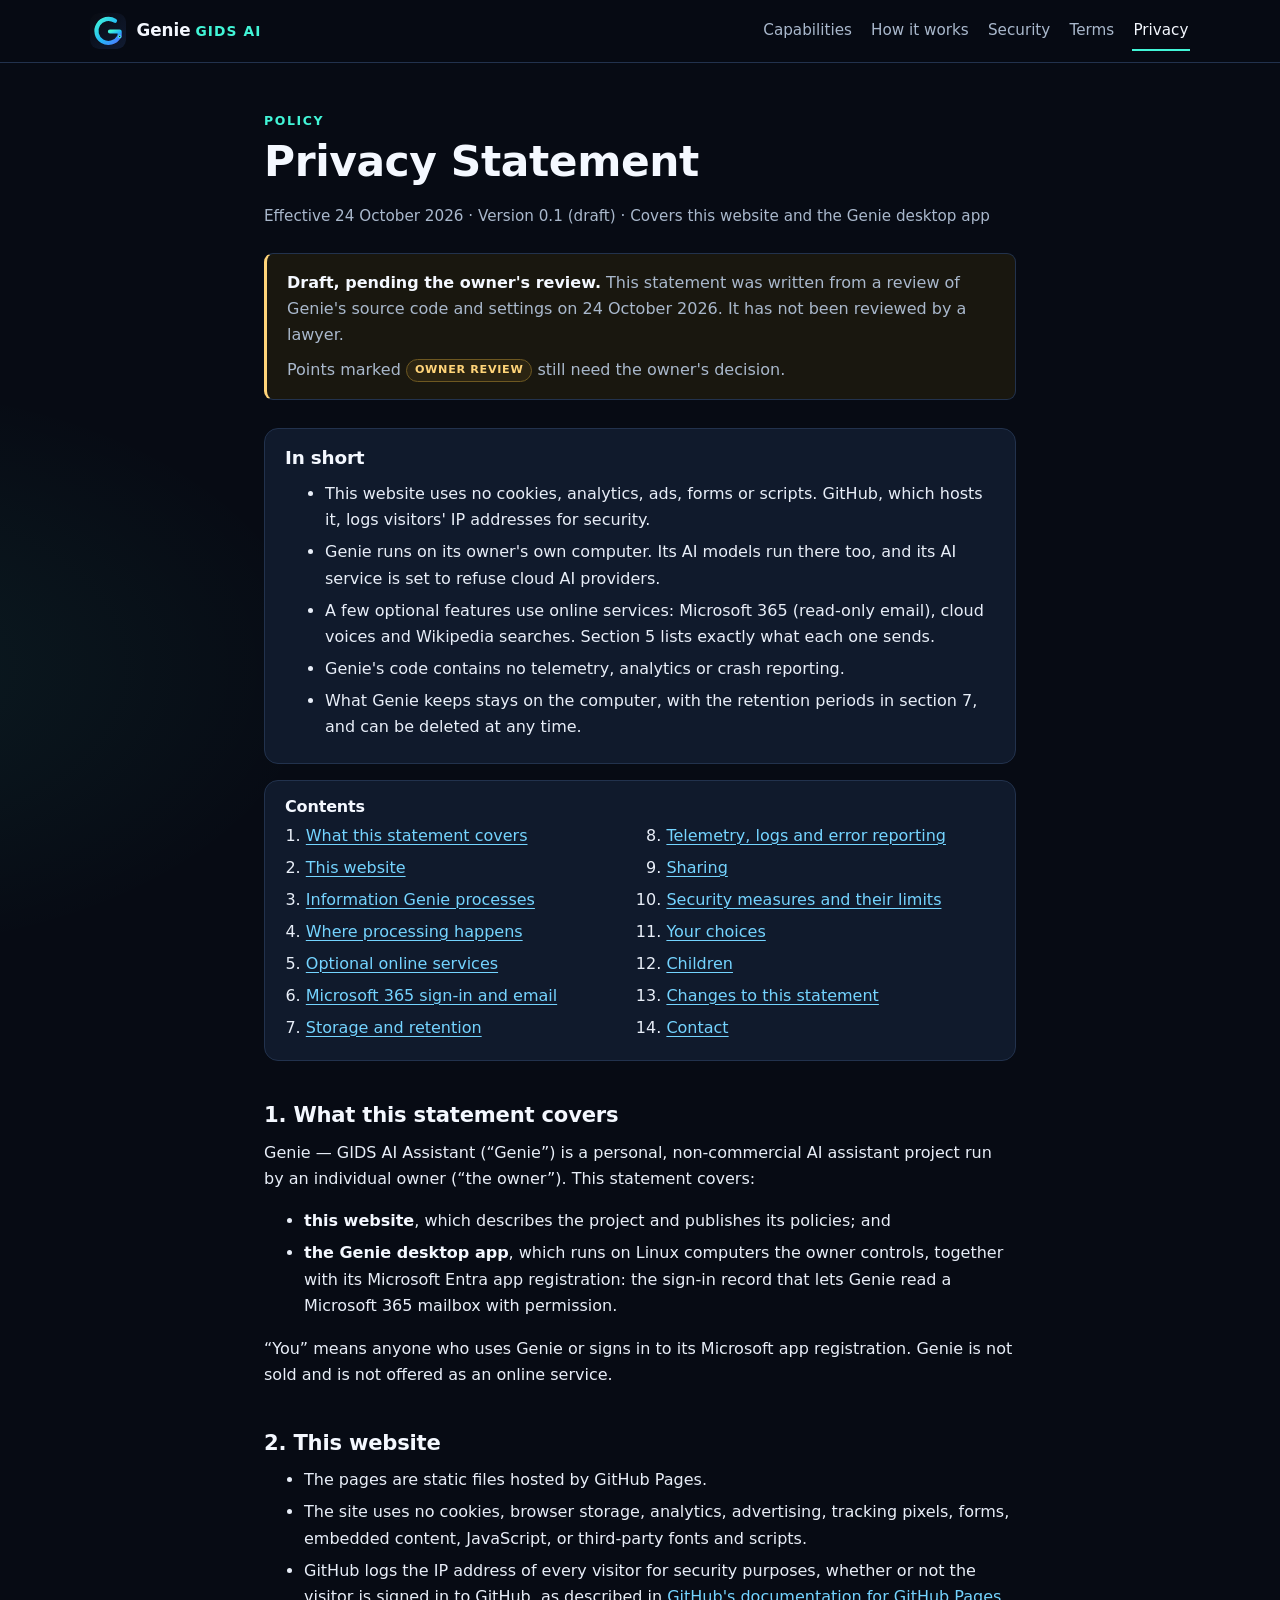
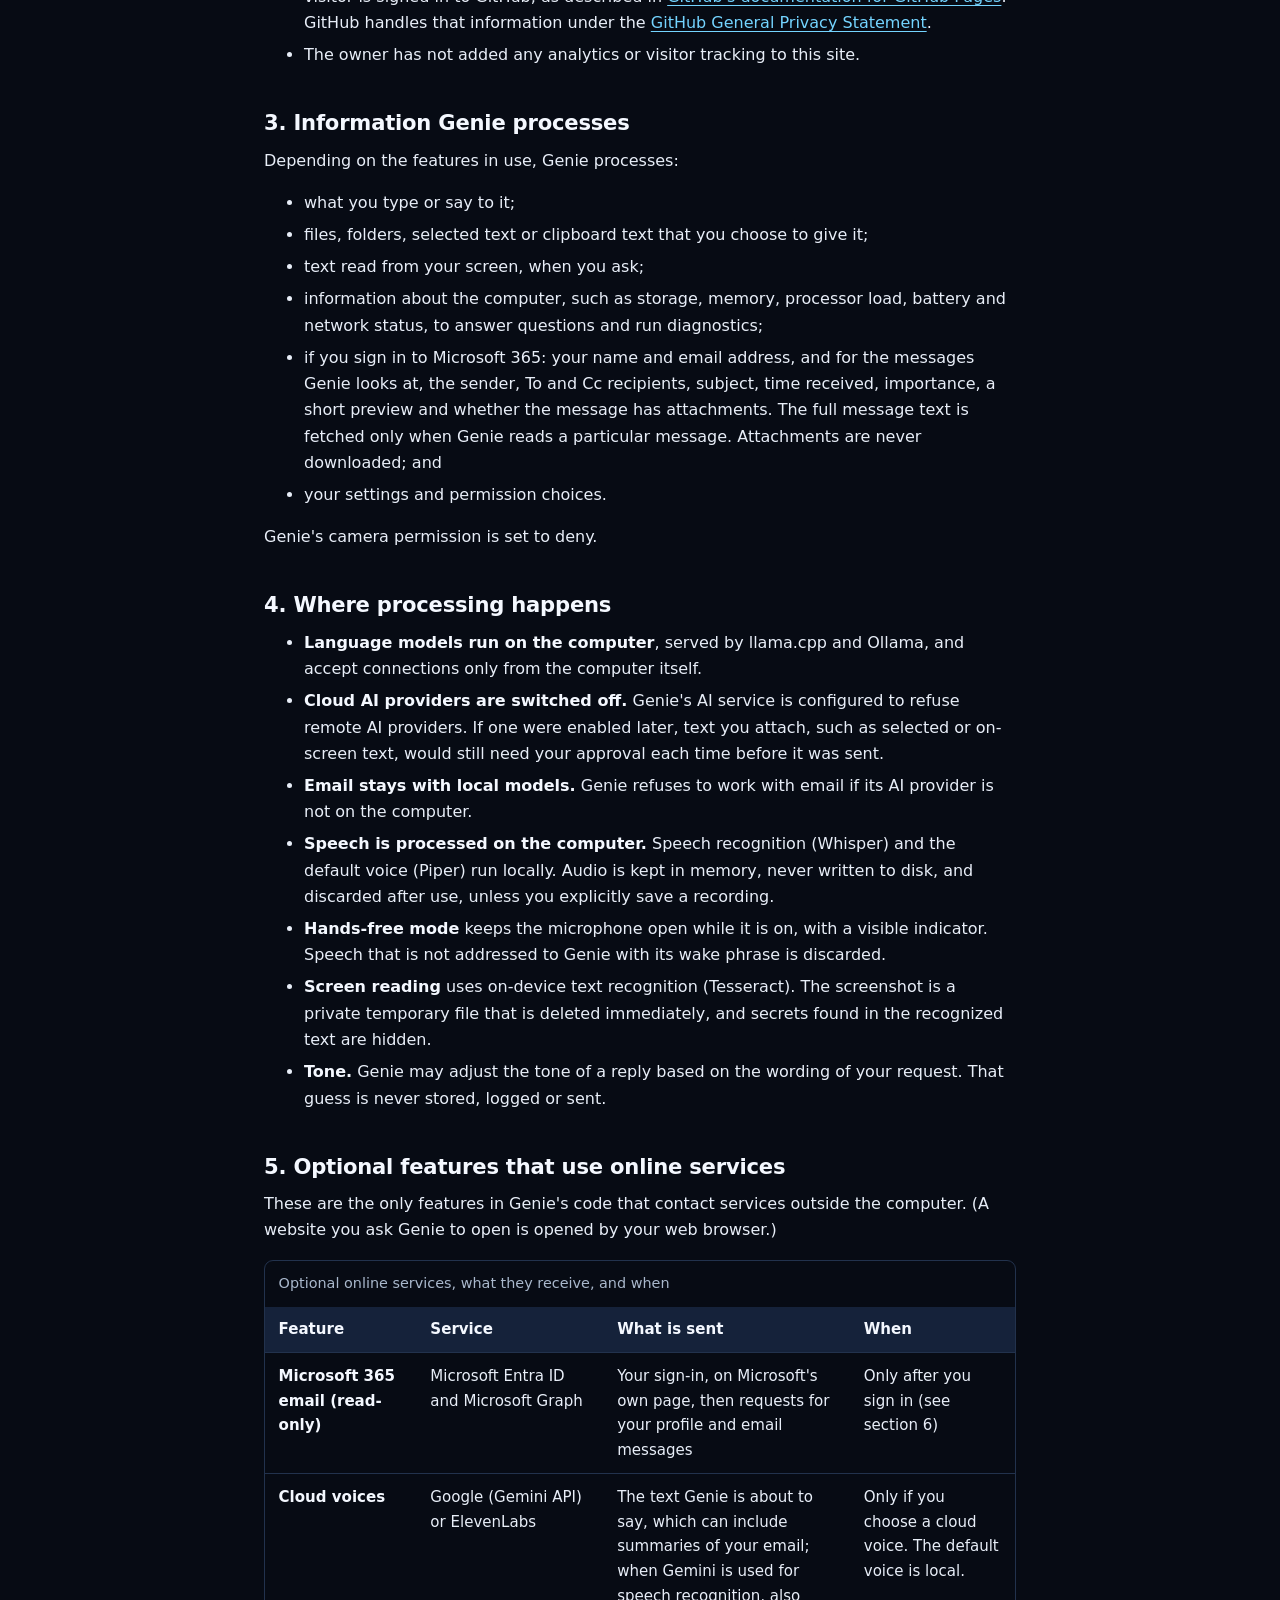
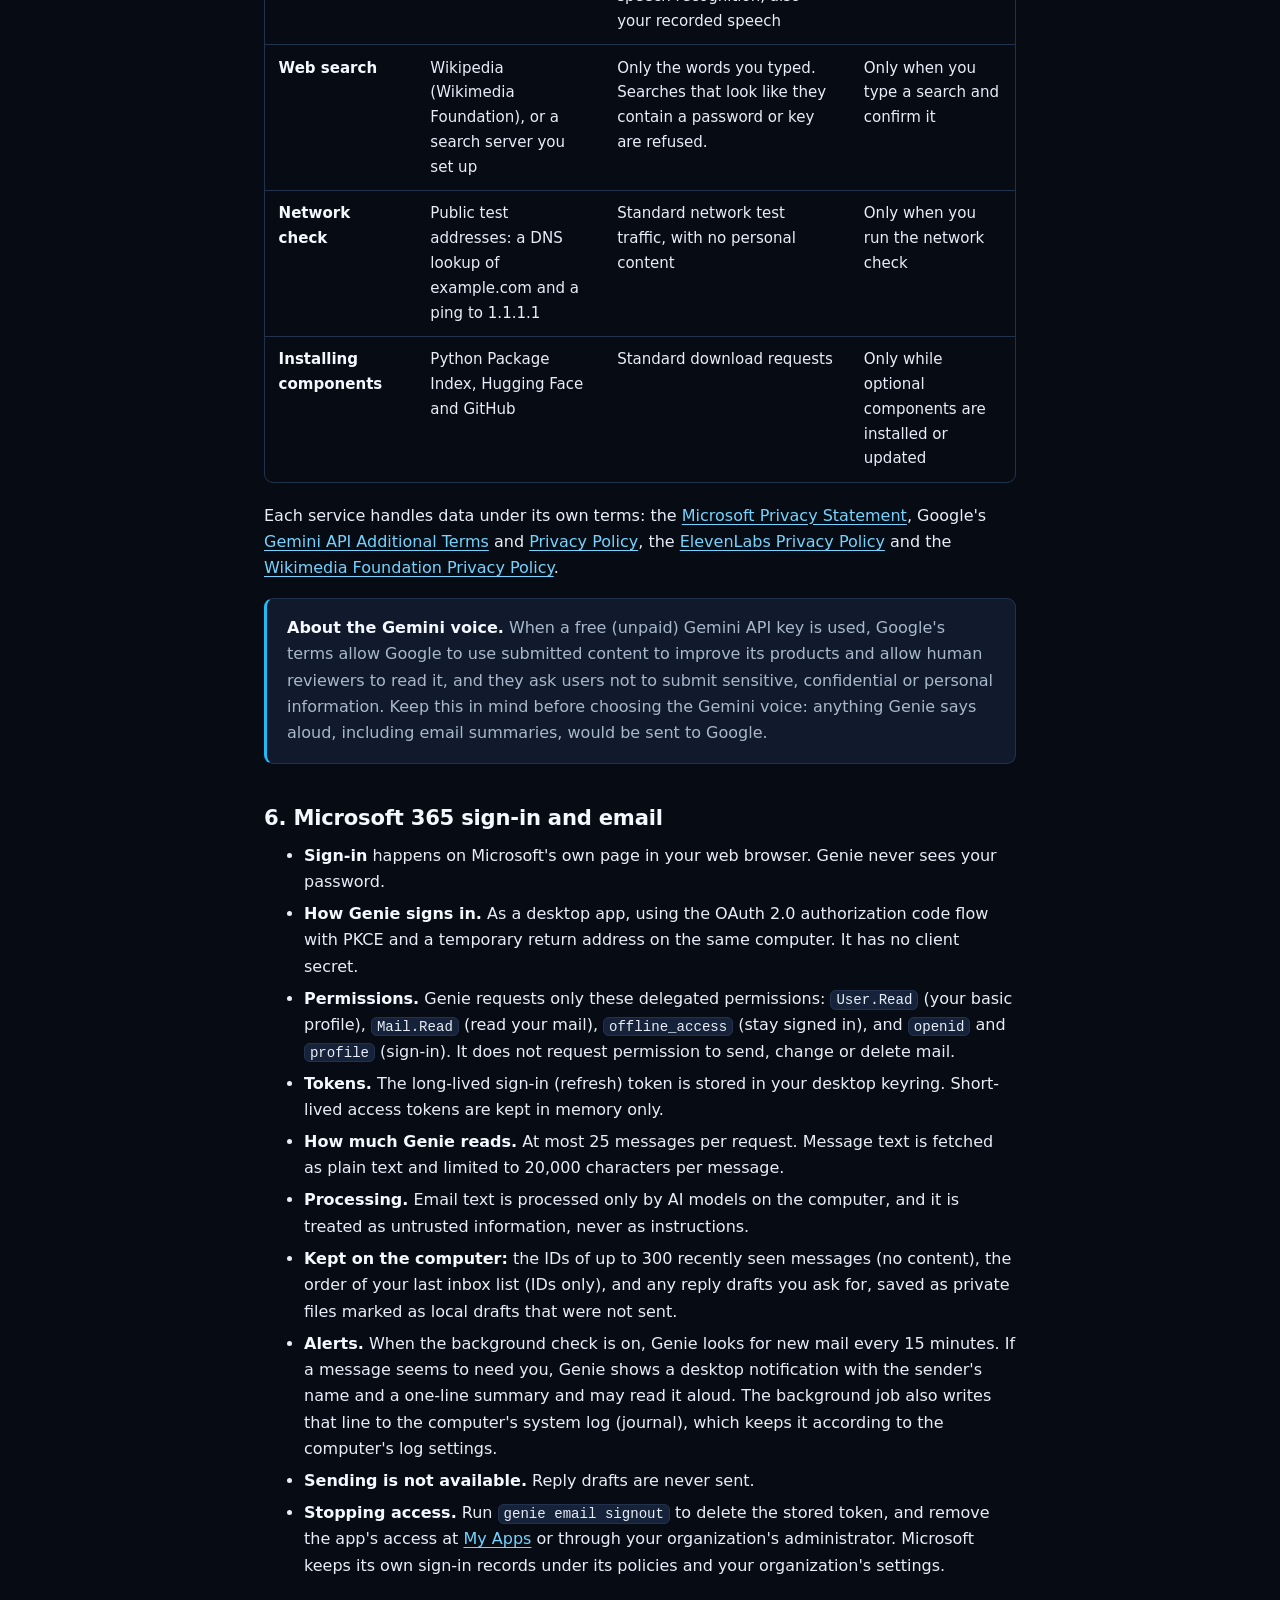
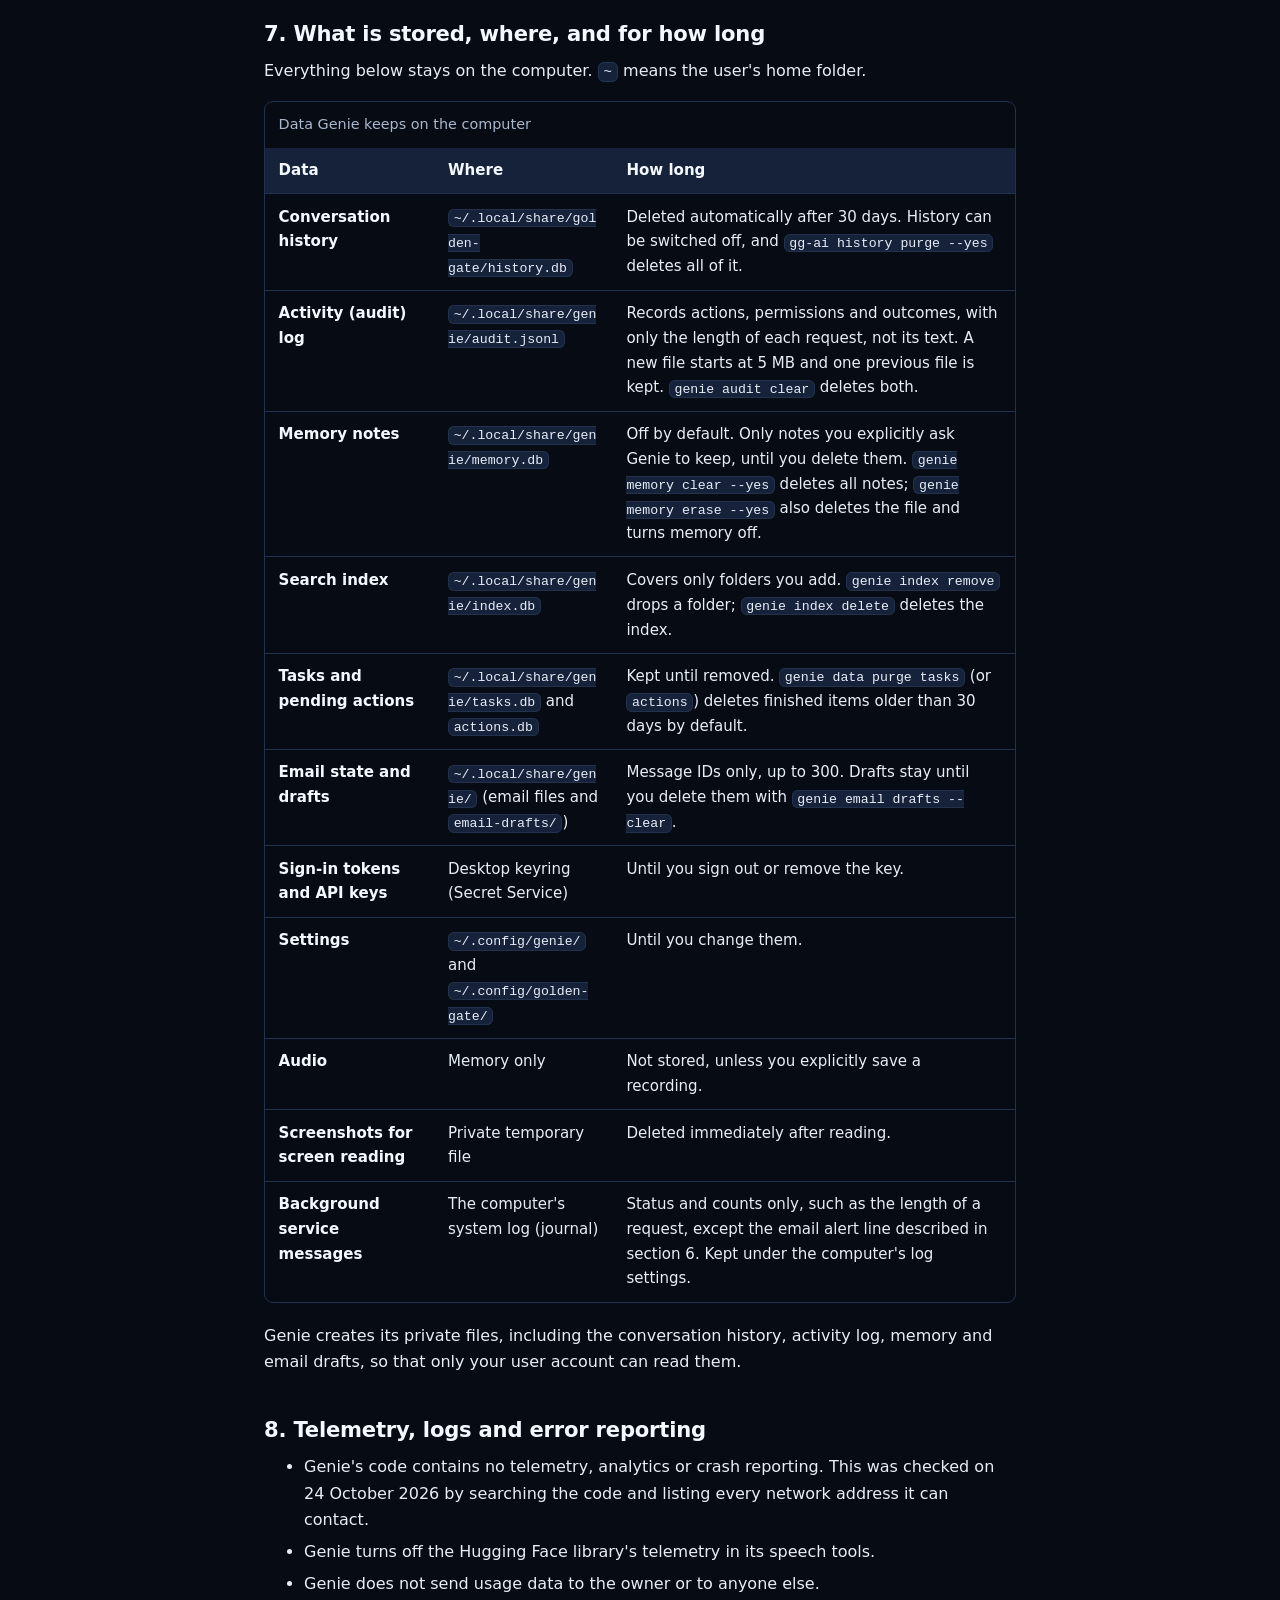
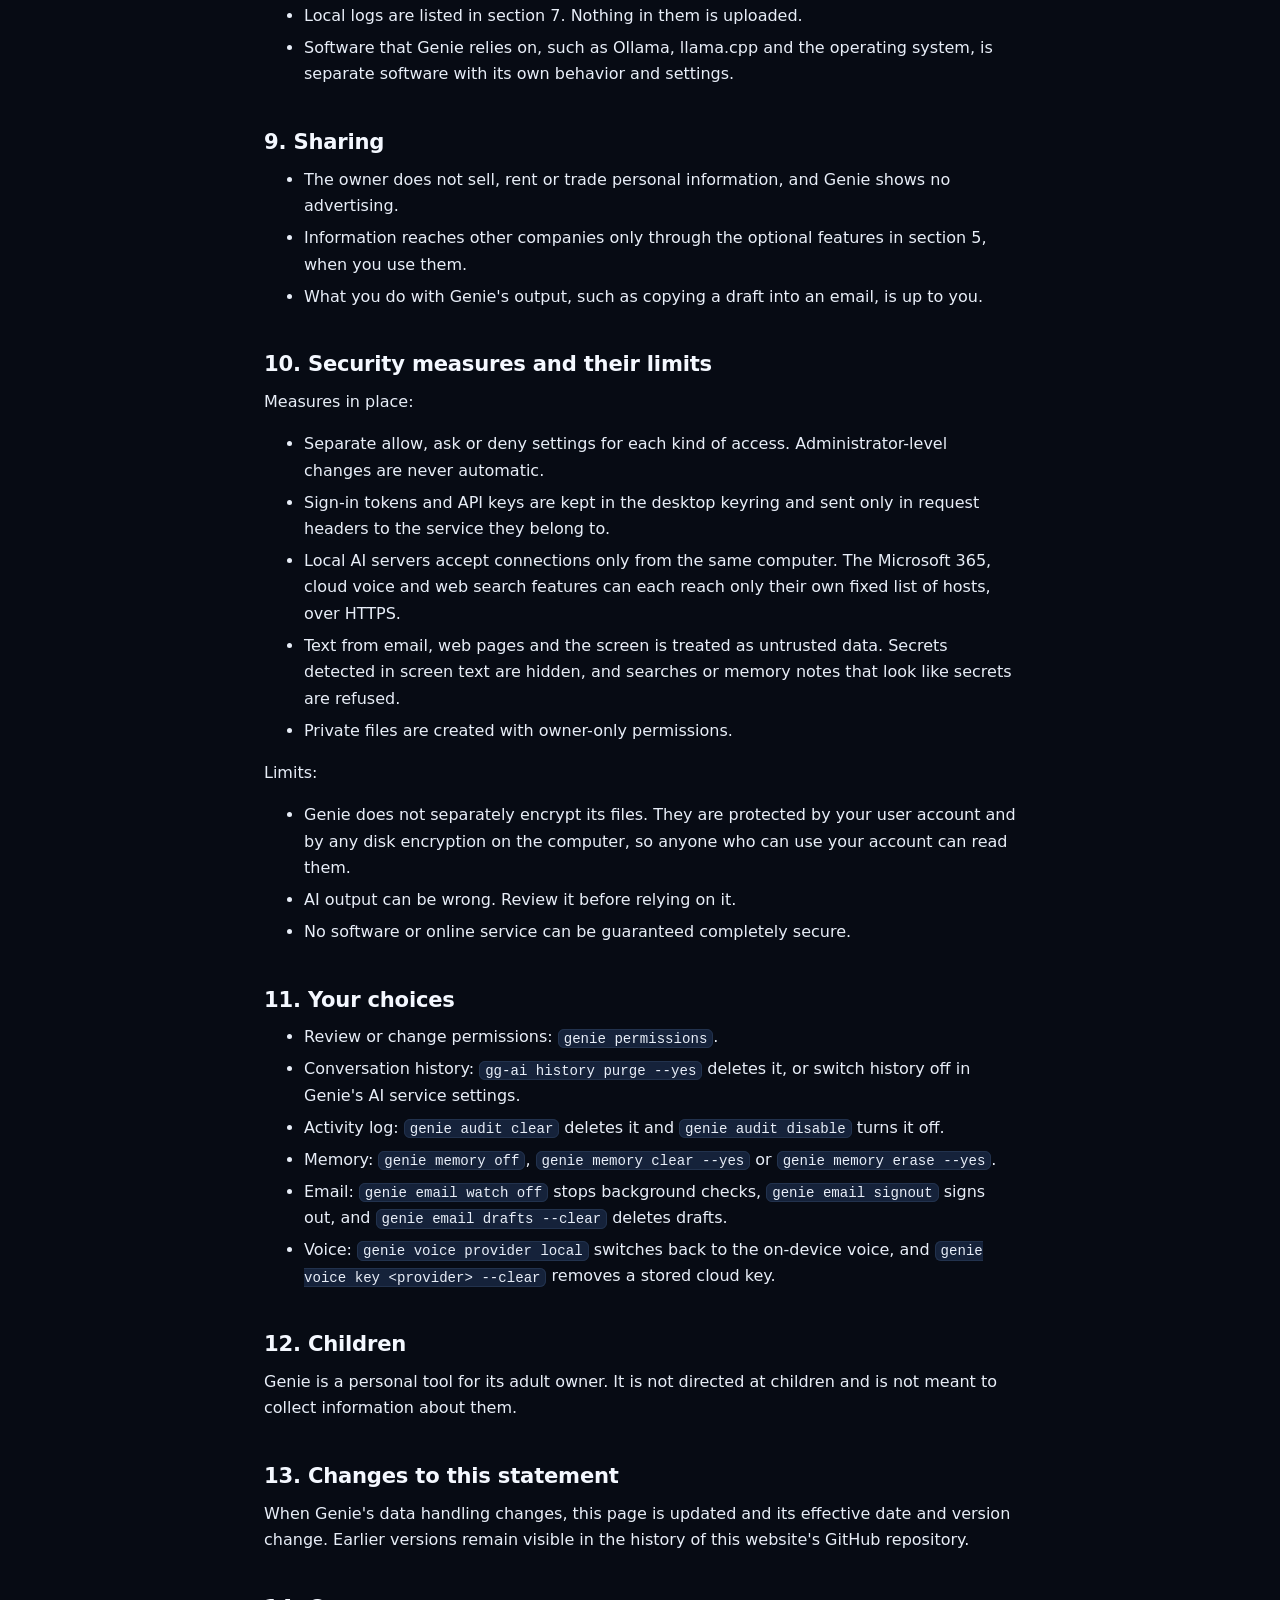
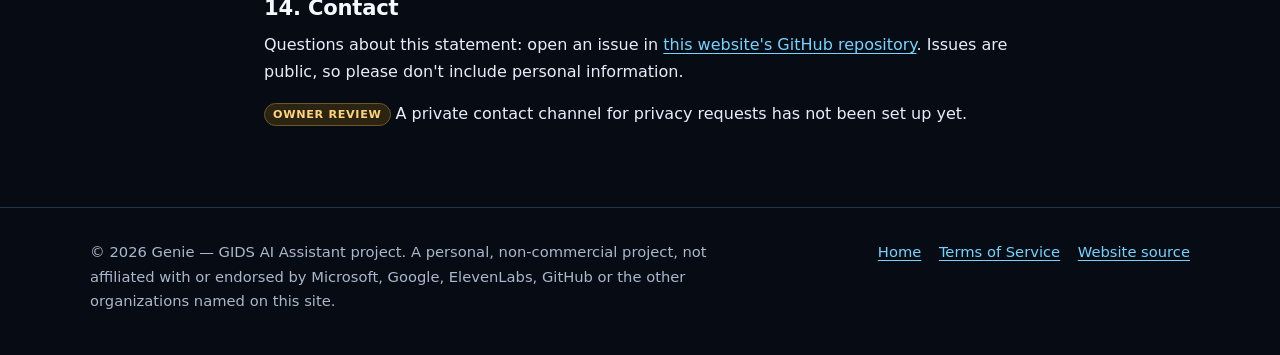
==== privacy-statement.html @ 643828d6 "Add the Genie — GIDS AI Assistant website Homepage, Terms of Service and Privacy Statement for the B" ====
<!doctype html>
<html lang="en">
<head>
<meta charset="utf-8">
<meta name="viewport" content="width=device-width, initial-scale=1">
<meta http-equiv="Content-Security-Policy" content="default-src 'none'; style-src 'self'; img-src 'self'; base-uri 'none'; form-action 'none'; upgrade-insecure-requests">
<meta name="referrer" content="no-referrer">
<title>Privacy Statement · Genie — GIDS AI Assistant</title>
<meta name="description" content="How Genie — GIDS AI Assistant and this website handle information: what is processed, what is stored and for how long, which online services are used, and how to delete data.">
<meta name="color-scheme" content="dark">
<meta name="theme-color" content="#070b14">
<link rel="icon" href="assets/favicon.svg" type="image/svg+xml">
<link rel="icon" href="assets/favicon-32.png" type="image/png" sizes="32x32">
<link rel="apple-touch-icon" href="assets/apple-touch-icon.png">
<link rel="stylesheet" href="assets/site.css">
</head>
<body>
<a class="skip-link" href="#main">Skip to content</a>

<header class="site-header">
  <div class="wrap">
    <a class="brand" href="./" aria-label="Genie — GIDS AI Assistant, home">
      <img src="assets/favicon.svg" width="36" height="36" alt="">
      <span>Genie<span class="brand-sub">GIDS AI</span></span>
    </a>
    <nav class="site-nav" aria-label="Main">
      <ul>
        <li><a href="./#capabilities">Capabilities</a></li>
        <li><a href="./#how-it-works">How it works</a></li>
        <li><a href="./#security">Security</a></li>
        <li><a href="terms-of-service.html">Terms</a></li>
        <li><a href="privacy-statement.html" aria-current="page">Privacy</a></li>
      </ul>
    </nav>
  </div>
</header>

<main id="main" class="wrap">
  <article class="doc">
    <p class="eyebrow">Policy</p>
    <h1>Privacy Statement</h1>
    <p class="doc-meta">Effective <time datetime="2026-10-24">24 October 2026</time> · Version 0.1 (draft) · Covers this website and the Genie desktop app</p>

    <div class="notice notice-draft" role="note">
      <p><strong>Draft, pending the owner's review.</strong> This statement was written from a review of Genie's source code and settings on 24 October 2026. It has not been reviewed by a lawyer.</p>
      <p>Points marked <span class="review-flag">Owner review</span> still need the owner's decision.</p>
    </div>

    <section class="summary" aria-labelledby="summary">
      <h2 id="summary">In short</h2>
      <ul>
        <li>This website uses no cookies, analytics, ads, forms or scripts. GitHub, which hosts it, logs visitors' IP addresses for security.</li>
        <li>Genie runs on its owner's own computer. Its AI models run there too, and its AI service is set to refuse cloud AI providers.</li>
        <li>A few optional features use online services: Microsoft 365 (read-only email), cloud voices and Wikipedia searches. Section 5 lists exactly what each one sends.</li>
        <li>Genie's code contains no telemetry, analytics or crash reporting.</li>
        <li>What Genie keeps stays on the computer, with the retention periods in section 7, and can be deleted at any time.</li>
      </ul>
    </section>

    <nav class="toc" aria-labelledby="toc-title">
      <h2 id="toc-title">Contents</h2>
      <ol>
        <li><a href="#scope">What this statement covers</a></li>
        <li><a href="#website">This website</a></li>
        <li><a href="#information">Information Genie processes</a></li>
        <li><a href="#local-processing">Where processing happens</a></li>
        <li><a href="#online-services">Optional online services</a></li>
        <li><a href="#microsoft">Microsoft 365 sign-in and email</a></li>
        <li><a href="#storage">Storage and retention</a></li>
        <li><a href="#telemetry">Telemetry, logs and error reporting</a></li>
        <li><a href="#sharing">Sharing</a></li>
        <li><a href="#security">Security measures and their limits</a></li>
        <li><a href="#choices">Your choices</a></li>
        <li><a href="#children">Children</a></li>
        <li><a href="#changes">Changes to this statement</a></li>
        <li><a href="#contact">Contact</a></li>
      </ol>
    </nav>

    <section aria-labelledby="scope">
      <h2 id="scope">1. What this statement covers</h2>
      <p>Genie — GIDS AI Assistant (“Genie”) is a personal, non-commercial AI assistant project run by an individual owner (“the owner”). This statement covers:</p>
      <ul>
        <li><strong>this website</strong>, which describes the project and publishes its policies; and</li>
        <li><strong>the Genie desktop app</strong>, which runs on Linux computers the owner controls, together with its Microsoft Entra app registration: the sign-in record that lets Genie read a Microsoft 365 mailbox with permission.</li>
      </ul>
      <p>“You” means anyone who uses Genie or signs in to its Microsoft app registration. Genie is not sold and is not offered as an online service.</p>
    </section>

    <section aria-labelledby="website">
      <h2 id="website">2. This website</h2>
      <ul>
        <li>The pages are static files hosted by GitHub Pages.</li>
        <li>The site uses no cookies, browser storage, analytics, advertising, tracking pixels, forms, embedded content, JavaScript, or third-party fonts and scripts.</li>
        <li>GitHub logs the IP address of every visitor for security purposes, whether or not the visitor is signed in to GitHub, as described in <a href="https://docs.github.com/en/pages/getting-started-with-github-pages/what-is-github-pages">GitHub's documentation for GitHub Pages</a>. GitHub handles that information under the <a href="https://docs.github.com/en/site-policy/privacy-policies/github-general-privacy-statement">GitHub General Privacy Statement</a>.</li>
        <li>The owner has not added any analytics or visitor tracking to this site.</li>
      </ul>
    </section>

    <section aria-labelledby="information">
      <h2 id="information">3. Information Genie processes</h2>
      <p>Depending on the features in use, Genie processes:</p>
      <ul>
        <li>what you type or say to it;</li>
        <li>files, folders, selected text or clipboard text that you choose to give it;</li>
        <li>text read from your screen, when you ask;</li>
        <li>information about the computer, such as storage, memory, processor load, battery and network status, to answer questions and run diagnostics;</li>
        <li>if you sign in to Microsoft 365: your name and email address, and for the messages Genie looks at, the sender, To and Cc recipients, subject, time received, importance, a short preview and whether the message has attachments. The full message text is fetched only when Genie reads a particular message. Attachments are never downloaded; and</li>
        <li>your settings and permission choices.</li>
      </ul>
      <p>Genie's camera permission is set to deny.</p>
    </section>

    <section aria-labelledby="local-processing">
      <h2 id="local-processing">4. Where processing happens</h2>
      <ul>
        <li><strong>Language models run on the computer</strong>, served by llama.cpp and Ollama, and accept connections only from the computer itself.</li>
        <li><strong>Cloud AI providers are switched off.</strong> Genie's AI service is configured to refuse remote AI providers. If one were enabled later, text you attach, such as selected or on-screen text, would still need your approval each time before it was sent.</li>
        <li><strong>Email stays with local models.</strong> Genie refuses to work with email if its AI provider is not on the computer.</li>
        <li><strong>Speech is processed on the computer.</strong> Speech recognition (Whisper) and the default voice (Piper) run locally. Audio is kept in memory, never written to disk, and discarded after use, unless you explicitly save a recording.</li>
        <li><strong>Hands-free mode</strong> keeps the microphone open while it is on, with a visible indicator. Speech that is not addressed to Genie with its wake phrase is discarded.</li>
        <li><strong>Screen reading</strong> uses on-device text recognition (Tesseract). The screenshot is a private temporary file that is deleted immediately, and secrets found in the recognized text are hidden.</li>
        <li><strong>Tone.</strong> Genie may adjust the tone of a reply based on the wording of your request. That guess is never stored, logged or sent.</li>
      </ul>
    </section>

    <section aria-labelledby="online-services">
      <h2 id="online-services">5. Optional features that use online services</h2>
      <p>These are the only features in Genie's code that contact services outside the computer. (A website you ask Genie to open is opened by your web browser.)</p>
      <div class="table-wrap">
        <table class="stack-table" role="table">
          <caption>Optional online services, what they receive, and when</caption>
          <thead role="rowgroup">
            <tr role="row"><th scope="col" role="columnheader">Feature</th><th scope="col" role="columnheader">Service</th><th scope="col" role="columnheader">What is sent</th><th scope="col" role="columnheader">When</th></tr>
          </thead>
          <tbody role="rowgroup">
            <tr role="row">
              <th scope="row" role="rowheader">Microsoft 365 email (read-only)</th>
              <td role="cell" data-label="Service">Microsoft Entra ID and Microsoft Graph</td>
              <td role="cell" data-label="What is sent">Your sign-in, on Microsoft's own page, then requests for your profile and email messages</td>
              <td role="cell" data-label="When">Only after you sign in (see section 6)</td>
            </tr>
            <tr role="row">
              <th scope="row" role="rowheader">Cloud voices</th>
              <td role="cell" data-label="Service">Google (Gemini API) or ElevenLabs</td>
              <td role="cell" data-label="What is sent">The text Genie is about to say, which can include summaries of your email; when Gemini is used for speech recognition, also your recorded speech</td>
              <td role="cell" data-label="When">Only if you choose a cloud voice. The default voice is local.</td>
            </tr>
            <tr role="row">
              <th scope="row" role="rowheader">Web search</th>
              <td role="cell" data-label="Service">Wikipedia (Wikimedia Foundation), or a search server you set up</td>
              <td role="cell" data-label="What is sent">Only the words you typed. Searches that look like they contain a password or key are refused.</td>
              <td role="cell" data-label="When">Only when you type a search and confirm it</td>
            </tr>
            <tr role="row">
              <th scope="row" role="rowheader">Network check</th>
              <td role="cell" data-label="Service">Public test addresses: a DNS lookup of example.com and a ping to 1.1.1.1</td>
              <td role="cell" data-label="What is sent">Standard network test traffic, with no personal content</td>
              <td role="cell" data-label="When">Only when you run the network check</td>
            </tr>
            <tr role="row">
              <th scope="row" role="rowheader">Installing components</th>
              <td role="cell" data-label="Service">Python Package Index, Hugging Face and GitHub</td>
              <td role="cell" data-label="What is sent">Standard download requests</td>
              <td role="cell" data-label="When">Only while optional components are installed or updated</td>
            </tr>
          </tbody>
        </table>
      </div>
      <p>Each service handles data under its own terms: the <a href="https://www.microsoft.com/en-us/privacy/privacystatement">Microsoft Privacy Statement</a>, Google's <a href="https://ai.google.dev/gemini-api/terms">Gemini API Additional Terms</a> and <a href="https://policies.google.com/privacy">Privacy Policy</a>, the <a href="https://elevenlabs.io/privacy-policy">ElevenLabs Privacy Policy</a> and the <a href="https://foundation.wikimedia.org/wiki/Policy:Privacy_policy">Wikimedia Foundation Privacy Policy</a>.</p>
      <p class="notice" role="note"><strong>About the Gemini voice.</strong> When a free (unpaid) Gemini API key is used, Google's terms allow Google to use submitted content to improve its products and allow human reviewers to read it, and they ask users not to submit sensitive, confidential or personal information. Keep this in mind before choosing the Gemini voice: anything Genie says aloud, including email summaries, would be sent to Google.</p>
    </section>

    <section aria-labelledby="microsoft">
      <h2 id="microsoft">6. Microsoft 365 sign-in and email</h2>
      <ul>
        <li><strong>Sign-in</strong> happens on Microsoft's own page in your web browser. Genie never sees your password.</li>
        <li><strong>How Genie signs in.</strong> As a desktop app, using the OAuth 2.0 authorization code flow with PKCE and a temporary return address on the same computer. It has no client secret.</li>
        <li><strong>Permissions.</strong> Genie requests only these delegated permissions: <code>User.Read</code> (your basic profile), <code>Mail.Read</code> (read your mail), <code>offline_access</code> (stay signed in), and <code>openid</code> and <code>profile</code> (sign-in). It does not request permission to send, change or delete mail.</li>
        <li><strong>Tokens.</strong> The long-lived sign-in (refresh) token is stored in your desktop keyring. Short-lived access tokens are kept in memory only.</li>
        <li><strong>How much Genie reads.</strong> At most 25 messages per request. Message text is fetched as plain text and limited to 20,000 characters per message.</li>
        <li><strong>Processing.</strong> Email text is processed only by AI models on the computer, and it is treated as untrusted information, never as instructions.</li>
        <li><strong>Kept on the computer:</strong> the IDs of up to 300 recently seen messages (no content), the order of your last inbox list (IDs only), and any reply drafts you ask for, saved as private files marked as local drafts that were not sent.</li>
        <li><strong>Alerts.</strong> When the background check is on, Genie looks for new mail every 15 minutes. If a message seems to need you, Genie shows a desktop notification with the sender's name and a one-line summary and may read it aloud. The background job also writes that line to the computer's system log (journal), which keeps it according to the computer's log settings.</li>
        <li><strong>Sending is not available.</strong> Reply drafts are never sent.</li>
        <li><strong>Stopping access.</strong> Run <code>genie email signout</code> to delete the stored token, and remove the app's access at <a href="https://myapps.microsoft.com">My Apps</a> or through your organization's administrator. Microsoft keeps its own sign-in records under its policies and your organization's settings.</li>
      </ul>
    </section>

    <section aria-labelledby="storage">
      <h2 id="storage">7. What is stored, where, and for how long</h2>
      <p>Everything below stays on the computer. <code>~</code> means the user's home folder.</p>
      <div class="table-wrap">
        <table class="stack-table" role="table">
          <caption>Data Genie keeps on the computer</caption>
          <thead role="rowgroup">
            <tr role="row"><th scope="col" role="columnheader">Data</th><th scope="col" role="columnheader">Where</th><th scope="col" role="columnheader">How long</th></tr>
          </thead>
          <tbody role="rowgroup">
            <tr role="row">
              <th scope="row" role="rowheader">Conversation history</th>
              <td role="cell" data-label="Where"><code>~/.local/share/golden-gate/history.db</code></td>
              <td role="cell" data-label="How long">Deleted automatically after 30 days. History can be switched off, and <code>gg-ai history purge --yes</code> deletes all of it.</td>
            </tr>
            <tr role="row">
              <th scope="row" role="rowheader">Activity (audit) log</th>
              <td role="cell" data-label="Where"><code>~/.local/share/genie/audit.jsonl</code></td>
              <td role="cell" data-label="How long">Records actions, permissions and outcomes, with only the length of each request, not its text. A new file starts at 5 MB and one previous file is kept. <code>genie audit clear</code> deletes both.</td>
            </tr>
            <tr role="row">
              <th scope="row" role="rowheader">Memory notes</th>
              <td role="cell" data-label="Where"><code>~/.local/share/genie/memory.db</code></td>
              <td role="cell" data-label="How long">Off by default. Only notes you explicitly ask Genie to keep, until you delete them. <code>genie memory clear --yes</code> deletes all notes; <code>genie memory erase --yes</code> also deletes the file and turns memory off.</td>
            </tr>
            <tr role="row">
              <th scope="row" role="rowheader">Search index</th>
              <td role="cell" data-label="Where"><code>~/.local/share/genie/index.db</code></td>
              <td role="cell" data-label="How long">Covers only folders you add. <code>genie index remove</code> drops a folder; <code>genie index delete</code> deletes the index.</td>
            </tr>
            <tr role="row">
              <th scope="row" role="rowheader">Tasks and pending actions</th>
              <td role="cell" data-label="Where"><code>~/.local/share/genie/tasks.db</code> and <code>actions.db</code></td>
              <td role="cell" data-label="How long">Kept until removed. <code>genie data purge tasks</code> (or <code>actions</code>) deletes finished items older than 30 days by default.</td>
            </tr>
            <tr role="row">
              <th scope="row" role="rowheader">Email state and drafts</th>
              <td role="cell" data-label="Where"><code>~/.local/share/genie/</code> (email files and <code>email-drafts/</code>)</td>
              <td role="cell" data-label="How long">Message IDs only, up to 300. Drafts stay until you delete them with <code>genie email drafts --clear</code>.</td>
            </tr>
            <tr role="row">
              <th scope="row" role="rowheader">Sign-in tokens and API keys</th>
              <td role="cell" data-label="Where">Desktop keyring (Secret Service)</td>
              <td role="cell" data-label="How long">Until you sign out or remove the key.</td>
            </tr>
            <tr role="row">
              <th scope="row" role="rowheader">Settings</th>
              <td role="cell" data-label="Where"><code>~/.config/genie/</code> and <code>~/.config/golden-gate/</code></td>
              <td role="cell" data-label="How long">Until you change them.</td>
            </tr>
            <tr role="row">
              <th scope="row" role="rowheader">Audio</th>
              <td role="cell" data-label="Where">Memory only</td>
              <td role="cell" data-label="How long">Not stored, unless you explicitly save a recording.</td>
            </tr>
            <tr role="row">
              <th scope="row" role="rowheader">Screenshots for screen reading</th>
              <td role="cell" data-label="Where">Private temporary file</td>
              <td role="cell" data-label="How long">Deleted immediately after reading.</td>
            </tr>
            <tr role="row">
              <th scope="row" role="rowheader">Background service messages</th>
              <td role="cell" data-label="Where">The computer's system log (journal)</td>
              <td role="cell" data-label="How long">Status and counts only, such as the length of a request, except the email alert line described in section 6. Kept under the computer's log settings.</td>
            </tr>
          </tbody>
        </table>
      </div>
      <p>Genie creates its private files, including the conversation history, activity log, memory and email drafts, so that only your user account can read them.</p>
    </section>

    <section aria-labelledby="telemetry">
      <h2 id="telemetry">8. Telemetry, logs and error reporting</h2>
      <ul>
        <li>Genie's code contains no telemetry, analytics or crash reporting. This was checked on 24 October 2026 by searching the code and listing every network address it can contact.</li>
        <li>Genie turns off the Hugging Face library's telemetry in its speech tools.</li>
        <li>Genie does not send usage data to the owner or to anyone else.</li>
        <li>Local logs are listed in section 7. Nothing in them is uploaded.</li>
        <li>Software that Genie relies on, such as Ollama, llama.cpp and the operating system, is separate software with its own behavior and settings.</li>
      </ul>
    </section>

    <section aria-labelledby="sharing">
      <h2 id="sharing">9. Sharing</h2>
      <ul>
        <li>The owner does not sell, rent or trade personal information, and Genie shows no advertising.</li>
        <li>Information reaches other companies only through the optional features in section 5, when you use them.</li>
        <li>What you do with Genie's output, such as copying a draft into an email, is up to you.</li>
      </ul>
    </section>

    <section aria-labelledby="security">
      <h2 id="security">10. Security measures and their limits</h2>
      <p>Measures in place:</p>
      <ul>
        <li>Separate allow, ask or deny settings for each kind of access. Administrator-level changes are never automatic.</li>
        <li>Sign-in tokens and API keys are kept in the desktop keyring and sent only in request headers to the service they belong to.</li>
        <li>Local AI servers accept connections only from the same computer. The Microsoft 365, cloud voice and web search features can each reach only their own fixed list of hosts, over HTTPS.</li>
        <li>Text from email, web pages and the screen is treated as untrusted data. Secrets detected in screen text are hidden, and searches or memory notes that look like secrets are refused.</li>
        <li>Private files are created with owner-only permissions.</li>
      </ul>
      <p>Limits:</p>
      <ul>
        <li>Genie does not separately encrypt its files. They are protected by your user account and by any disk encryption on the computer, so anyone who can use your account can read them.</li>
        <li>AI output can be wrong. Review it before relying on it.</li>
        <li>No software or online service can be guaranteed completely secure.</li>
      </ul>
    </section>

    <section aria-labelledby="choices">
      <h2 id="choices">11. Your choices</h2>
      <ul>
        <li>Review or change permissions: <code>genie permissions</code>.</li>
        <li>Conversation history: <code>gg-ai history purge --yes</code> deletes it, or switch history off in Genie's AI service settings.</li>
        <li>Activity log: <code>genie audit clear</code> deletes it and <code>genie audit disable</code> turns it off.</li>
        <li>Memory: <code>genie memory off</code>, <code>genie memory clear --yes</code> or <code>genie memory erase --yes</code>.</li>
        <li>Email: <code>genie email watch off</code> stops background checks, <code>genie email signout</code> signs out, and <code>genie email drafts --clear</code> deletes drafts.</li>
        <li>Voice: <code>genie voice provider local</code> switches back to the on-device voice, and <code>genie voice key &lt;provider&gt; --clear</code> removes a stored cloud key.</li>
      </ul>
    </section>

    <section aria-labelledby="children">
      <h2 id="children">12. Children</h2>
      <p>Genie is a personal tool for its adult owner. It is not directed at children and is not meant to collect information about them.</p>
    </section>

    <section aria-labelledby="changes">
      <h2 id="changes">13. Changes to this statement</h2>
      <p>When Genie's data handling changes, this page is updated and its effective date and version change. Earlier versions remain visible in the history of this website's GitHub repository.</p>
    </section>

    <section aria-labelledby="contact">
      <h2 id="contact">14. Contact</h2>
      <p>Questions about this statement: open an issue in <a href="https://github.com/gidabytes/genie-gids-ai-site/issues">this website's GitHub repository</a>. Issues are public, so please don't include personal information.</p>
      <p><span class="review-flag">Owner review</span> A private contact channel for privacy requests has not been set up yet.</p>
    </section>
  </article>
</main>

<footer class="site-footer">
  <div class="wrap">
    <p>© 2026 Genie — GIDS AI Assistant project. A personal, non-commercial project, not affiliated with or endorsed by Microsoft, Google, ElevenLabs, GitHub or the other organizations named on this site.</p>
    <nav aria-label="Footer">
      <ul>
        <li><a href="./">Home</a></li>
        <li><a href="terms-of-service.html">Terms of Service</a></li>
        <li><a href="https://github.com/gidabytes/genie-gids-ai-site">Website source</a></li>
      </ul>
    </nav>
  </div>
</footer>
</body>
</html>
---- assets/site.css ----
/* Genie — GIDS AI Assistant website.
   Plain CSS: no web fonts, no external files, no scripts. Colors come from the GIDS AI logo. */

:root {
  color-scheme: dark;
  --bg: #070b14;
  --bg-raised: #0b1322;
  --surface: #101a2c;
  --surface-2: #15223a;
  --border: #22324d;
  --border-strong: #2f4568;
  --text: #e8eef8;
  --text-muted: #a9b8cc;
  --heading: #f4f8ff;
  --accent: #42f5d7;
  --accent-2: #22b9f7;
  --accent-3: #4e7bff;
  --link: #74d4ff;
  --link-hover: #b2e9ff;
  --ok-bg: #0c2a29;
  --ok-text: #74f7e1;
  --ok-border: #1f5d58;
  --setup-bg: #2b2412;
  --setup-text: #ffd479;
  --setup-border: #6e5821;
  --plan-bg: #19203f;
  --plan-text: #bcc8ff;
  --plan-border: #3b4b88;
  --radius: 14px;
  --radius-sm: 9px;
  --max: 1100px;
  --prose: 47rem;
  --font: Inter, "Segoe UI", system-ui, -apple-system, "Noto Sans", Roboto, "Helvetica Neue", Arial, sans-serif;
  --mono: ui-monospace, "JetBrains Mono", "SFMono-Regular", Menlo, Consolas, "Liberation Mono", monospace;
}

*, *::before, *::after { box-sizing: border-box; }

html { -webkit-text-size-adjust: 100%; text-size-adjust: 100%; }

body {
  margin: 0;
  min-height: 100vh;
  background-color: var(--bg);
  background-image:
    radial-gradient(1100px 560px at 85% -12%, rgba(34, 185, 247, 0.13), transparent 62%),
    radial-gradient(800px 480px at -12% 8%, rgba(66, 245, 215, 0.07), transparent 60%);
  background-repeat: no-repeat;
  color: var(--text);
  font: 400 1rem/1.65 var(--font);
  overflow-wrap: break-word;
}

img { max-width: 100%; height: auto; }

h1, h2, h3 { color: var(--heading); line-height: 1.2; letter-spacing: -0.01em; }
h1 { font-size: clamp(2.1rem, 1.35rem + 2.9vw, 3.35rem); margin: 0.4rem 0 1rem; font-weight: 800; }
h2 { font-size: clamp(1.45rem, 1.2rem + 1vw, 1.95rem); margin: 0.35rem 0 0.75rem; font-weight: 750; }
h3 { font-size: 1.08rem; margin: 0.6rem 0 0.4rem; font-weight: 700; }

p, ul, ol { margin: 0 0 1rem; }

a { color: var(--link); text-decoration-thickness: 1px; text-underline-offset: 0.18em; }
a:hover { color: var(--link-hover); }

:focus-visible { outline: 3px solid var(--accent); outline-offset: 3px; border-radius: 6px; }

code {
  font-family: var(--mono);
  font-size: 0.88em;
  background: var(--surface-2);
  border: 1px solid var(--border);
  border-radius: 6px;
  padding: 0.05em 0.35em;
  overflow-wrap: anywhere;
}

strong { color: var(--heading); }

.wrap { width: min(100% - 2rem, var(--max)); margin-inline: auto; }

.visually-hidden {
  position: absolute !important; width: 1px; height: 1px; margin: -1px; padding: 0;
  overflow: hidden; clip: rect(0 0 0 0); white-space: nowrap; border: 0;
}

.skip-link {
  position: absolute; left: 1rem; top: -4rem; z-index: 100;
  background: var(--accent); color: #04121a; font-weight: 700;
  padding: 0.55rem 0.95rem; border-radius: 8px; text-decoration: none;
}
.skip-link:focus { top: 1rem; color: #04121a; }

/* Header */
.site-header {
  position: sticky; top: 0; z-index: 10;
  background: rgba(7, 11, 20, 0.92);
  border-bottom: 1px solid var(--border);
}
@supports (backdrop-filter: blur(8px)) {
  .site-header { background: rgba(7, 11, 20, 0.78); backdrop-filter: blur(10px); }
}
.site-header .wrap {
  display: flex; flex-wrap: wrap; align-items: center; justify-content: space-between;
  gap: 0.5rem 1.5rem; padding-block: 0.7rem;
}
.brand {
  display: inline-flex; align-items: center; gap: 0.65rem;
  color: var(--heading); text-decoration: none; font-weight: 750; font-size: 1.05rem;
}
.brand img { width: 36px; height: 36px; border-radius: 9px; }
.brand-sub { color: var(--accent); font-weight: 650; font-size: 0.82em; letter-spacing: 0.08em; margin-left: 0.3rem; }
.brand:hover { color: var(--heading); }

.site-nav ul { list-style: none; margin: 0; padding: 0; display: flex; flex-wrap: wrap; gap: 0.15rem 1rem; }
.site-nav a {
  display: inline-block; padding: 0.4rem 0.1rem;
  color: var(--text-muted); text-decoration: none; font-size: 0.95rem;
  border-bottom: 2px solid transparent;
}
.site-nav a:hover { color: var(--heading); }
.site-nav a[aria-current="page"] { color: var(--heading); border-bottom-color: var(--accent); }

@media (max-width: 640px) {
  .site-header { position: static; }
}

/* Hero */
.hero { padding-block: clamp(3rem, 2rem + 5vw, 6rem) clamp(2rem, 1.5rem + 3vw, 4rem); }
.hero .wrap { display: grid; grid-template-columns: minmax(0, 1.35fr) minmax(0, 1fr); gap: 3rem; align-items: center; }
.eyebrow {
  margin: 0; font-size: 0.78rem; font-weight: 700; letter-spacing: 0.13em; text-transform: uppercase;
  color: var(--accent);
}
.lead { font-size: clamp(1.06rem, 1rem + 0.35vw, 1.2rem); color: var(--text); max-width: 42rem; }
.hero-copy > p:not(.eyebrow):not(.lead):not(.hero-actions) { color: var(--text-muted); max-width: 42rem; }
.hero-actions { display: flex; flex-wrap: wrap; gap: 0.75rem; margin-top: 1.6rem; }
.hero-art img {
  display: block; width: 100%; max-width: 340px; margin-inline: auto;
  border-radius: 22%;
  box-shadow: 0 28px 80px -24px rgba(34, 185, 247, 0.42), 0 0 0 1px rgba(66, 245, 215, 0.08);
}
@media (max-width: 860px) {
  .hero .wrap { grid-template-columns: minmax(0, 1fr); gap: 2rem; }
  .hero-art { order: -1; }
  .hero-art img { max-width: 200px; margin-inline: 0; }
}

/* Buttons */
.btn {
  display: inline-flex; align-items: center; justify-content: center;
  min-height: 44px; padding: 0.65rem 1.2rem; border-radius: 999px;
  font-weight: 650; text-decoration: none; border: 1px solid transparent;
}
.btn-primary {
  color: #04121a;
  background: linear-gradient(135deg, var(--accent) 0%, var(--accent-2) 62%, #5a8bff 100%);
}
.btn-primary:hover { color: #04121a; filter: brightness(1.08); }
.btn-secondary { color: var(--heading); border-color: var(--border-strong); background: rgba(16, 26, 44, 0.6); }
.btn-secondary:hover { color: var(--heading); border-color: var(--accent-2); }

@media (prefers-reduced-motion: no-preference) {
  .btn, .site-nav a, .card { transition: border-color 0.15s ease, color 0.15s ease, filter 0.15s ease; }
}

/* Notices */
.notice {
  margin: 0; padding: 1rem 1.25rem;
  background: var(--surface); border: 1px solid var(--border); border-left: 3px solid var(--accent-2);
  border-radius: var(--radius-sm); color: var(--text-muted);
}
.notice strong { color: var(--heading); }
.notice-draft { border-left-color: var(--setup-text); background: #19170f; }
.notice-draft p { margin: 0 0 0.5rem; }
.notice-draft p:last-child { margin: 0; }

/* Sections */
.section { padding-block: clamp(2.75rem, 2rem + 3.5vw, 4.75rem); }
.section + .section { border-top: 1px solid rgba(34, 50, 77, 0.65); }
.section-head { max-width: 47rem; margin-bottom: 2rem; }
.section-head p:not(.eyebrow) { color: var(--text-muted); }
.more { margin-top: 1.6rem; color: var(--text-muted); }

/* Cards */
.cards {
  list-style: none; margin: 0; padding: 0;
  display: grid; gap: 1rem;
  grid-template-columns: repeat(auto-fill, minmax(min(100%, 290px), 1fr));
}
.card {
  position: relative;
  background: linear-gradient(180deg, var(--surface) 0%, var(--bg-raised) 100%);
  border: 1px solid var(--border); border-radius: var(--radius);
  padding: 1.2rem 1.25rem 1.15rem;
}
.card:hover { border-color: var(--border-strong); }
.card p { margin: 0; color: var(--text-muted); font-size: 0.97rem; }
.cards-plain .card::before {
  content: ""; position: absolute; left: 1.25rem; right: 1.25rem; top: -1px; height: 2px;
  background: linear-gradient(90deg, var(--accent), var(--accent-3)); border-radius: 2px; opacity: 0.75;
}
.cards-plain .card h3 { margin-top: 0.2rem; }

.status {
  display: inline-block; font-size: 0.72rem; font-weight: 750; letter-spacing: 0.08em; text-transform: uppercase;
  padding: 0.16rem 0.55rem; border-radius: 999px; border: 1px solid;
}
.status-available { color: var(--ok-text); background: var(--ok-bg); border-color: var(--ok-border); }
.status-setup { color: var(--setup-text); background: var(--setup-bg); border-color: var(--setup-border); }
.status-planned { color: var(--plan-text); background: var(--plan-bg); border-color: var(--plan-border); }

/* How it works */
.flow {
  list-style: none; margin: 0; padding: 0;
  display: grid; gap: 2.25rem; grid-template-columns: repeat(3, minmax(0, 1fr));
}
.flow-step {
  position: relative; display: flex; flex-direction: column; gap: 0.3rem;
  background: var(--surface); border: 1px solid var(--border); border-radius: var(--radius);
  padding: 1.15rem 1.2rem;
}
.flow-step strong { font-size: 1.05rem; }
.flow-step .flow-text { color: var(--text-muted); font-size: 0.95rem; }
.flow-kicker { font-size: 0.74rem; font-weight: 750; letter-spacing: 0.1em; text-transform: uppercase; color: var(--accent); }
.flow-step + .flow-step::before {
  content: ""; position: absolute; top: 50%; left: -1.6rem; width: 0.8rem; height: 0.8rem;
  border-top: 2px solid var(--accent-2); border-right: 2px solid var(--accent-2);
  transform: translateY(-50%) rotate(45deg);
}
@media (max-width: 760px) {
  .flow { grid-template-columns: minmax(0, 1fr); gap: 1.9rem; }
  .flow-step + .flow-step::before { top: -1.4rem; left: 50%; transform: translateX(-50%) rotate(135deg); }
}
.optional-services {
  margin-top: 1.5rem; padding: 1.1rem 1.25rem;
  border: 1px dashed var(--border-strong); border-radius: var(--radius);
  background: rgba(16, 26, 44, 0.5);
}
.optional-services h3 { margin-top: 0; }
.optional-services ul { margin: 0; padding-left: 1.2rem; color: var(--text-muted); }
.optional-services li + li { margin-top: 0.3rem; }
.fine { margin-top: 1.25rem; color: var(--text-muted); font-size: 0.93rem; }

.link-list { margin: 0; padding-left: 1.2rem; color: var(--text-muted); }
.link-list li + li { margin-top: 0.55rem; }

/* Policy documents */
.doc { max-width: var(--prose); margin-inline: auto; padding-block: clamp(2rem, 1.5rem + 2vw, 3rem) 4rem; }
.doc h1 { font-size: clamp(1.9rem, 1.45rem + 1.7vw, 2.65rem); margin-top: 0.3rem; }
.doc h2 { margin-top: 2.6rem; font-size: 1.32rem; scroll-margin-top: 5rem; }
.doc h3 { margin-top: 1.6rem; }
.doc li + li { margin-top: 0.35rem; }
.doc-meta { color: var(--text-muted); font-size: 0.95rem; margin-bottom: 1.5rem; }
.doc .notice { margin-bottom: 1.75rem; }
.toc {
  background: var(--surface); border: 1px solid var(--border); border-radius: var(--radius);
  padding: 1rem 1.25rem 0.6rem; margin-bottom: 1rem;
}
.toc h2 { margin: 0 0 0.4rem; font-size: 1rem; }
.toc ol { margin: 0 0 0.4rem; padding-left: 1.3rem; columns: 2 15rem; column-gap: 2rem; }
.toc li { break-inside: avoid; }
.summary { background: var(--surface); border: 1px solid var(--border); border-radius: var(--radius); padding: 1.1rem 1.25rem 0.4rem; margin-bottom: 1rem; }
.summary h2 { margin-top: 0; font-size: 1.15rem; }
.review-flag {
  display: inline-block; font-size: 0.7rem; font-weight: 750; letter-spacing: 0.06em; text-transform: uppercase;
  color: var(--setup-text); background: var(--setup-bg); border: 1px solid var(--setup-border);
  border-radius: 999px; padding: 0.08rem 0.5rem; vertical-align: 0.12em;
}

.table-wrap { overflow-x: auto; margin: 1rem 0 1.25rem; border: 1px solid var(--border); border-radius: var(--radius-sm); }
table { width: 100%; border-collapse: collapse; font-size: 0.94rem; }
caption { text-align: left; padding: 0.7rem 0.85rem; color: var(--text-muted); font-size: 0.9rem; caption-side: top; }
th, td { text-align: left; vertical-align: top; padding: 0.65rem 0.85rem; border-top: 1px solid var(--border); }
thead th { background: var(--surface-2); color: var(--heading); font-weight: 650; border-top: 0; }
tbody th { color: var(--heading); font-weight: 650; }
@media (max-width: 640px) {
  table { font-size: 0.9rem; }
  th, td { padding: 0.55rem 0.6rem; min-width: 8.5rem; }
  /* Narrow screens: each row becomes a labeled card (roles in the HTML keep the table semantics). */
  .stack-table thead { position: absolute; width: 1px; height: 1px; overflow: hidden; clip: rect(0 0 0 0); white-space: nowrap; }
  .stack-table, .stack-table caption, .stack-table tbody, .stack-table tr, .stack-table th, .stack-table td { display: block; width: 100%; min-width: 0; }
  .stack-table caption { border-bottom: 1px solid var(--border); }
  .stack-table tr { padding: 0.75rem 0.85rem; border-top: 1px solid var(--border); }
  .stack-table tbody tr:first-child { border-top: 0; }
  .stack-table th, .stack-table td { padding: 0.12rem 0; border-top: 0; }
  .stack-table tbody th { font-size: 0.98rem; margin-bottom: 0.2rem; }
  .stack-table td::before { content: attr(data-label) ": "; color: var(--heading); font-weight: 650; }
}

/* Footer */
.site-footer { border-top: 1px solid var(--border); padding-block: 2rem 2.6rem; color: var(--text-muted); font-size: 0.92rem; }
.site-footer .wrap { display: flex; flex-wrap: wrap; justify-content: space-between; gap: 1rem 2rem; }
.site-footer p { margin: 0; max-width: 40rem; }
.site-footer ul { list-style: none; margin: 0; padding: 0; display: flex; flex-wrap: wrap; gap: 0.4rem 1.1rem; }

/* Print: policies print cleanly in black on white */
@media print {
  :root { --text: #000; --text-muted: #222; --heading: #000; --link: #000; --border: #999; --surface: #fff; --surface-2: #eee; }
  body { background: #fff; color: #000; }
  .site-header, .skip-link, .hero-actions, .site-footer nav { display: none; }
  .doc { max-width: none; padding: 0; }
  .notice, .notice-draft, .summary, .toc { background: #fff; border-color: #999; color: #000; }
  a { color: #000; }
}
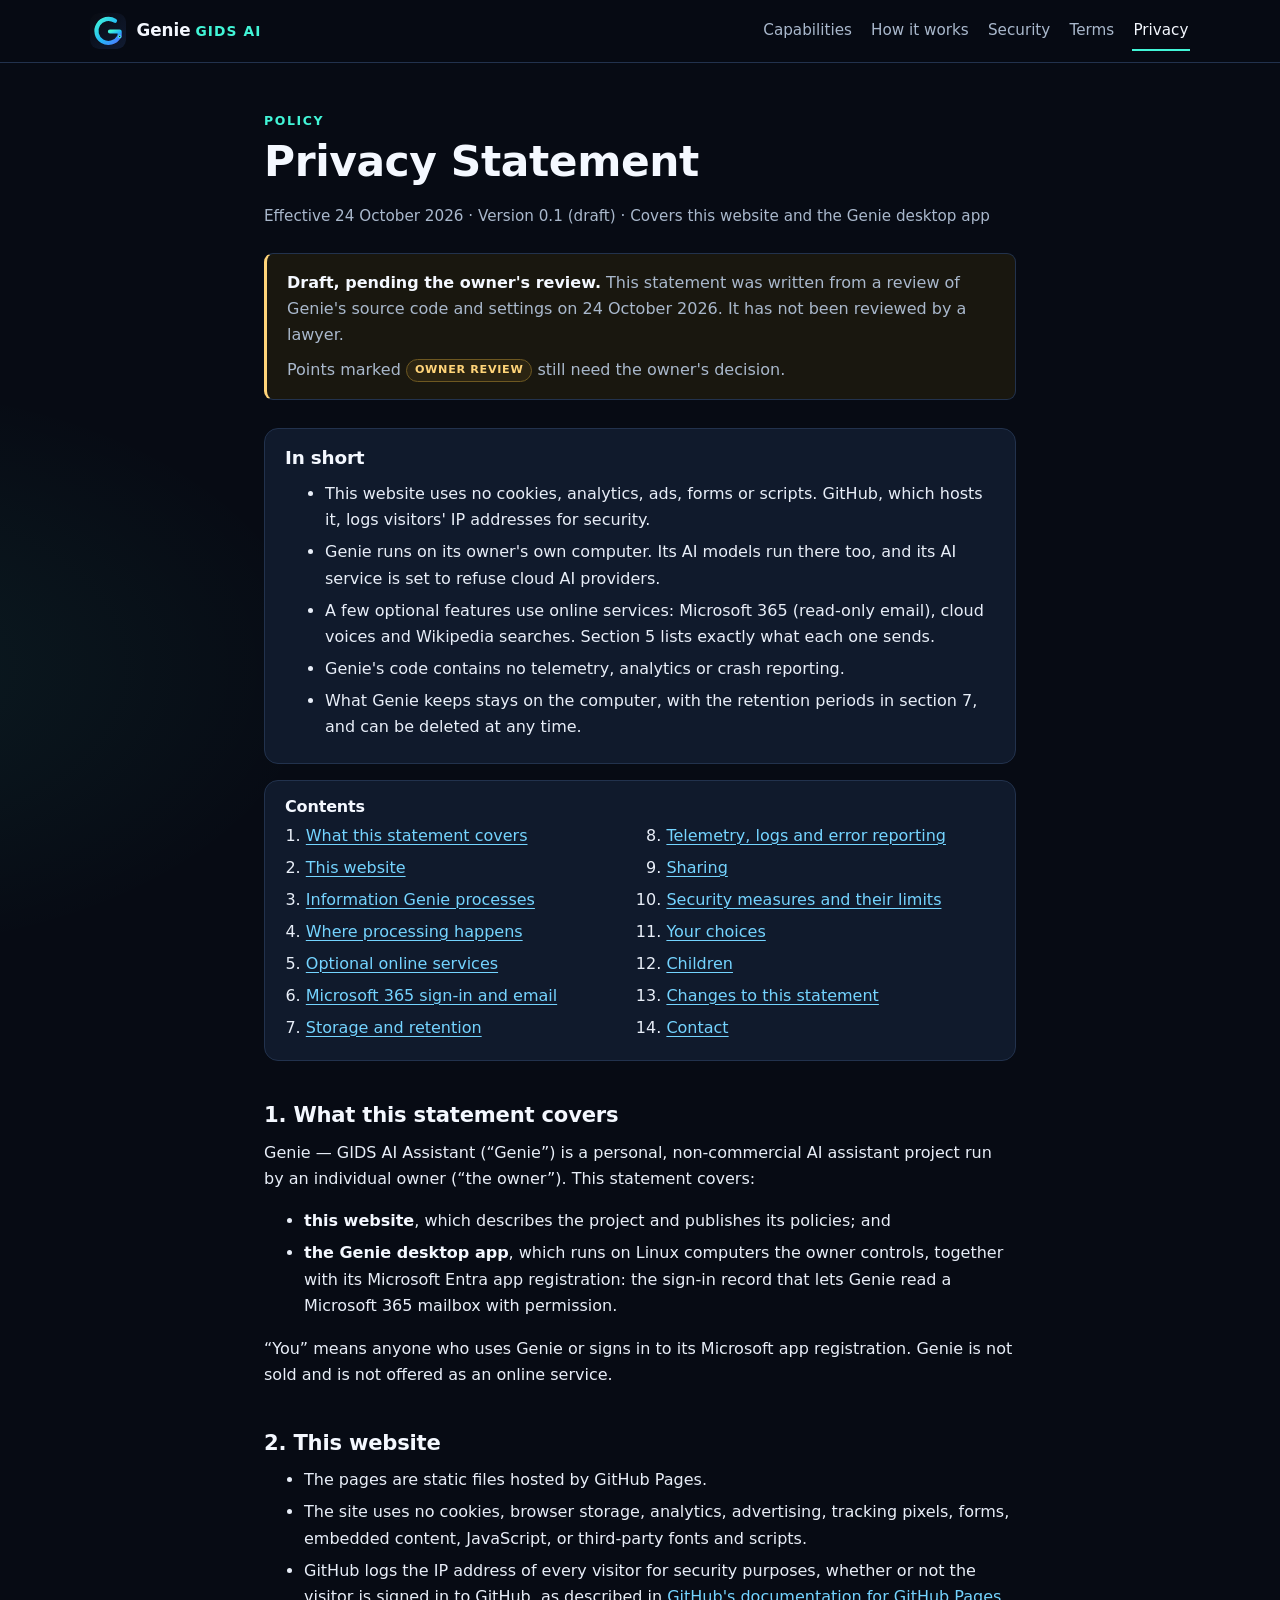
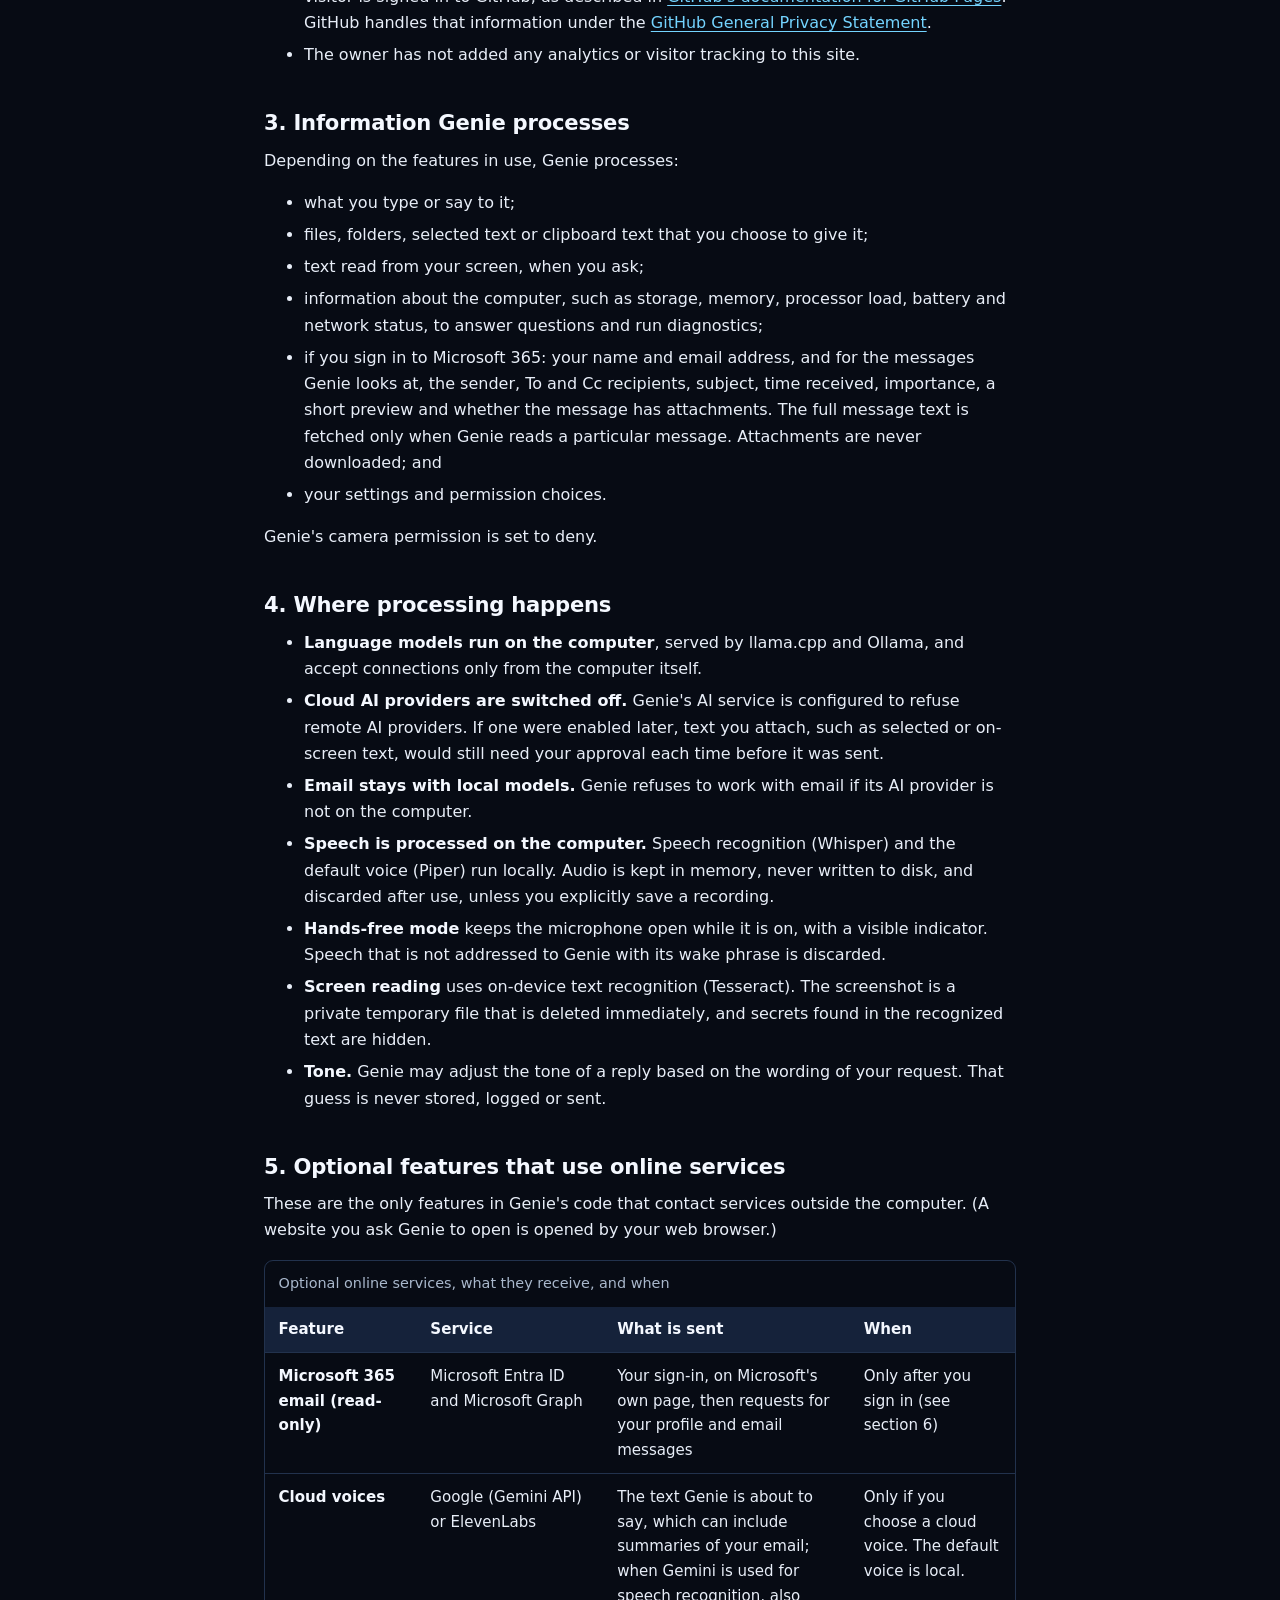
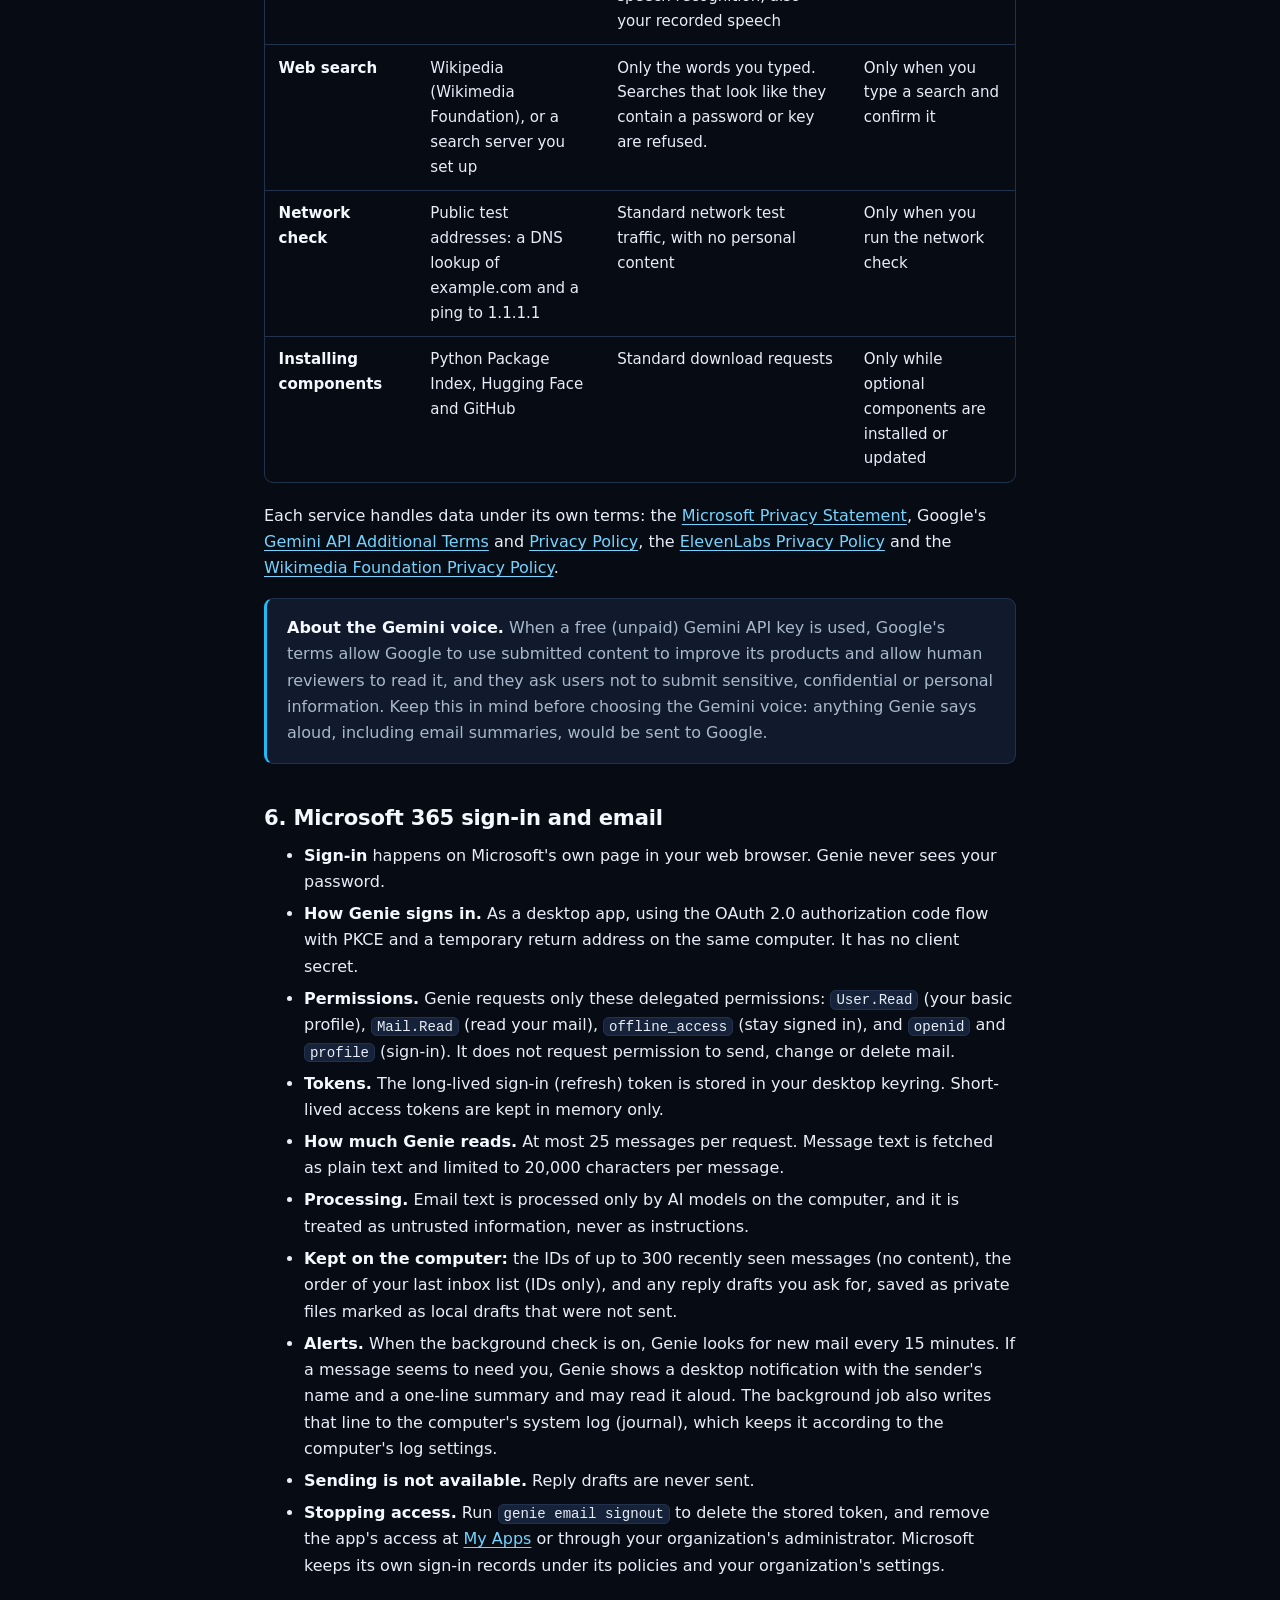
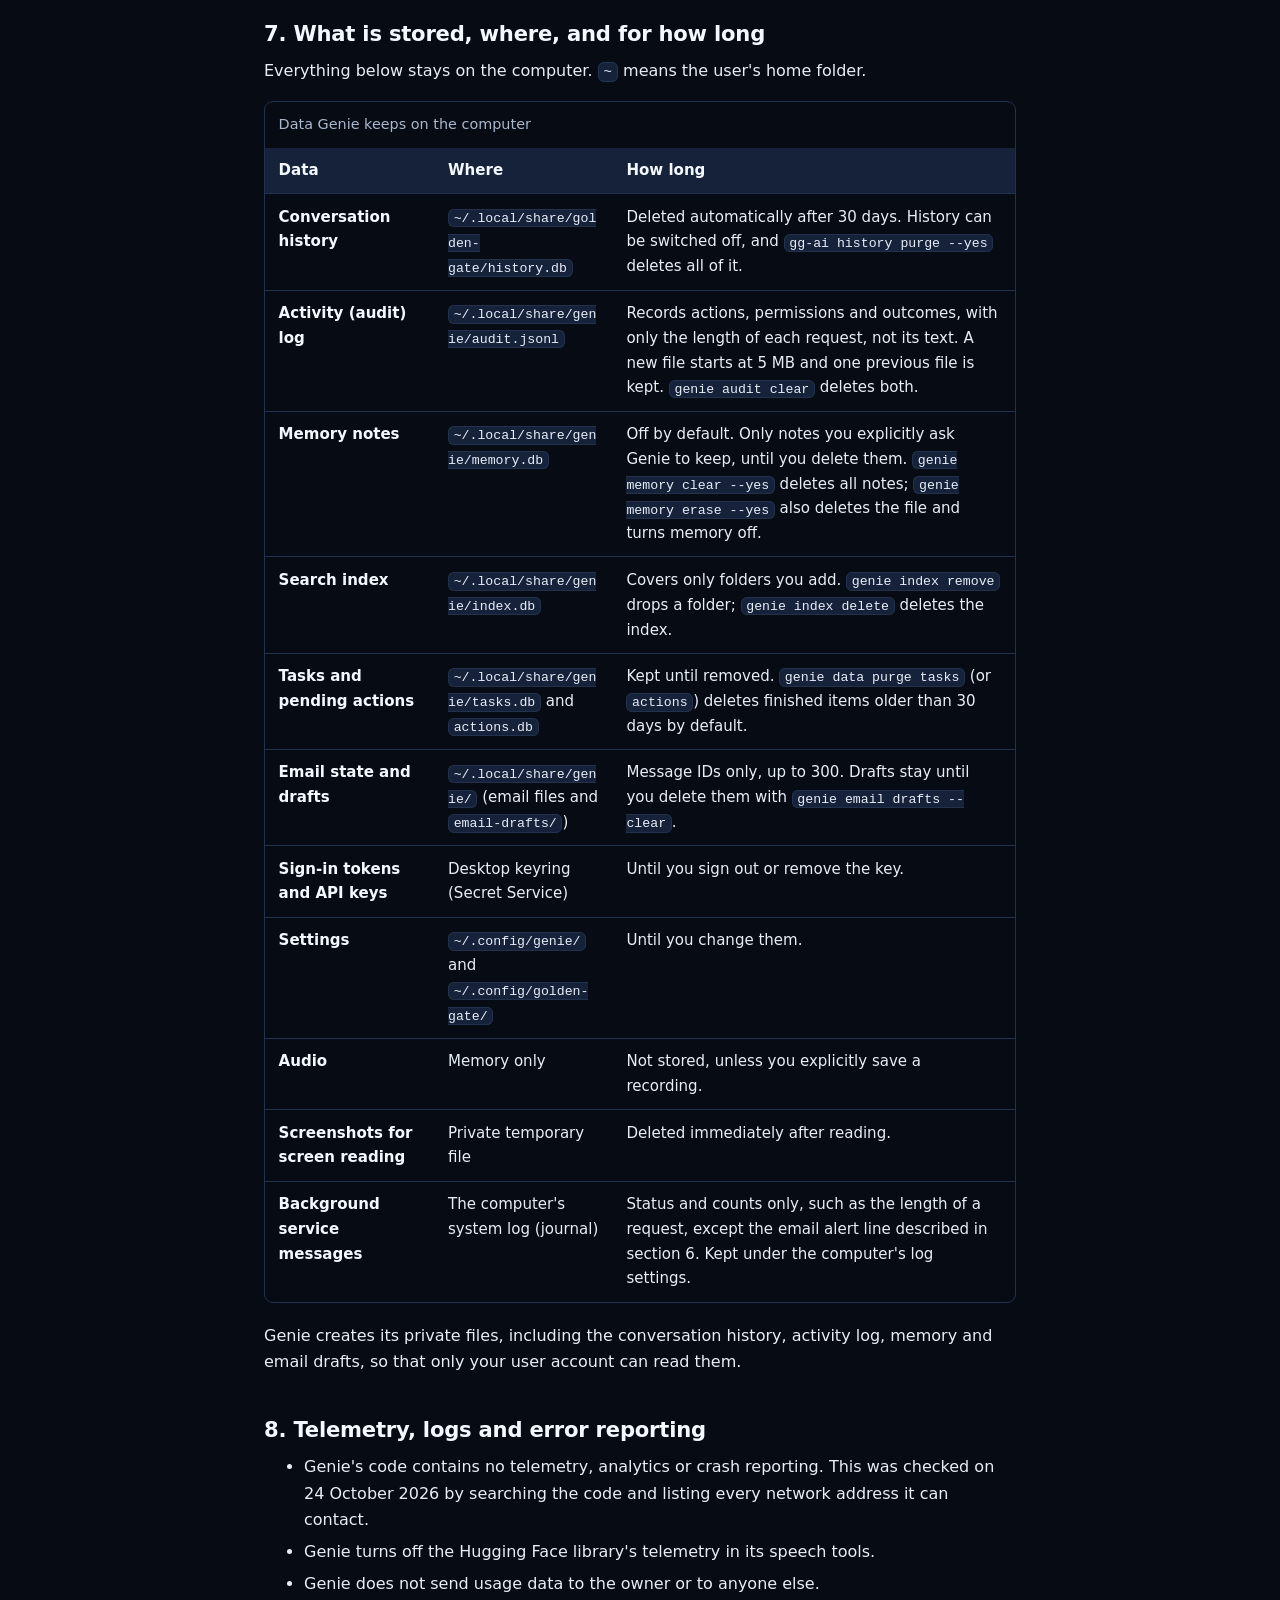
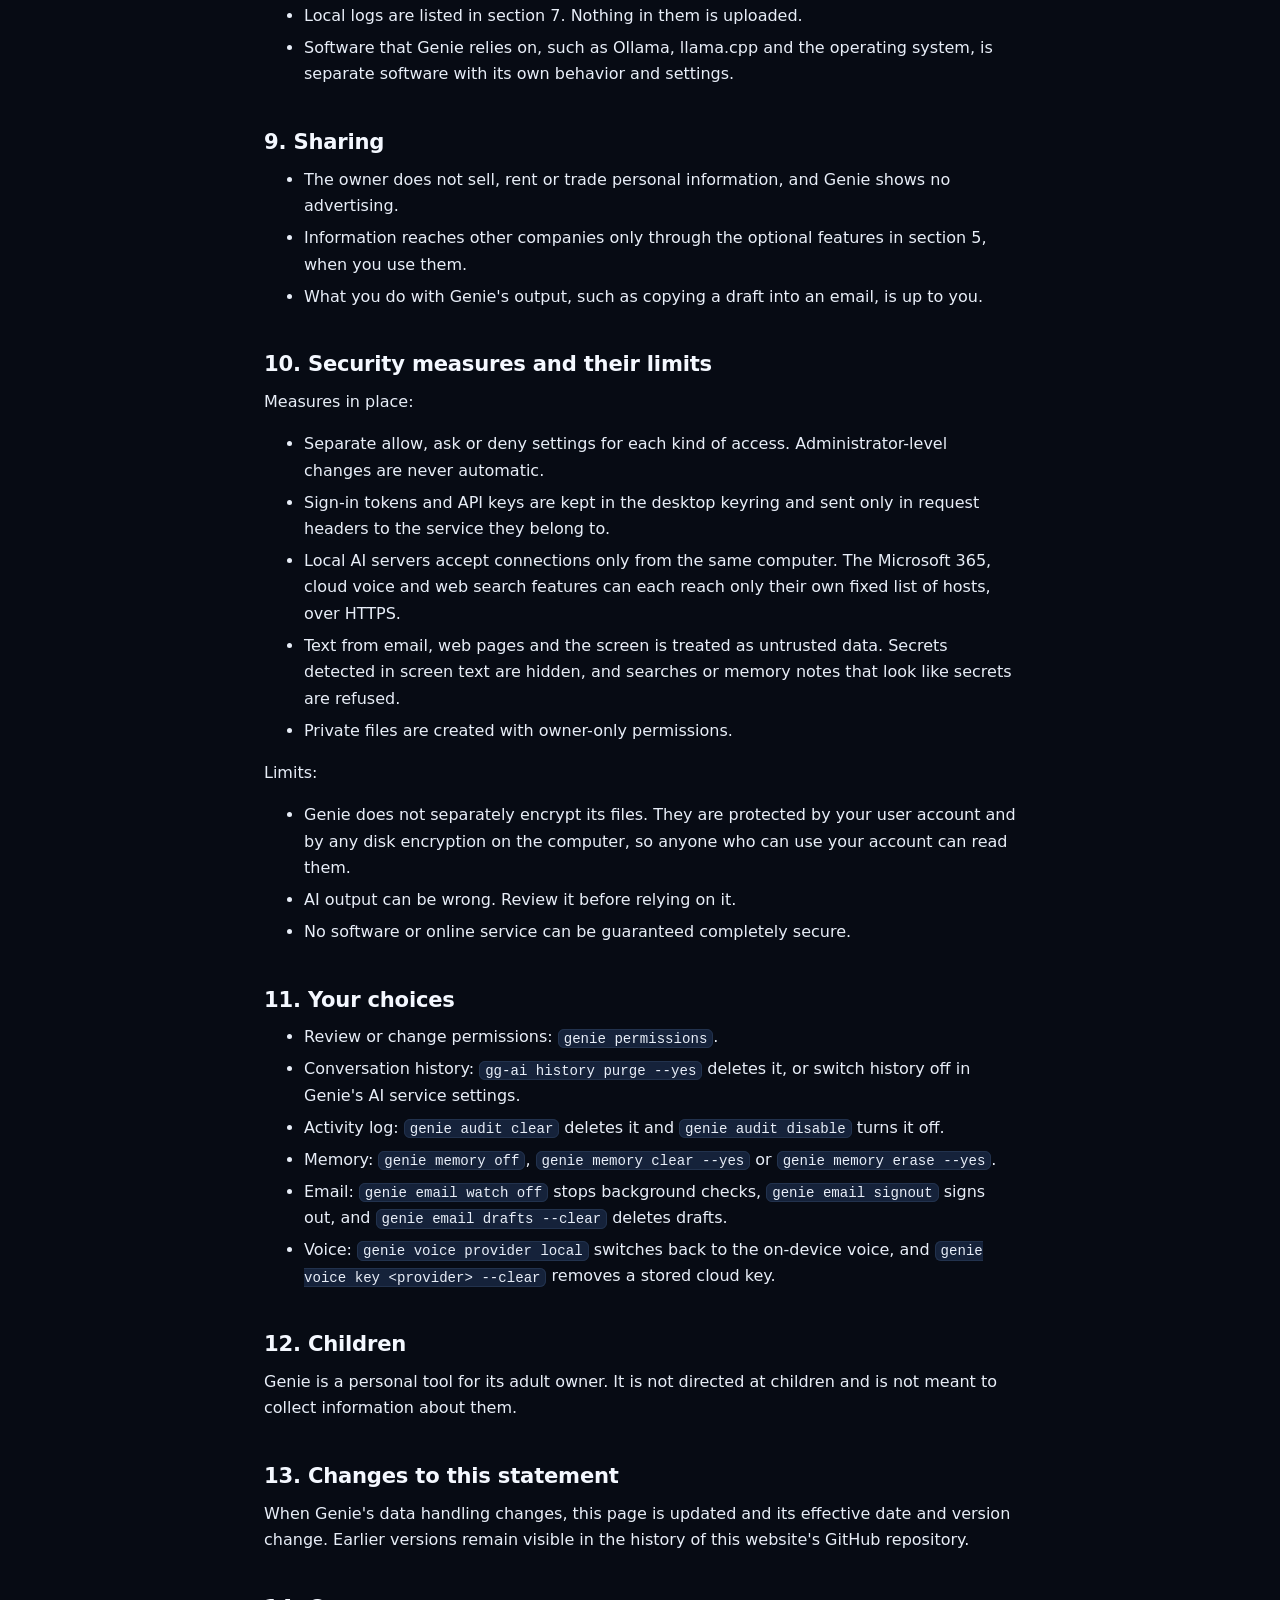
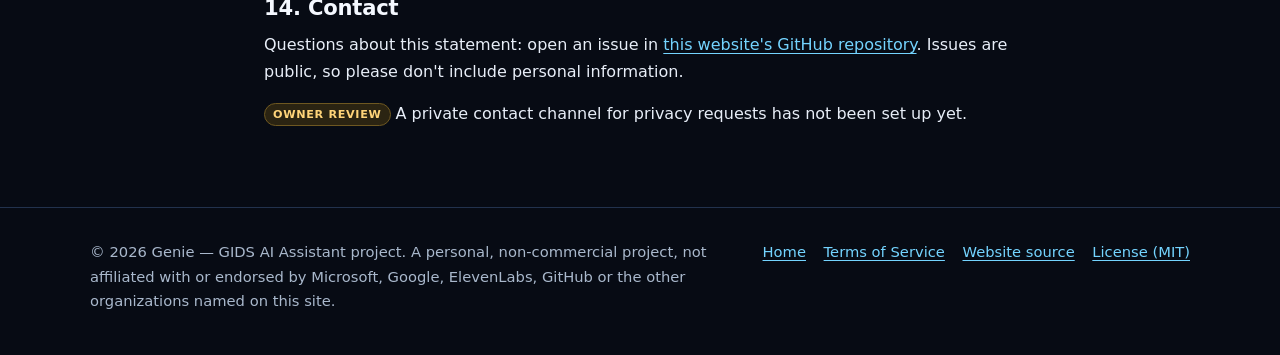
==== commit bac2778d: "Add the MIT License; keep the names and logo out of it The site's code and text are now under the MI" ====
--- a/privacy-statement.html
+++ b/privacy-statement.html
@@ -320,7 +320,7 @@
 
     <section aria-labelledby="contact">
       <h2 id="contact">14. Contact</h2>
-      <p>Questions about this statement: open an issue in <a href="https://github.com/gidabytes/genie-gids-ai-site/issues">this website's GitHub repository</a>. Issues are public, so please don't include personal information.</p>
+      <p>Questions about this statement: open an issue in <a href="https://github.com/gidabytes/genie-gids-ai/issues">this website's GitHub repository</a>. Issues are public, so please don't include personal information.</p>
       <p><span class="review-flag">Owner review</span> A private contact channel for privacy requests has not been set up yet.</p>
     </section>
   </article>
@@ -333,7 +333,8 @@
       <ul>
         <li><a href="./">Home</a></li>
         <li><a href="terms-of-service.html">Terms of Service</a></li>
-        <li><a href="https://github.com/gidabytes/genie-gids-ai-site">Website source</a></li>
+        <li><a href="https://github.com/gidabytes/genie-gids-ai">Website source</a></li>
+        <li><a href="https://github.com/gidabytes/genie-gids-ai/blob/main/LICENSE">License (MIT)</a></li>
       </ul>
     </nav>
   </div>
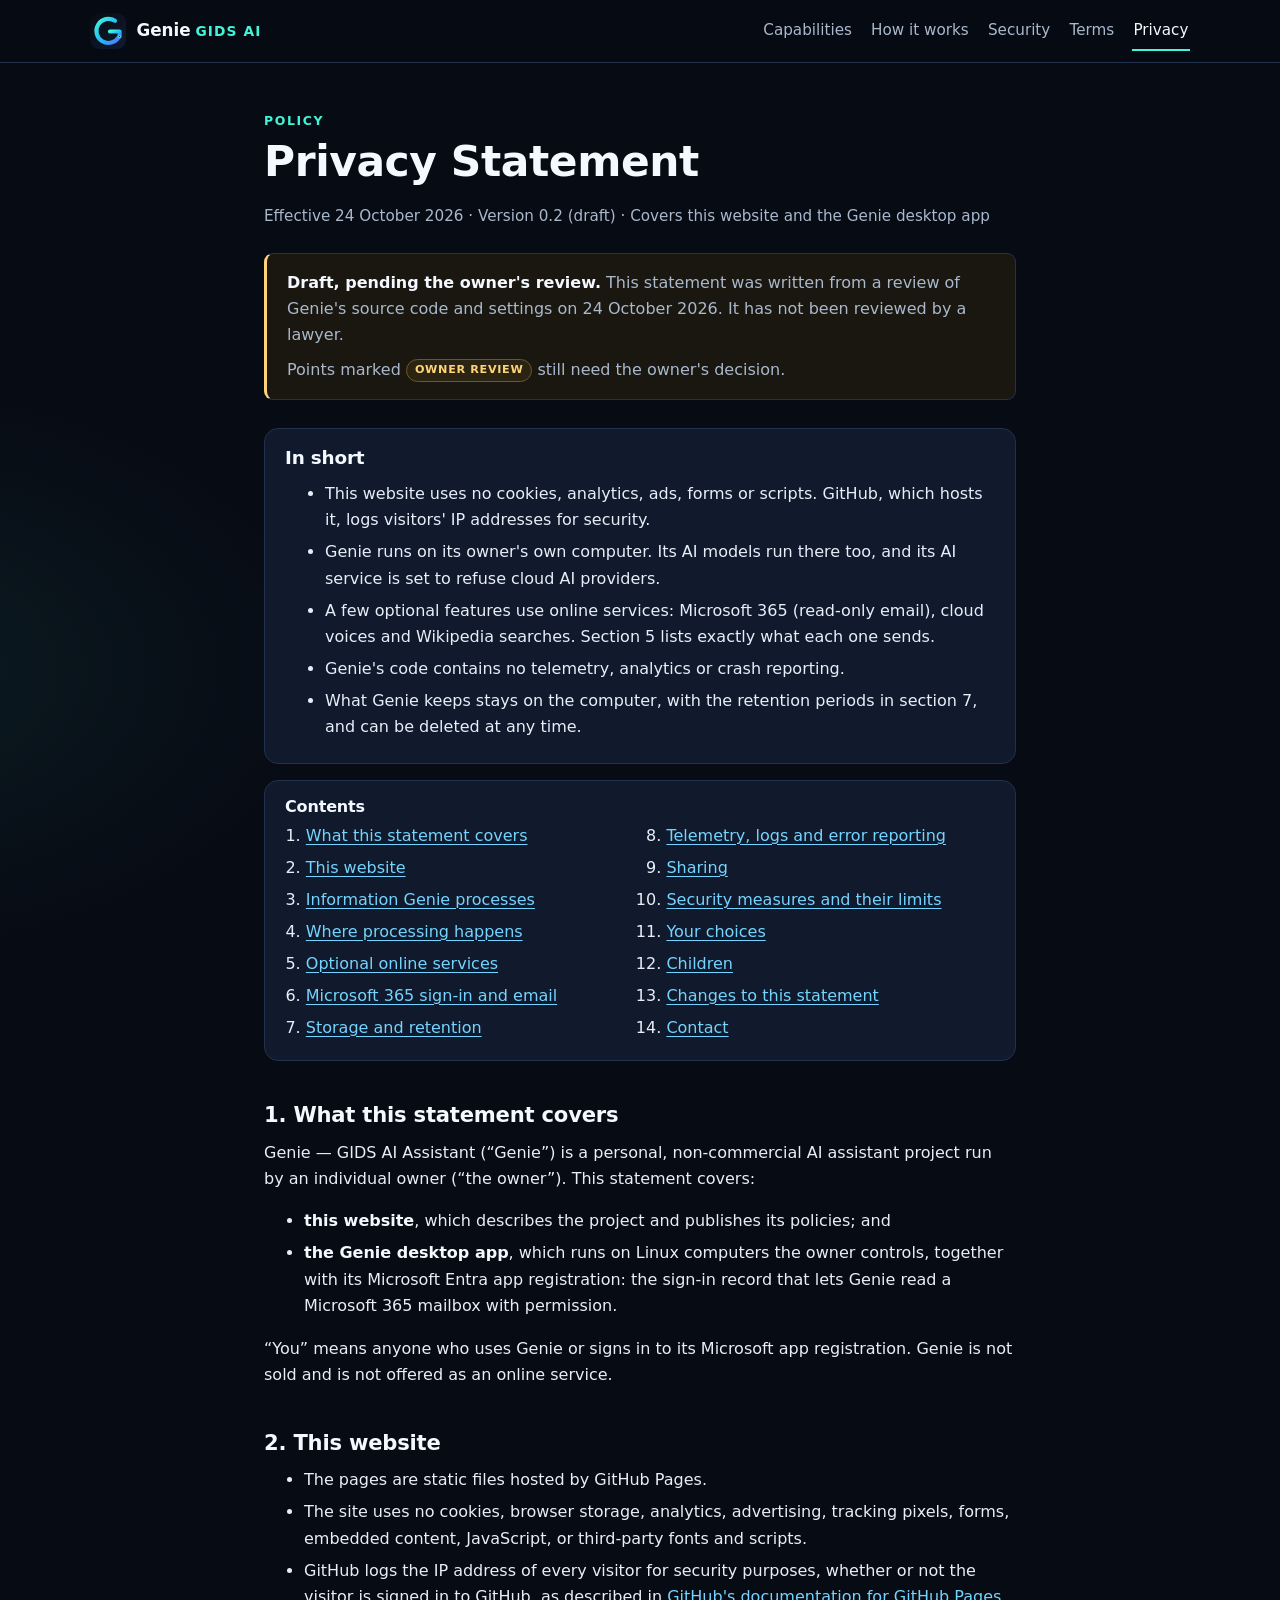
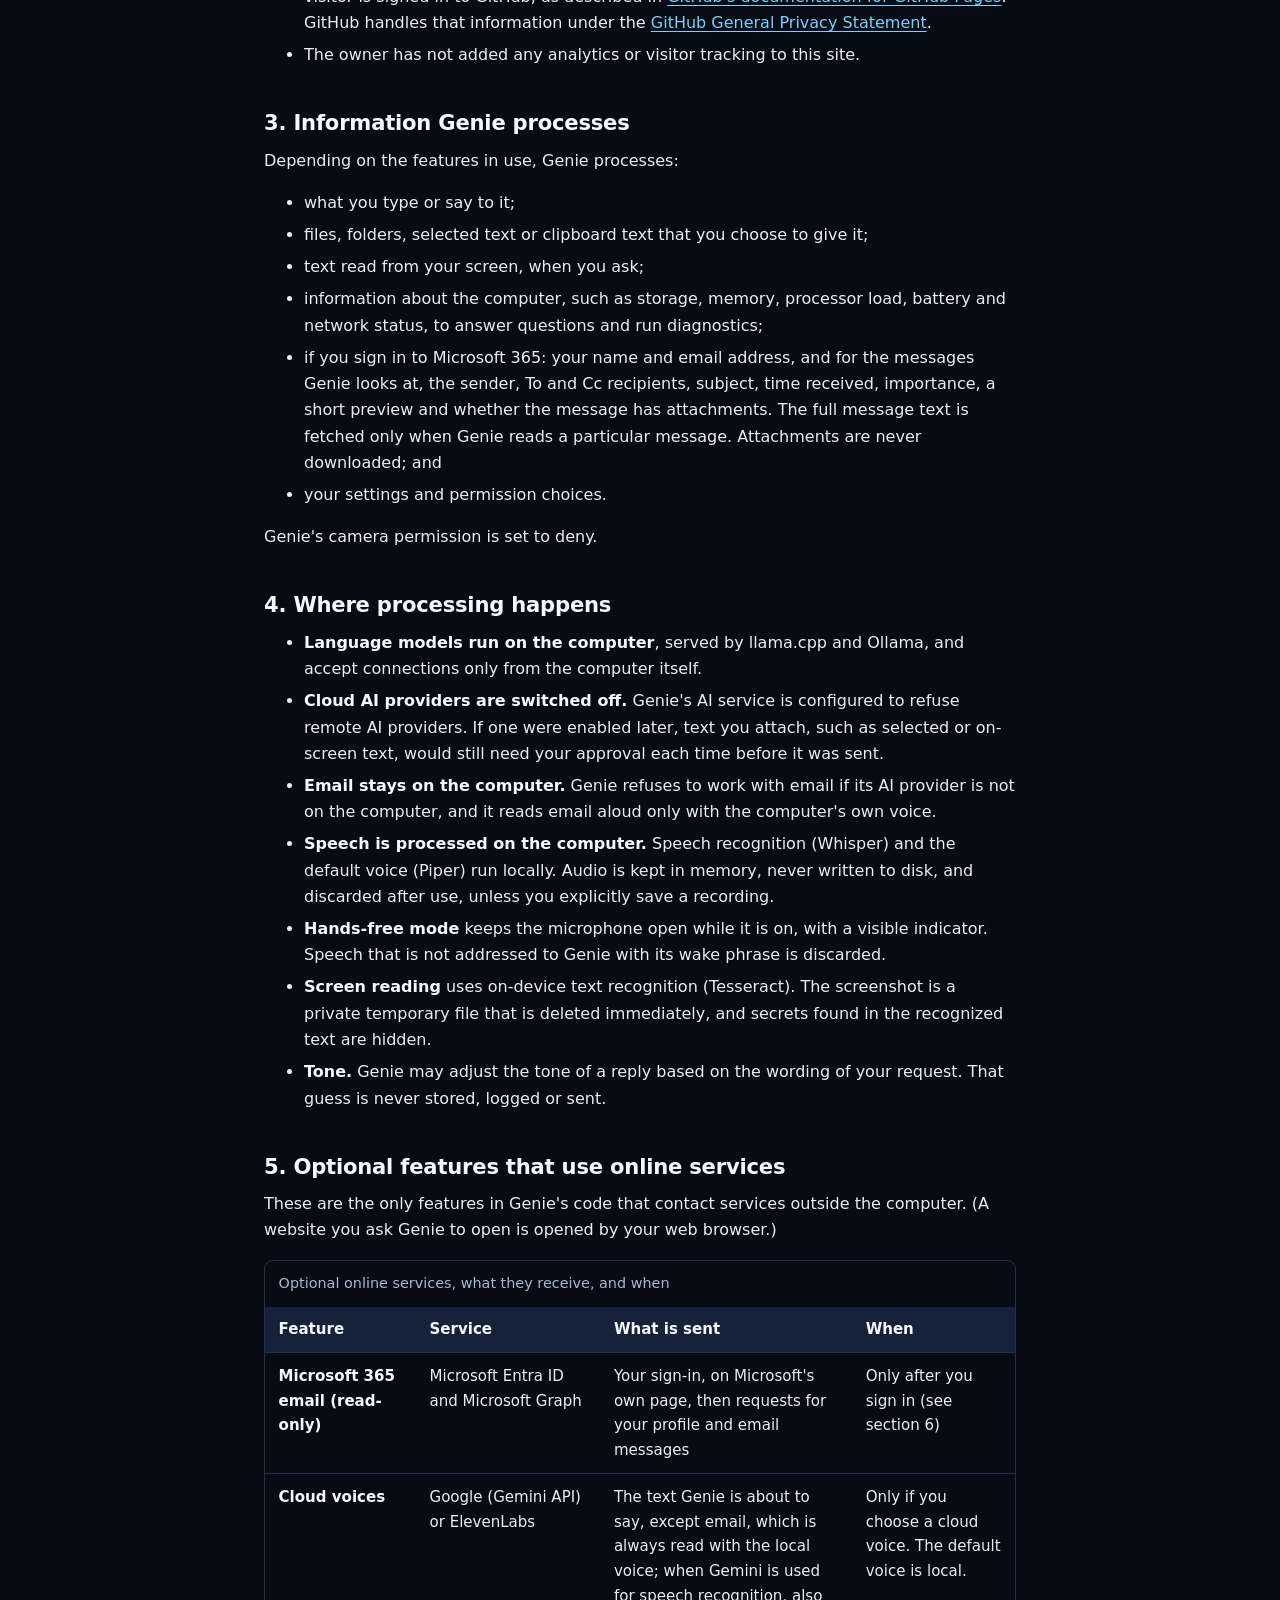
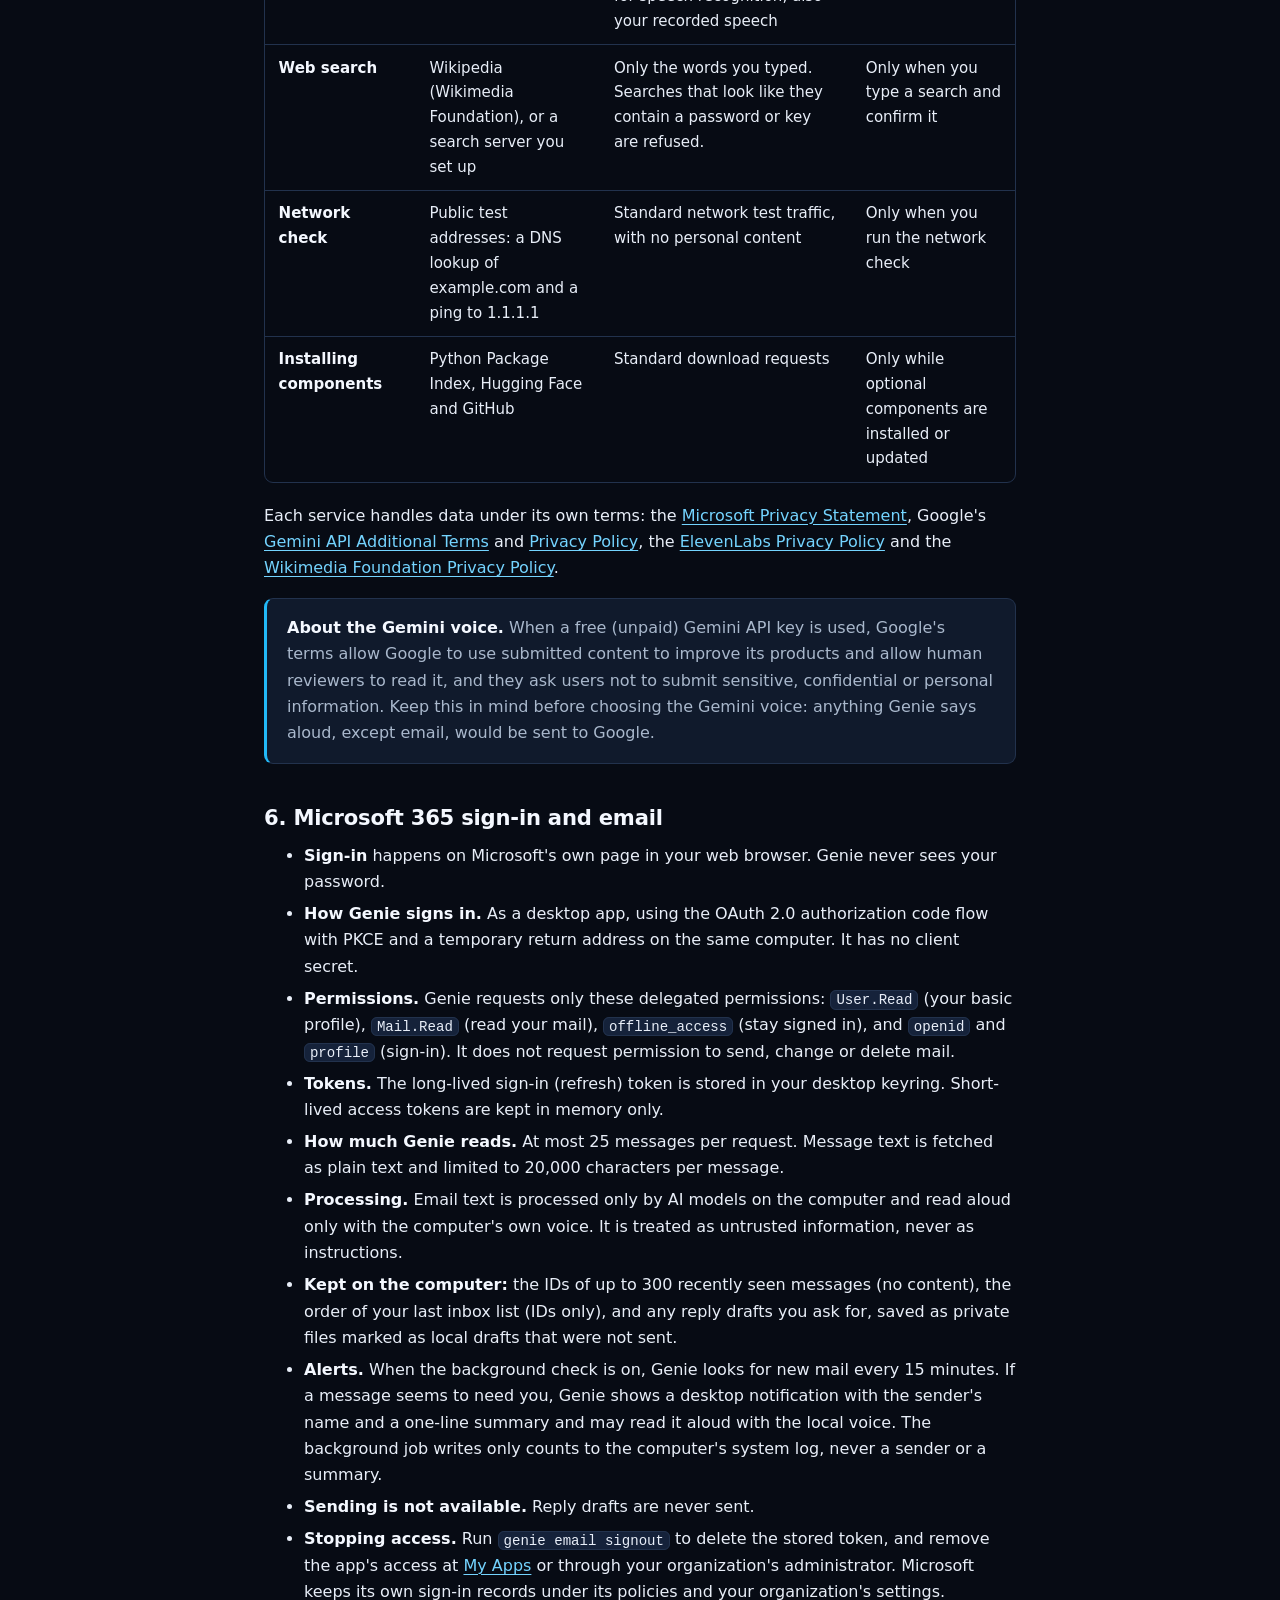
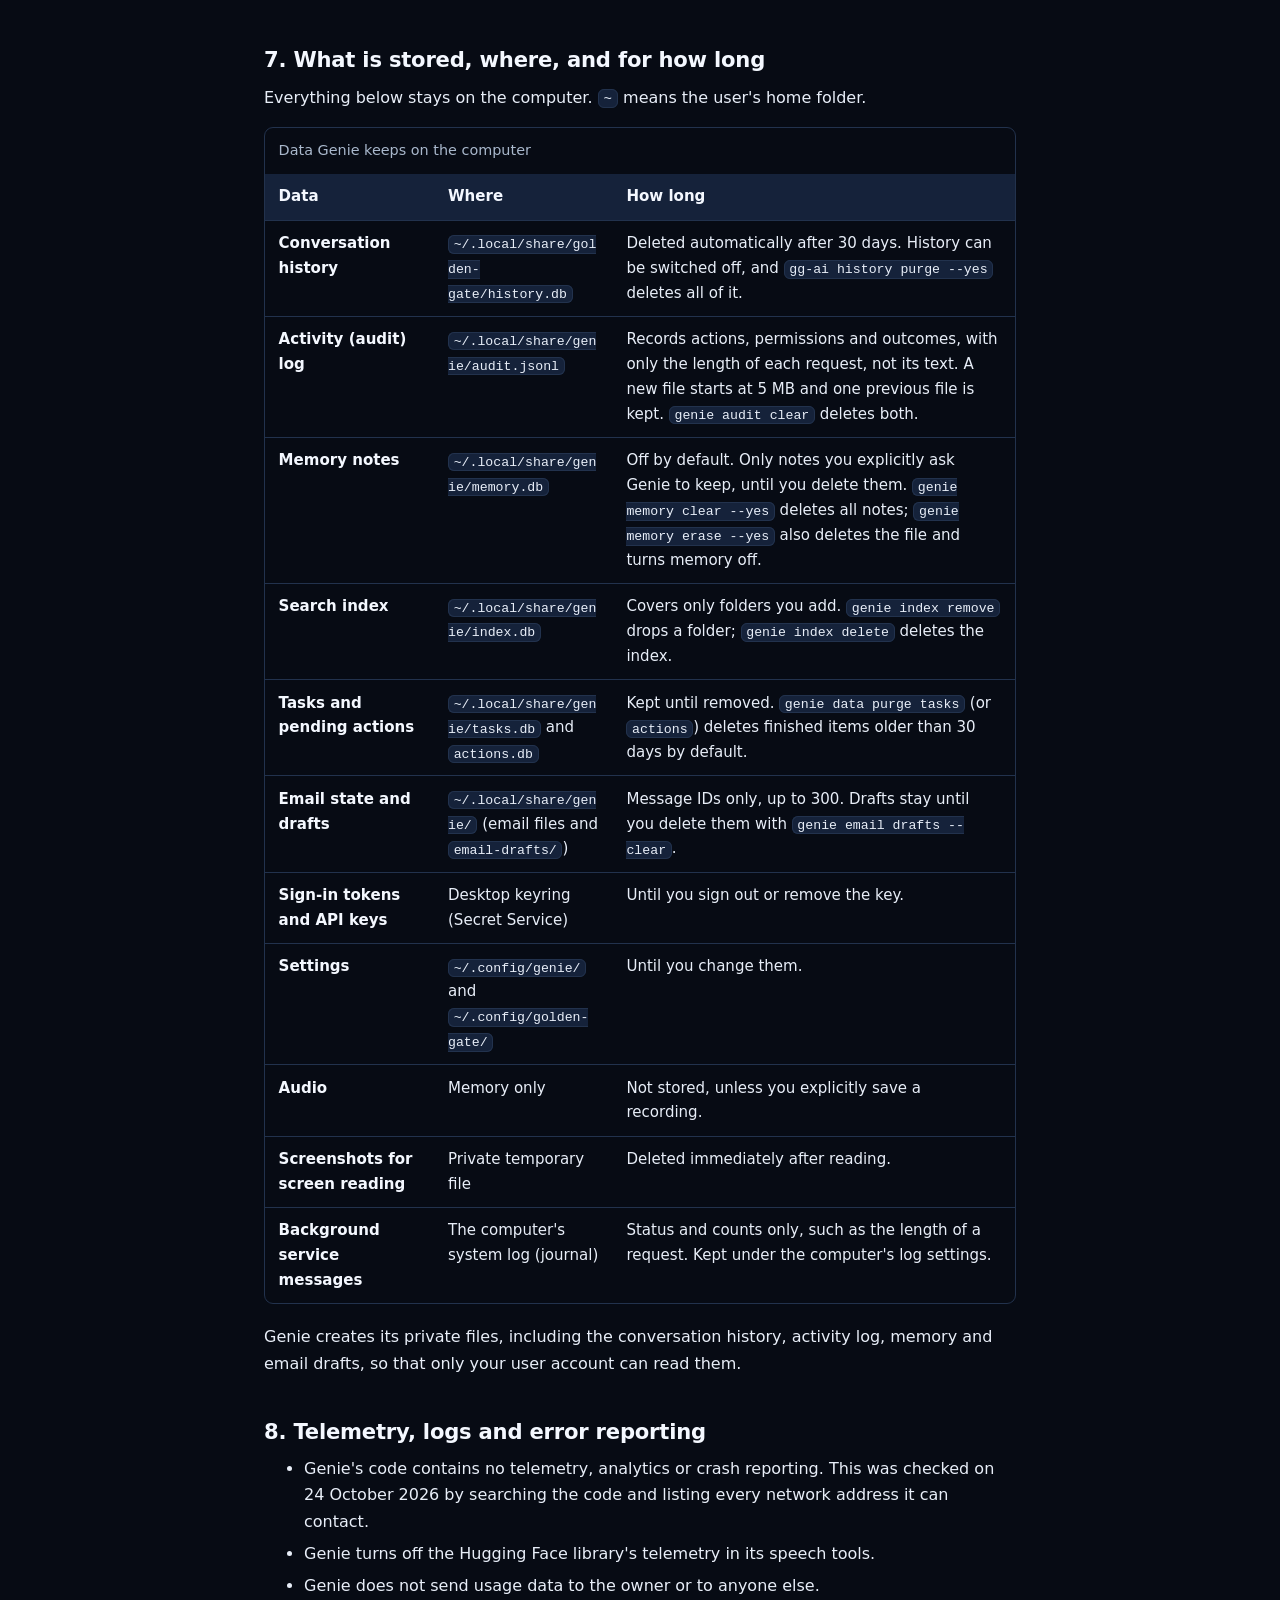
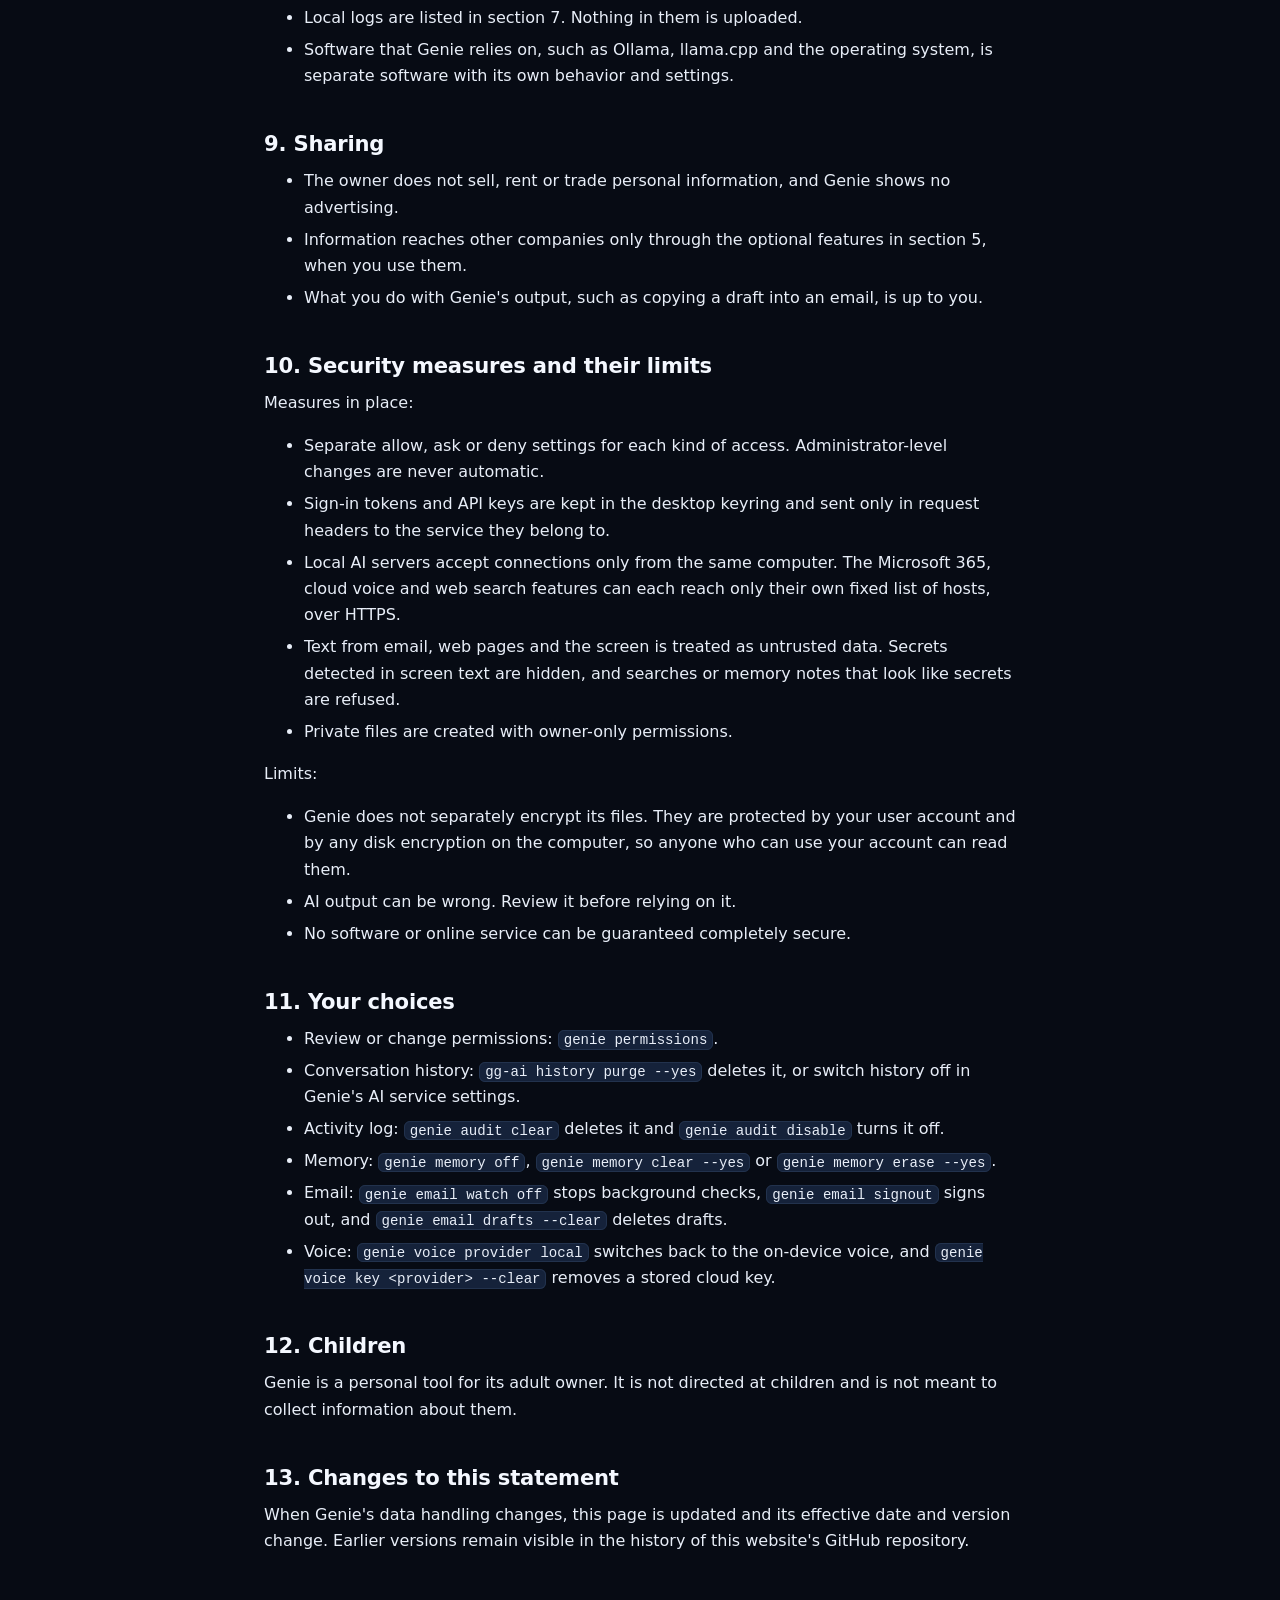
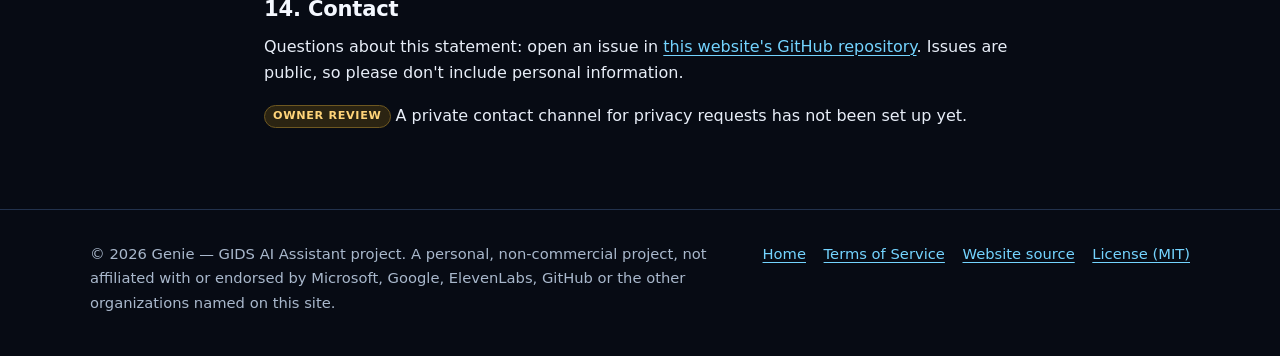
==== commit 0ed4141d: "Privacy Statement 0.2: the two email privacy gaps are fixed Genie now reads email aloud only with th" ====
--- a/privacy-statement.html
+++ b/privacy-statement.html
@@ -39,7 +39,7 @@
   <article class="doc">
     <p class="eyebrow">Policy</p>
     <h1>Privacy Statement</h1>
-    <p class="doc-meta">Effective <time datetime="2026-10-24">24 October 2026</time> · Version 0.1 (draft) · Covers this website and the Genie desktop app</p>
+    <p class="doc-meta">Effective <time datetime="2026-10-24">24 October 2026</time> · Version 0.2 (draft) · Covers this website and the Genie desktop app</p>
 
     <div class="notice notice-draft" role="note">
       <p><strong>Draft, pending the owner's review.</strong> This statement was written from a review of Genie's source code and settings on 24 October 2026. It has not been reviewed by a lawyer.</p>
@@ -116,7 +116,7 @@
       <ul>
         <li><strong>Language models run on the computer</strong>, served by llama.cpp and Ollama, and accept connections only from the computer itself.</li>
         <li><strong>Cloud AI providers are switched off.</strong> Genie's AI service is configured to refuse remote AI providers. If one were enabled later, text you attach, such as selected or on-screen text, would still need your approval each time before it was sent.</li>
-        <li><strong>Email stays with local models.</strong> Genie refuses to work with email if its AI provider is not on the computer.</li>
+        <li><strong>Email stays on the computer.</strong> Genie refuses to work with email if its AI provider is not on the computer, and it reads email aloud only with the computer's own voice.</li>
         <li><strong>Speech is processed on the computer.</strong> Speech recognition (Whisper) and the default voice (Piper) run locally. Audio is kept in memory, never written to disk, and discarded after use, unless you explicitly save a recording.</li>
         <li><strong>Hands-free mode</strong> keeps the microphone open while it is on, with a visible indicator. Speech that is not addressed to Genie with its wake phrase is discarded.</li>
         <li><strong>Screen reading</strong> uses on-device text recognition (Tesseract). The screenshot is a private temporary file that is deleted immediately, and secrets found in the recognized text are hidden.</li>
@@ -143,7 +143,7 @@
             <tr role="row">
               <th scope="row" role="rowheader">Cloud voices</th>
               <td role="cell" data-label="Service">Google (Gemini API) or ElevenLabs</td>
-              <td role="cell" data-label="What is sent">The text Genie is about to say, which can include summaries of your email; when Gemini is used for speech recognition, also your recorded speech</td>
+              <td role="cell" data-label="What is sent">The text Genie is about to say, except email, which is always read with the local voice; when Gemini is used for speech recognition, also your recorded speech</td>
               <td role="cell" data-label="When">Only if you choose a cloud voice. The default voice is local.</td>
             </tr>
             <tr role="row">
@@ -168,7 +168,7 @@
         </table>
       </div>
       <p>Each service handles data under its own terms: the <a href="https://www.microsoft.com/en-us/privacy/privacystatement">Microsoft Privacy Statement</a>, Google's <a href="https://ai.google.dev/gemini-api/terms">Gemini API Additional Terms</a> and <a href="https://policies.google.com/privacy">Privacy Policy</a>, the <a href="https://elevenlabs.io/privacy-policy">ElevenLabs Privacy Policy</a> and the <a href="https://foundation.wikimedia.org/wiki/Policy:Privacy_policy">Wikimedia Foundation Privacy Policy</a>.</p>
-      <p class="notice" role="note"><strong>About the Gemini voice.</strong> When a free (unpaid) Gemini API key is used, Google's terms allow Google to use submitted content to improve its products and allow human reviewers to read it, and they ask users not to submit sensitive, confidential or personal information. Keep this in mind before choosing the Gemini voice: anything Genie says aloud, including email summaries, would be sent to Google.</p>
+      <p class="notice" role="note"><strong>About the Gemini voice.</strong> When a free (unpaid) Gemini API key is used, Google's terms allow Google to use submitted content to improve its products and allow human reviewers to read it, and they ask users not to submit sensitive, confidential or personal information. Keep this in mind before choosing the Gemini voice: anything Genie says aloud, except email, would be sent to Google.</p>
     </section>
 
     <section aria-labelledby="microsoft">
@@ -179,9 +179,9 @@
         <li><strong>Permissions.</strong> Genie requests only these delegated permissions: <code>User.Read</code> (your basic profile), <code>Mail.Read</code> (read your mail), <code>offline_access</code> (stay signed in), and <code>openid</code> and <code>profile</code> (sign-in). It does not request permission to send, change or delete mail.</li>
         <li><strong>Tokens.</strong> The long-lived sign-in (refresh) token is stored in your desktop keyring. Short-lived access tokens are kept in memory only.</li>
         <li><strong>How much Genie reads.</strong> At most 25 messages per request. Message text is fetched as plain text and limited to 20,000 characters per message.</li>
-        <li><strong>Processing.</strong> Email text is processed only by AI models on the computer, and it is treated as untrusted information, never as instructions.</li>
+        <li><strong>Processing.</strong> Email text is processed only by AI models on the computer and read aloud only with the computer's own voice. It is treated as untrusted information, never as instructions.</li>
         <li><strong>Kept on the computer:</strong> the IDs of up to 300 recently seen messages (no content), the order of your last inbox list (IDs only), and any reply drafts you ask for, saved as private files marked as local drafts that were not sent.</li>
-        <li><strong>Alerts.</strong> When the background check is on, Genie looks for new mail every 15 minutes. If a message seems to need you, Genie shows a desktop notification with the sender's name and a one-line summary and may read it aloud. The background job also writes that line to the computer's system log (journal), which keeps it according to the computer's log settings.</li>
+        <li><strong>Alerts.</strong> When the background check is on, Genie looks for new mail every 15 minutes. If a message seems to need you, Genie shows a desktop notification with the sender's name and a one-line summary and may read it aloud with the local voice. The background job writes only counts to the computer's system log, never a sender or a summary.</li>
         <li><strong>Sending is not available.</strong> Reply drafts are never sent.</li>
         <li><strong>Stopping access.</strong> Run <code>genie email signout</code> to delete the stored token, and remove the app's access at <a href="https://myapps.microsoft.com">My Apps</a> or through your organization's administrator. Microsoft keeps its own sign-in records under its policies and your organization's settings.</li>
       </ul>
@@ -250,7 +250,7 @@
             <tr role="row">
               <th scope="row" role="rowheader">Background service messages</th>
               <td role="cell" data-label="Where">The computer's system log (journal)</td>
-              <td role="cell" data-label="How long">Status and counts only, such as the length of a request, except the email alert line described in section 6. Kept under the computer's log settings.</td>
+              <td role="cell" data-label="How long">Status and counts only, such as the length of a request. Kept under the computer's log settings.</td>
             </tr>
           </tbody>
         </table>
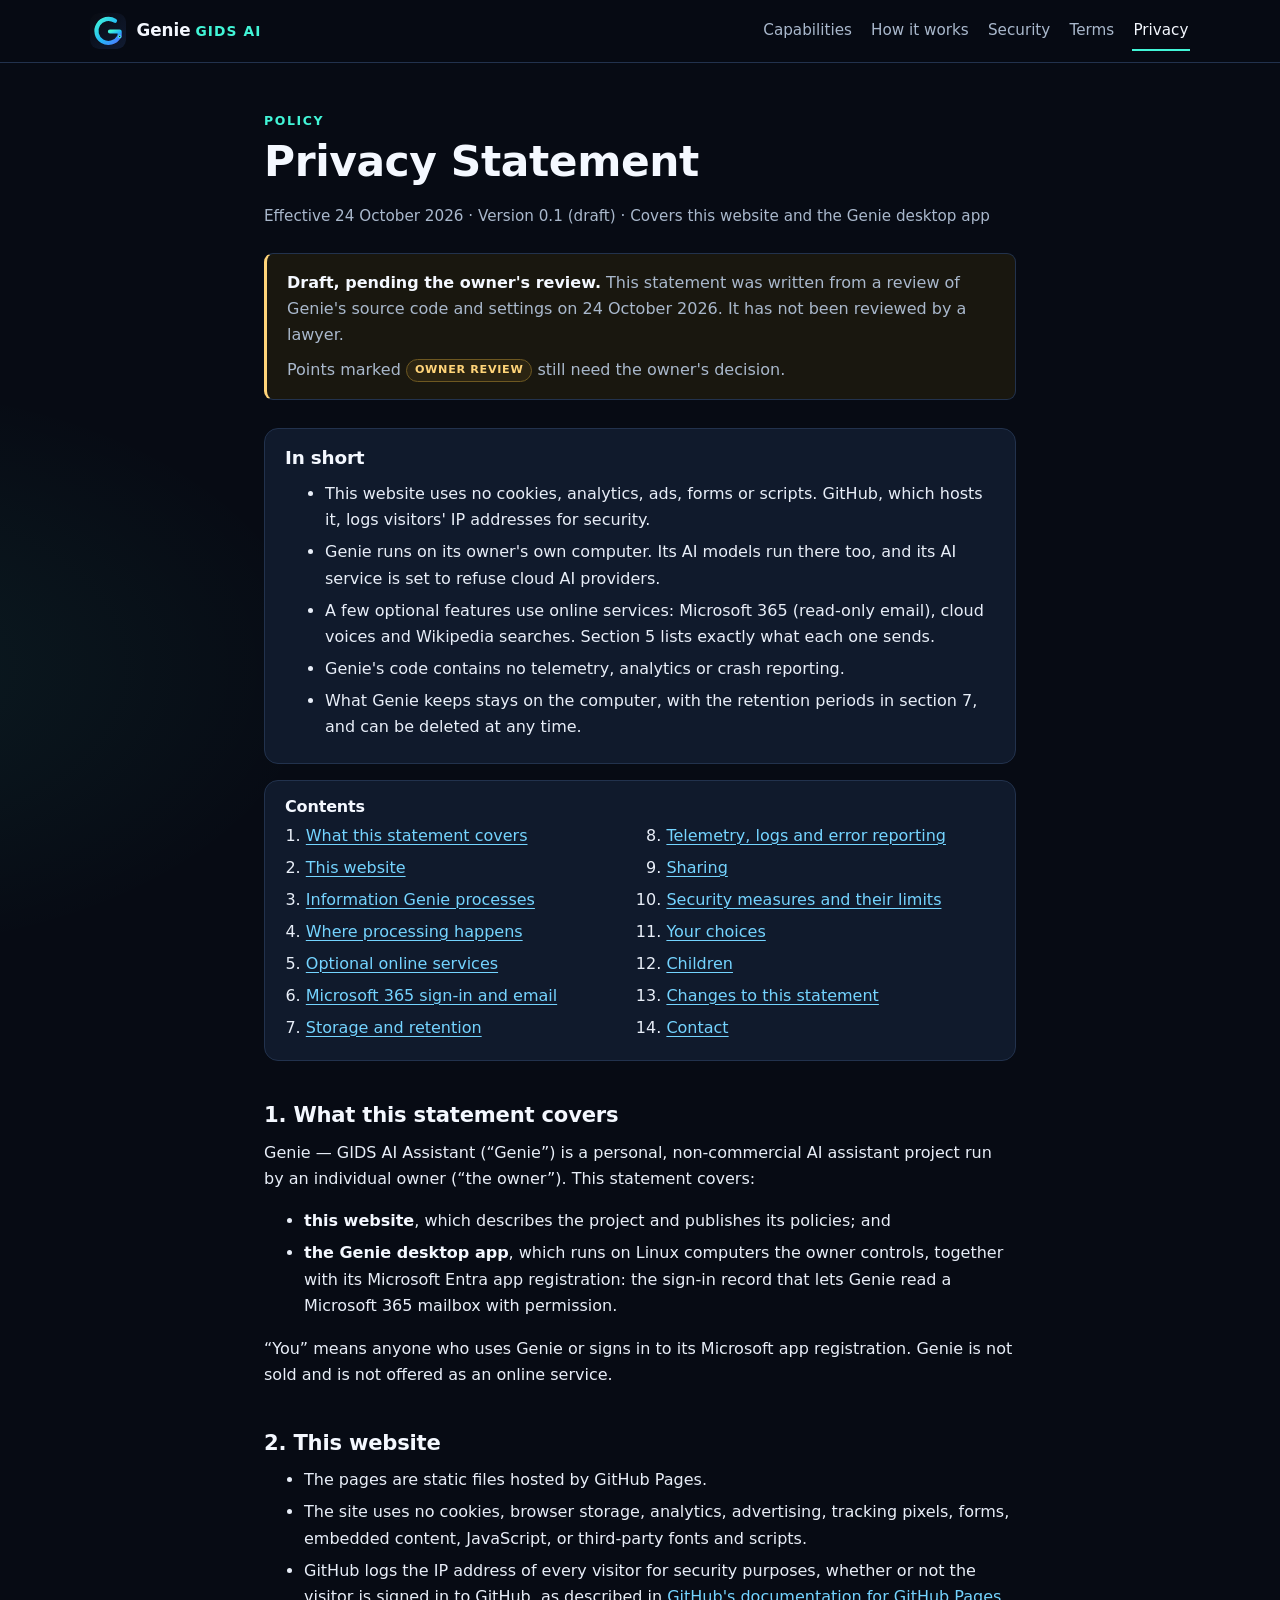
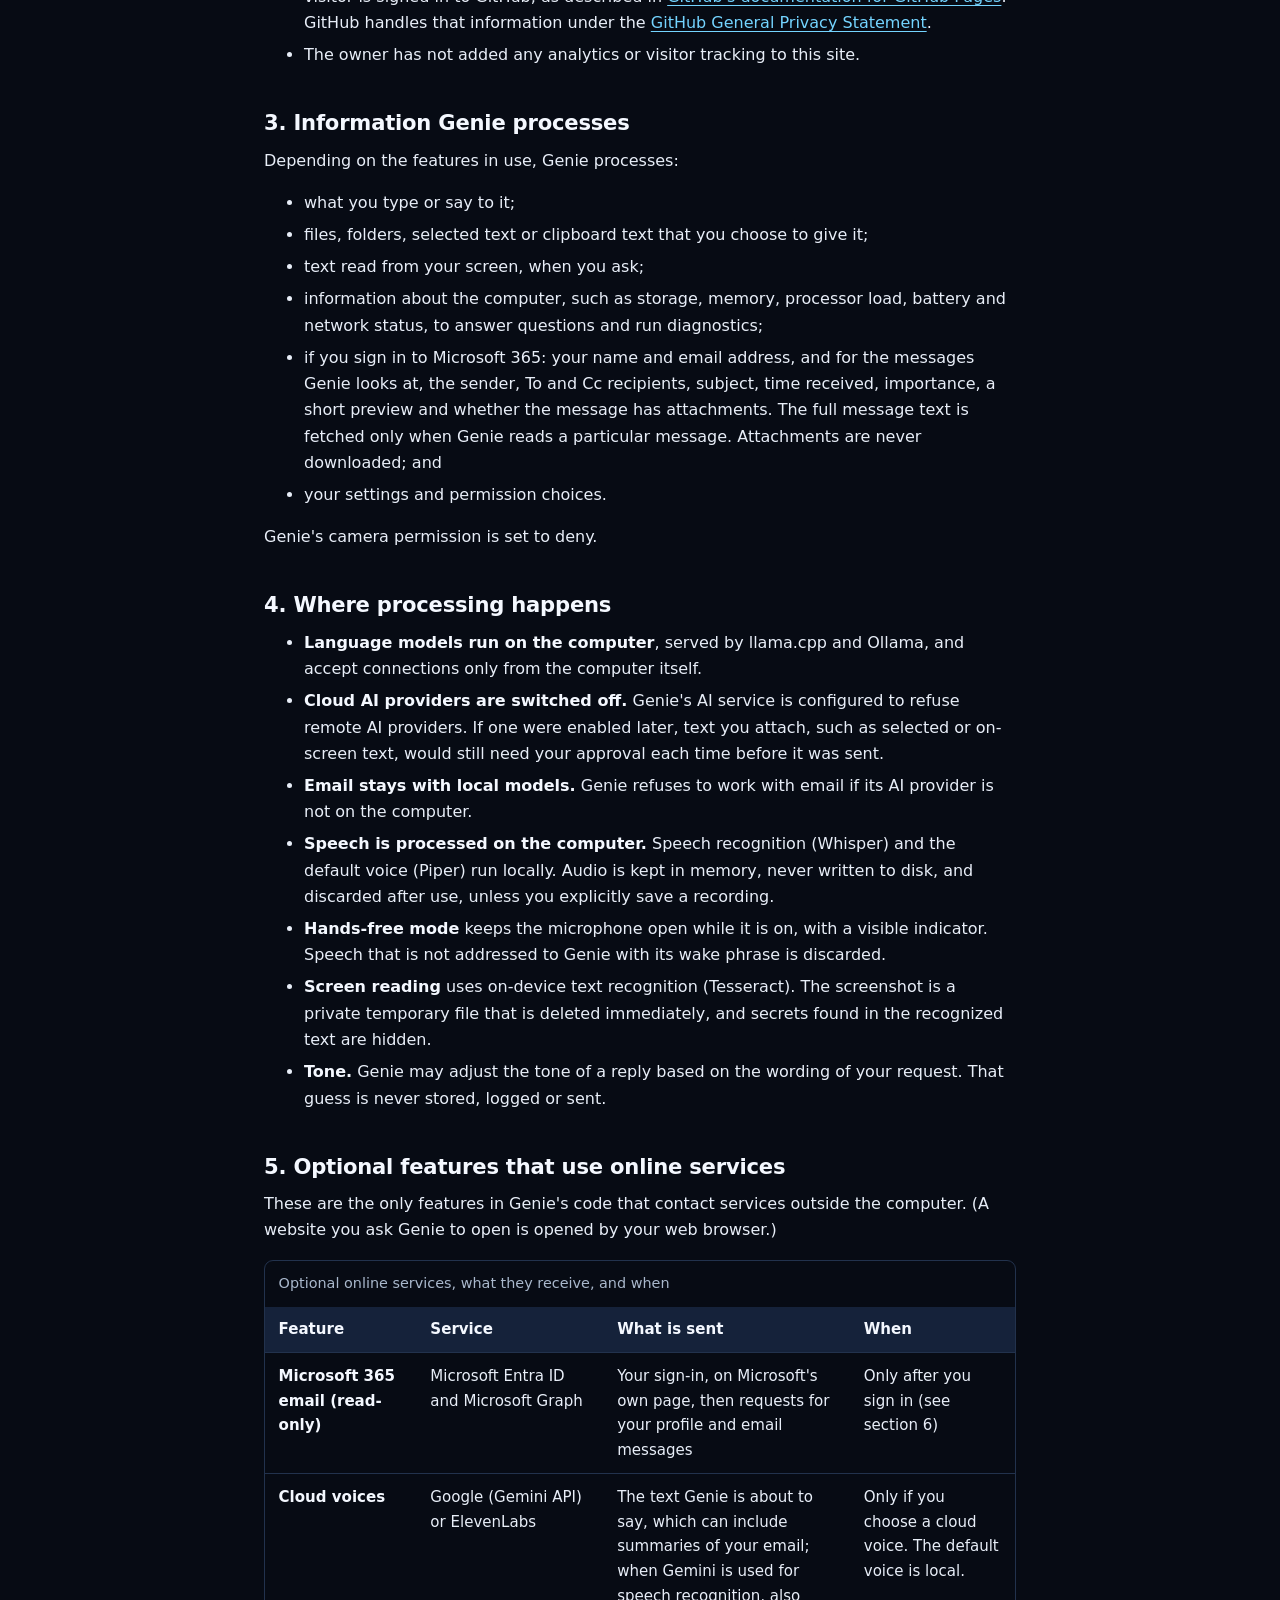
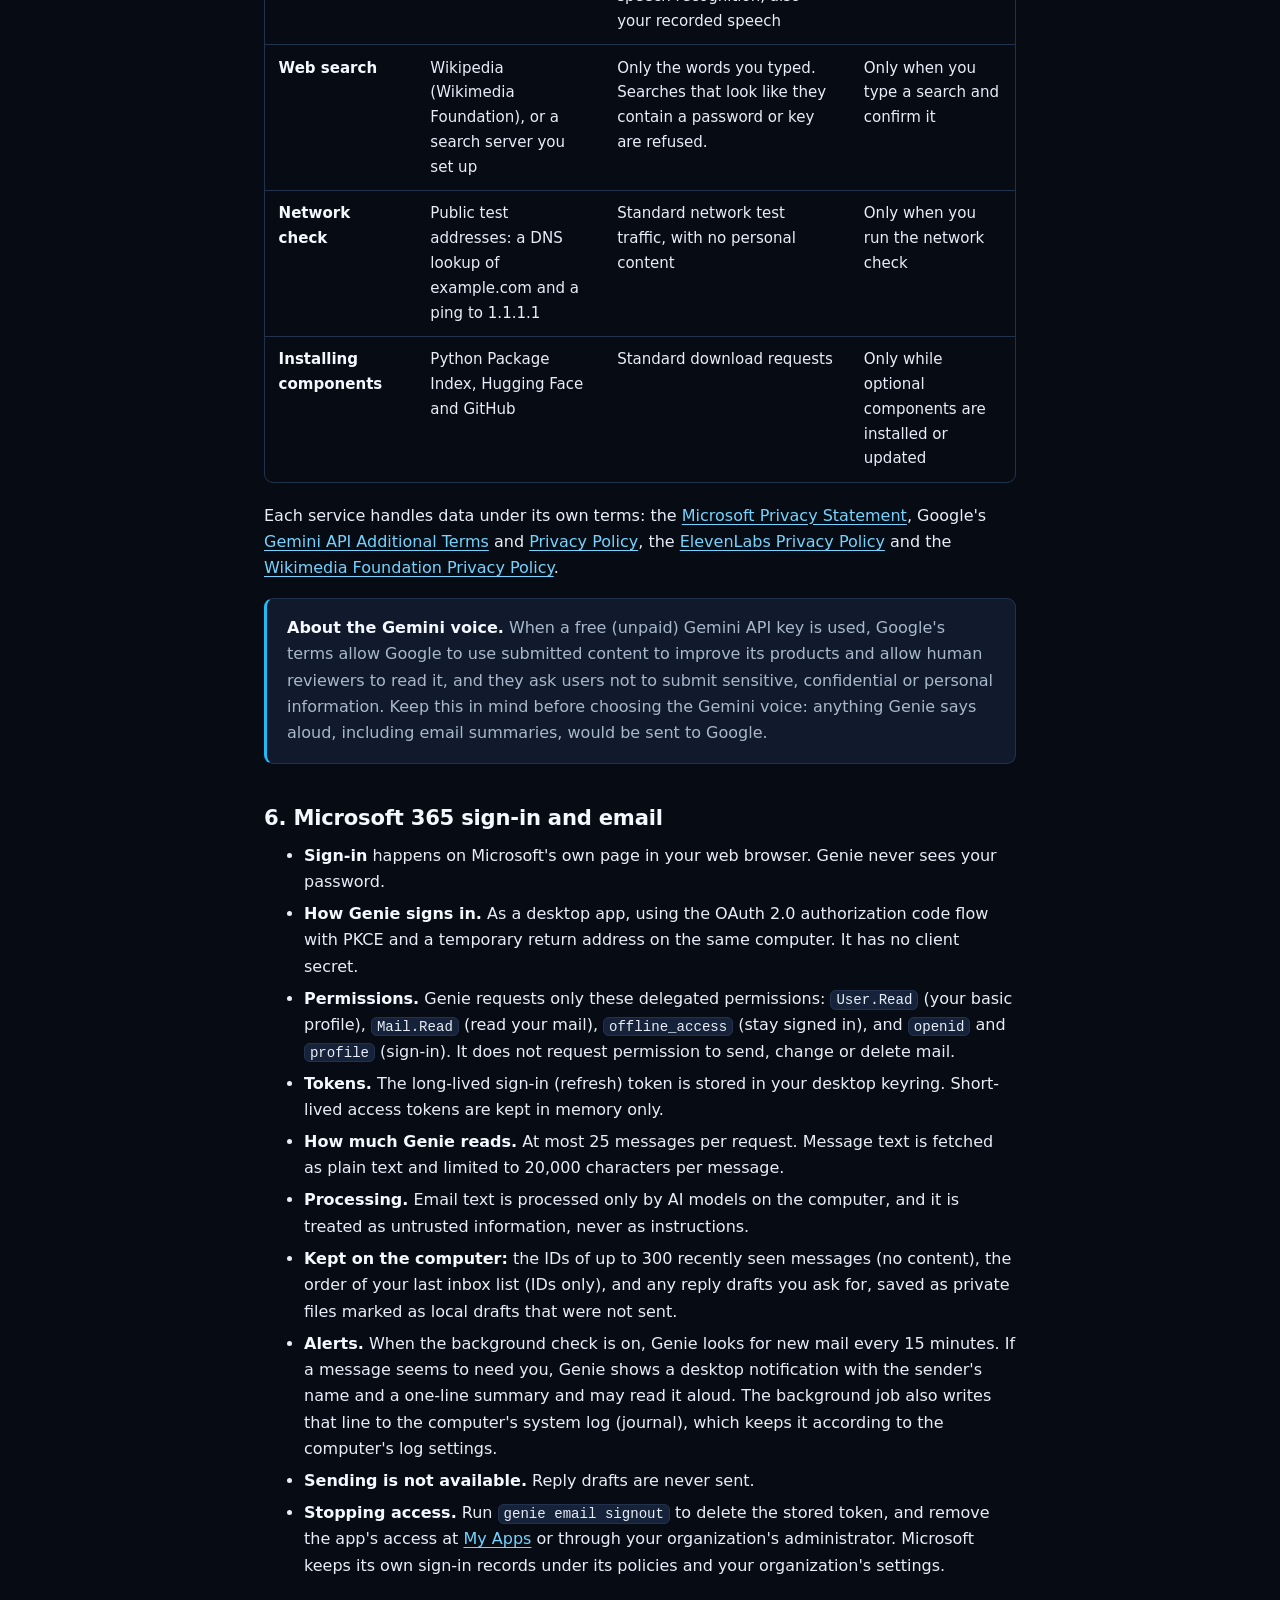
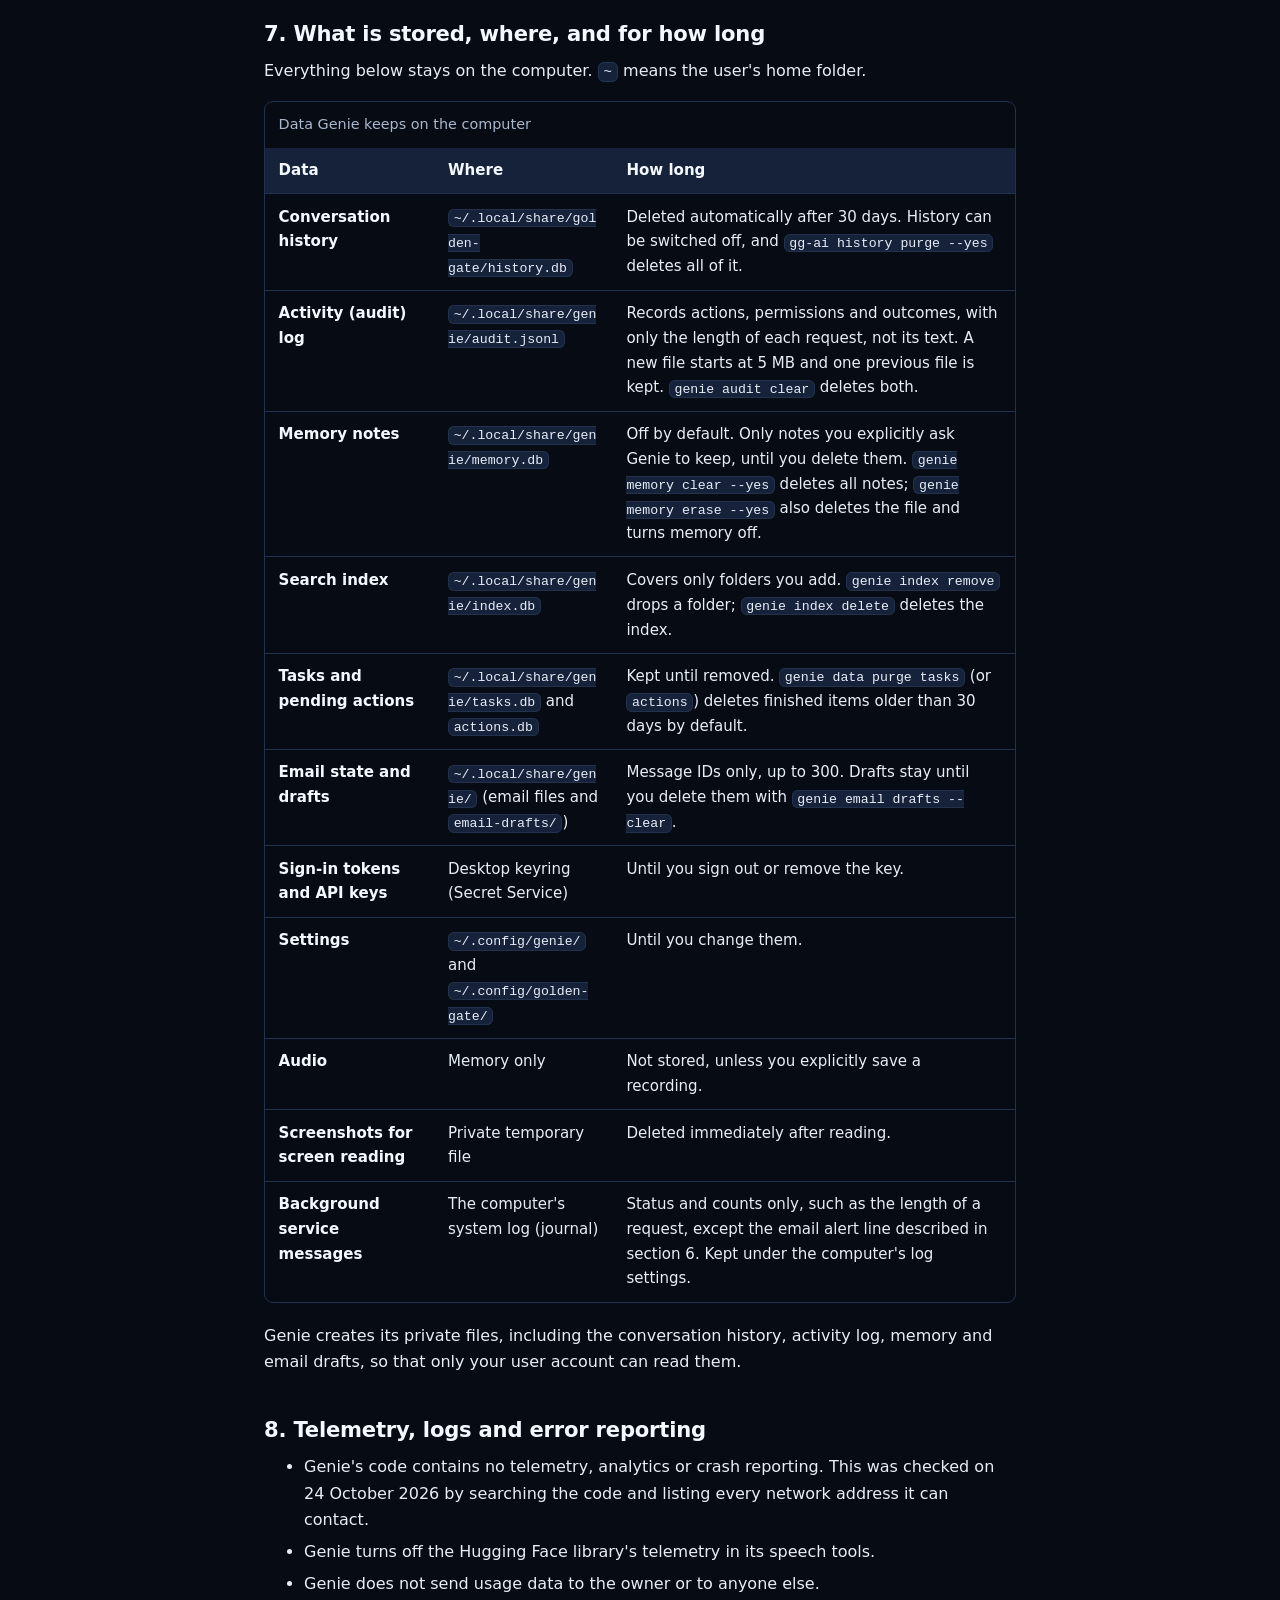
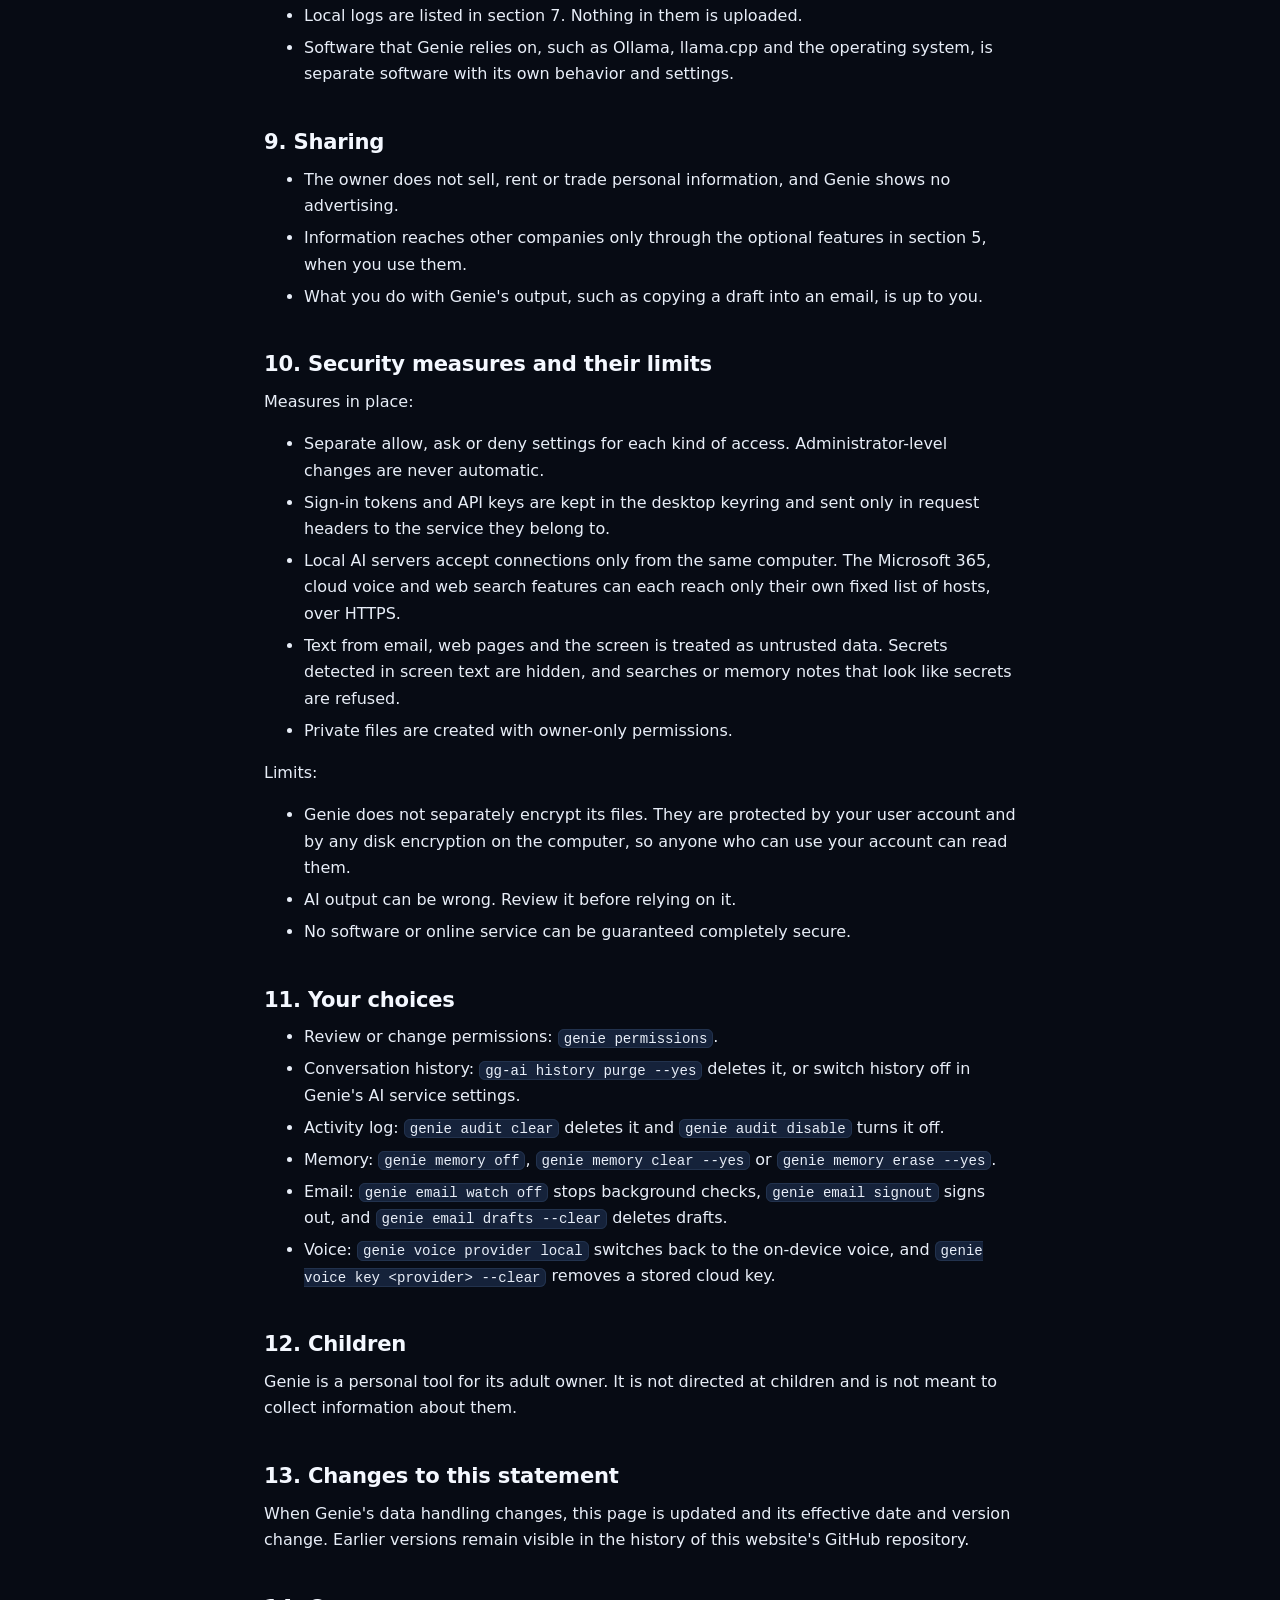
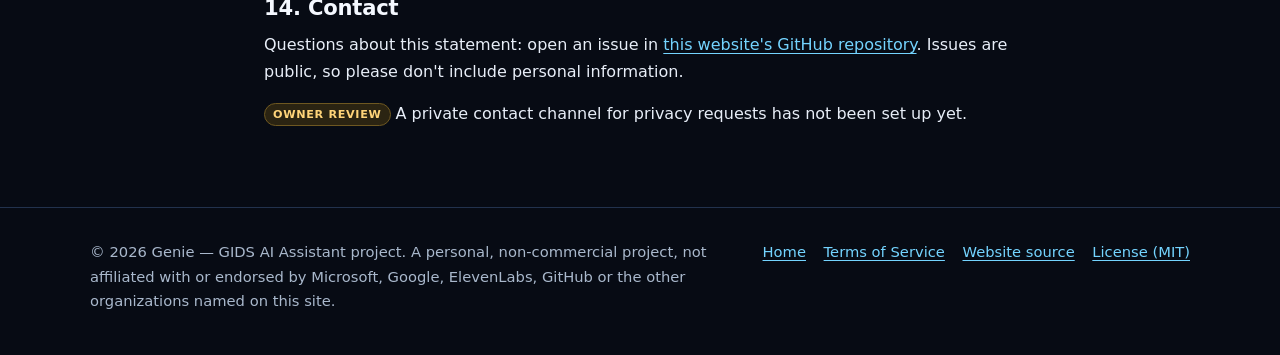
==== commit bdc5390a: "Merge pull request #4 from gidabytes/mit-license Add the MIT License; keep the names and logo out of" ====
--- a/privacy-statement.html
+++ b/privacy-statement.html
@@ -39,7 +39,7 @@
   <article class="doc">
     <p class="eyebrow">Policy</p>
     <h1>Privacy Statement</h1>
-    <p class="doc-meta">Effective <time datetime="2026-10-24">24 October 2026</time> · Version 0.2 (draft) · Covers this website and the Genie desktop app</p>
+    <p class="doc-meta">Effective <time datetime="2026-10-24">24 October 2026</time> · Version 0.1 (draft) · Covers this website and the Genie desktop app</p>
 
     <div class="notice notice-draft" role="note">
       <p><strong>Draft, pending the owner's review.</strong> This statement was written from a review of Genie's source code and settings on 24 October 2026. It has not been reviewed by a lawyer.</p>
@@ -116,7 +116,7 @@
       <ul>
         <li><strong>Language models run on the computer</strong>, served by llama.cpp and Ollama, and accept connections only from the computer itself.</li>
         <li><strong>Cloud AI providers are switched off.</strong> Genie's AI service is configured to refuse remote AI providers. If one were enabled later, text you attach, such as selected or on-screen text, would still need your approval each time before it was sent.</li>
-        <li><strong>Email stays on the computer.</strong> Genie refuses to work with email if its AI provider is not on the computer, and it reads email aloud only with the computer's own voice.</li>
+        <li><strong>Email stays with local models.</strong> Genie refuses to work with email if its AI provider is not on the computer.</li>
         <li><strong>Speech is processed on the computer.</strong> Speech recognition (Whisper) and the default voice (Piper) run locally. Audio is kept in memory, never written to disk, and discarded after use, unless you explicitly save a recording.</li>
         <li><strong>Hands-free mode</strong> keeps the microphone open while it is on, with a visible indicator. Speech that is not addressed to Genie with its wake phrase is discarded.</li>
         <li><strong>Screen reading</strong> uses on-device text recognition (Tesseract). The screenshot is a private temporary file that is deleted immediately, and secrets found in the recognized text are hidden.</li>
@@ -143,7 +143,7 @@
             <tr role="row">
               <th scope="row" role="rowheader">Cloud voices</th>
               <td role="cell" data-label="Service">Google (Gemini API) or ElevenLabs</td>
-              <td role="cell" data-label="What is sent">The text Genie is about to say, except email, which is always read with the local voice; when Gemini is used for speech recognition, also your recorded speech</td>
+              <td role="cell" data-label="What is sent">The text Genie is about to say, which can include summaries of your email; when Gemini is used for speech recognition, also your recorded speech</td>
               <td role="cell" data-label="When">Only if you choose a cloud voice. The default voice is local.</td>
             </tr>
             <tr role="row">
@@ -168,7 +168,7 @@
         </table>
       </div>
       <p>Each service handles data under its own terms: the <a href="https://www.microsoft.com/en-us/privacy/privacystatement">Microsoft Privacy Statement</a>, Google's <a href="https://ai.google.dev/gemini-api/terms">Gemini API Additional Terms</a> and <a href="https://policies.google.com/privacy">Privacy Policy</a>, the <a href="https://elevenlabs.io/privacy-policy">ElevenLabs Privacy Policy</a> and the <a href="https://foundation.wikimedia.org/wiki/Policy:Privacy_policy">Wikimedia Foundation Privacy Policy</a>.</p>
-      <p class="notice" role="note"><strong>About the Gemini voice.</strong> When a free (unpaid) Gemini API key is used, Google's terms allow Google to use submitted content to improve its products and allow human reviewers to read it, and they ask users not to submit sensitive, confidential or personal information. Keep this in mind before choosing the Gemini voice: anything Genie says aloud, except email, would be sent to Google.</p>
+      <p class="notice" role="note"><strong>About the Gemini voice.</strong> When a free (unpaid) Gemini API key is used, Google's terms allow Google to use submitted content to improve its products and allow human reviewers to read it, and they ask users not to submit sensitive, confidential or personal information. Keep this in mind before choosing the Gemini voice: anything Genie says aloud, including email summaries, would be sent to Google.</p>
     </section>
 
     <section aria-labelledby="microsoft">
@@ -179,9 +179,9 @@
         <li><strong>Permissions.</strong> Genie requests only these delegated permissions: <code>User.Read</code> (your basic profile), <code>Mail.Read</code> (read your mail), <code>offline_access</code> (stay signed in), and <code>openid</code> and <code>profile</code> (sign-in). It does not request permission to send, change or delete mail.</li>
         <li><strong>Tokens.</strong> The long-lived sign-in (refresh) token is stored in your desktop keyring. Short-lived access tokens are kept in memory only.</li>
         <li><strong>How much Genie reads.</strong> At most 25 messages per request. Message text is fetched as plain text and limited to 20,000 characters per message.</li>
-        <li><strong>Processing.</strong> Email text is processed only by AI models on the computer and read aloud only with the computer's own voice. It is treated as untrusted information, never as instructions.</li>
+        <li><strong>Processing.</strong> Email text is processed only by AI models on the computer, and it is treated as untrusted information, never as instructions.</li>
         <li><strong>Kept on the computer:</strong> the IDs of up to 300 recently seen messages (no content), the order of your last inbox list (IDs only), and any reply drafts you ask for, saved as private files marked as local drafts that were not sent.</li>
-        <li><strong>Alerts.</strong> When the background check is on, Genie looks for new mail every 15 minutes. If a message seems to need you, Genie shows a desktop notification with the sender's name and a one-line summary and may read it aloud with the local voice. The background job writes only counts to the computer's system log, never a sender or a summary.</li>
+        <li><strong>Alerts.</strong> When the background check is on, Genie looks for new mail every 15 minutes. If a message seems to need you, Genie shows a desktop notification with the sender's name and a one-line summary and may read it aloud. The background job also writes that line to the computer's system log (journal), which keeps it according to the computer's log settings.</li>
         <li><strong>Sending is not available.</strong> Reply drafts are never sent.</li>
         <li><strong>Stopping access.</strong> Run <code>genie email signout</code> to delete the stored token, and remove the app's access at <a href="https://myapps.microsoft.com">My Apps</a> or through your organization's administrator. Microsoft keeps its own sign-in records under its policies and your organization's settings.</li>
       </ul>
@@ -250,7 +250,7 @@
             <tr role="row">
               <th scope="row" role="rowheader">Background service messages</th>
               <td role="cell" data-label="Where">The computer's system log (journal)</td>
-              <td role="cell" data-label="How long">Status and counts only, such as the length of a request. Kept under the computer's log settings.</td>
+              <td role="cell" data-label="How long">Status and counts only, such as the length of a request, except the email alert line described in section 6. Kept under the computer's log settings.</td>
             </tr>
           </tbody>
         </table>
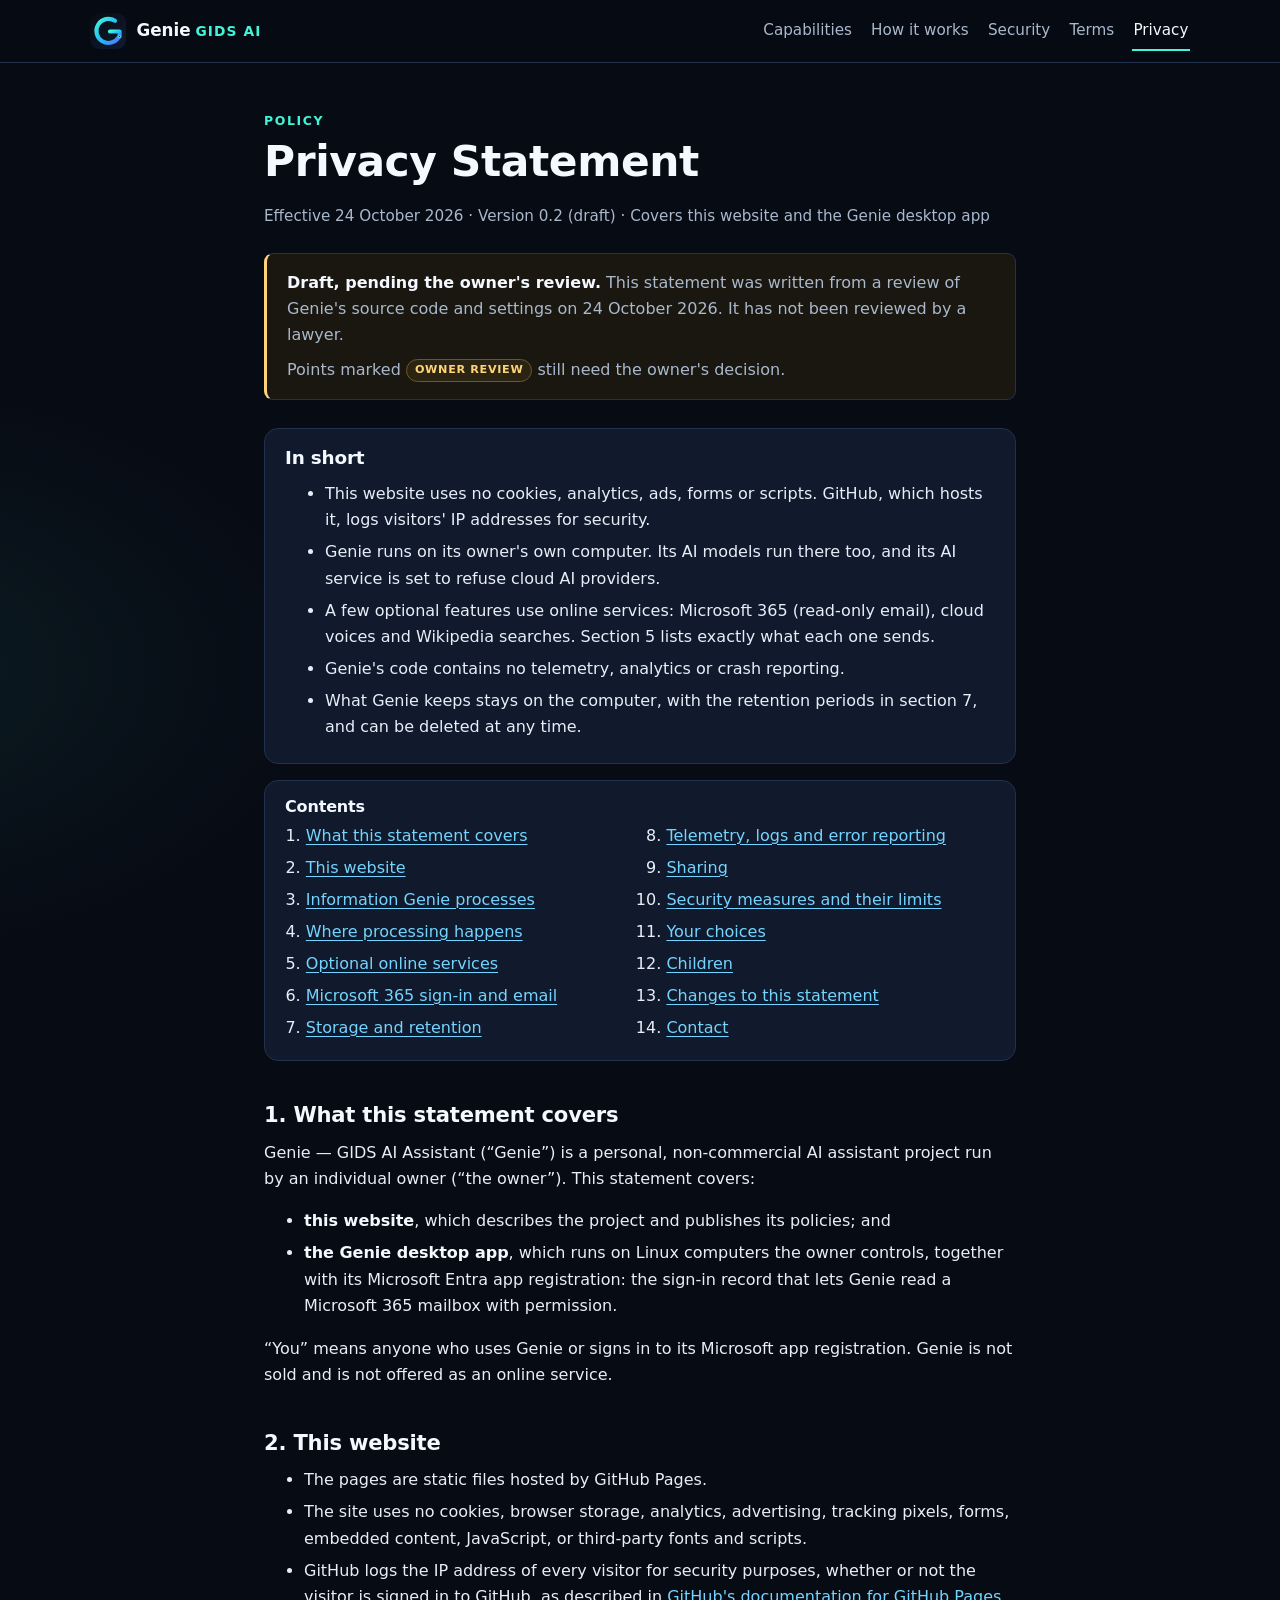
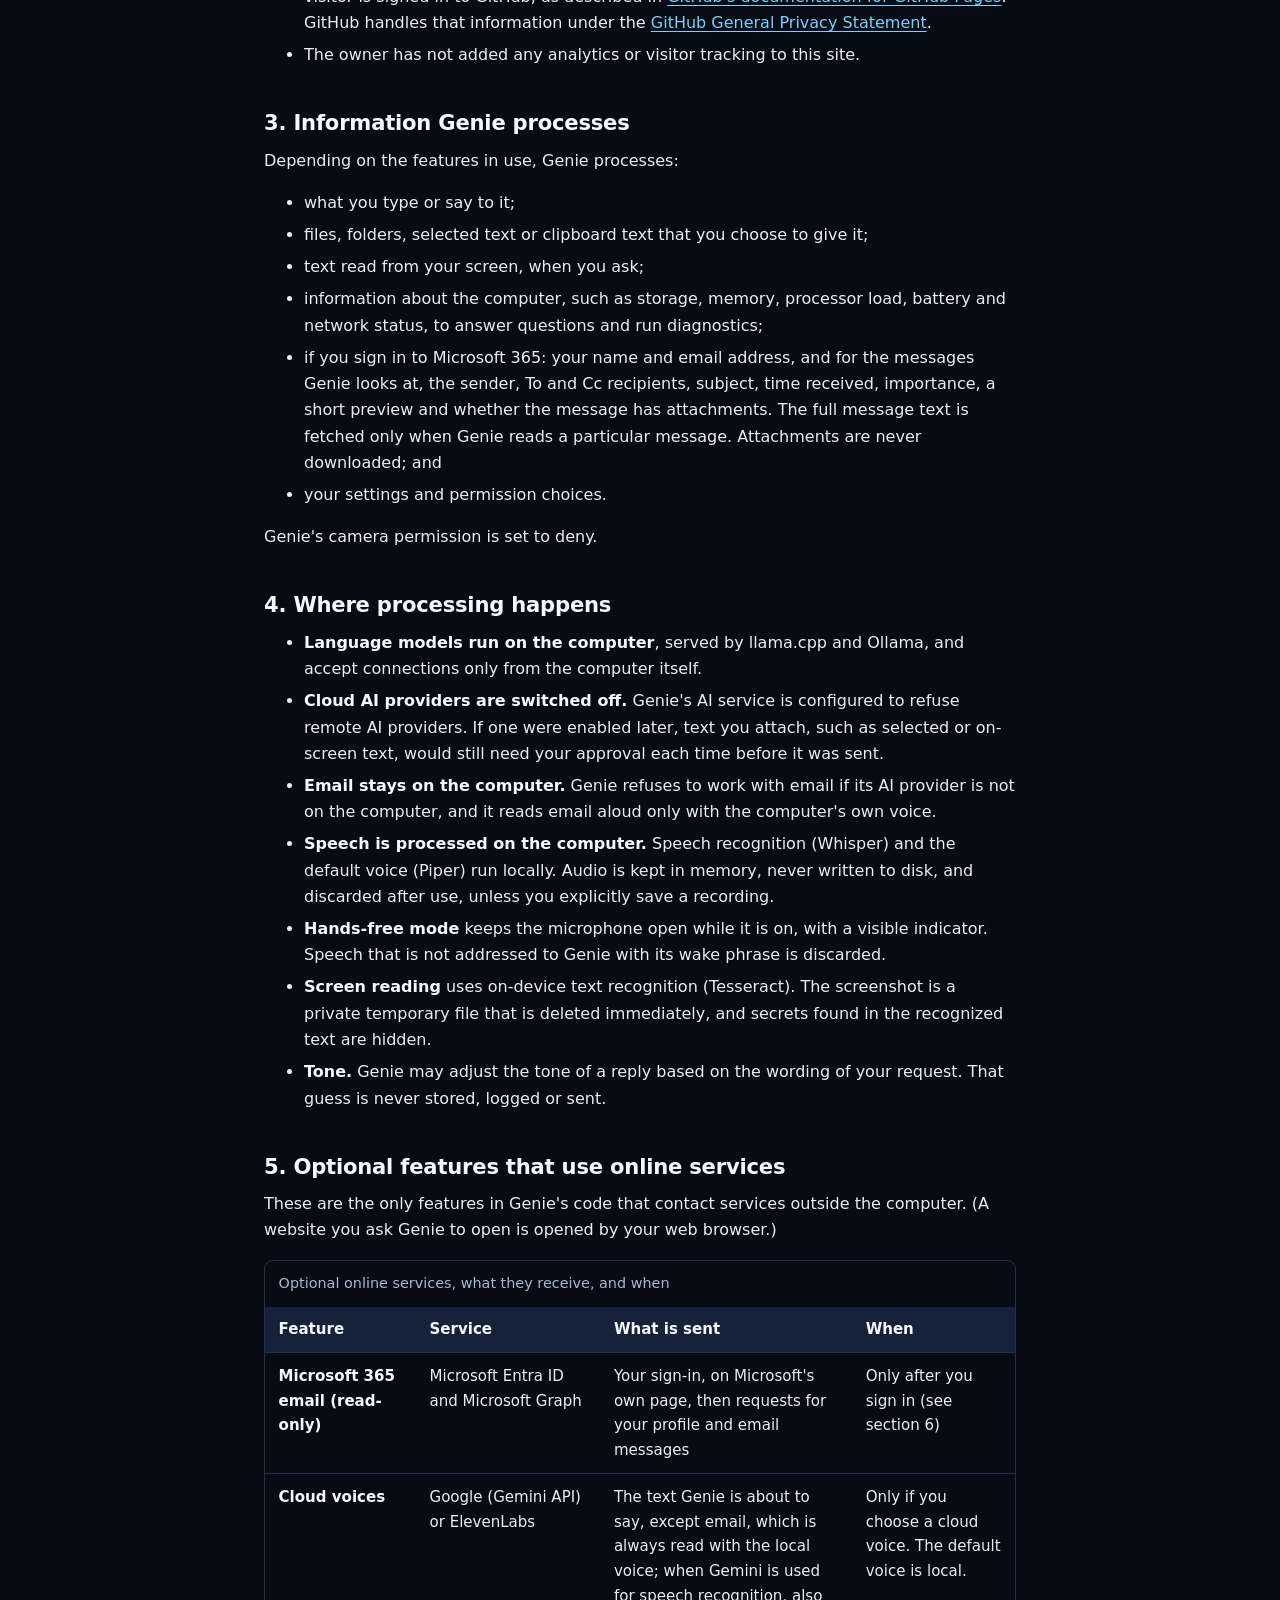
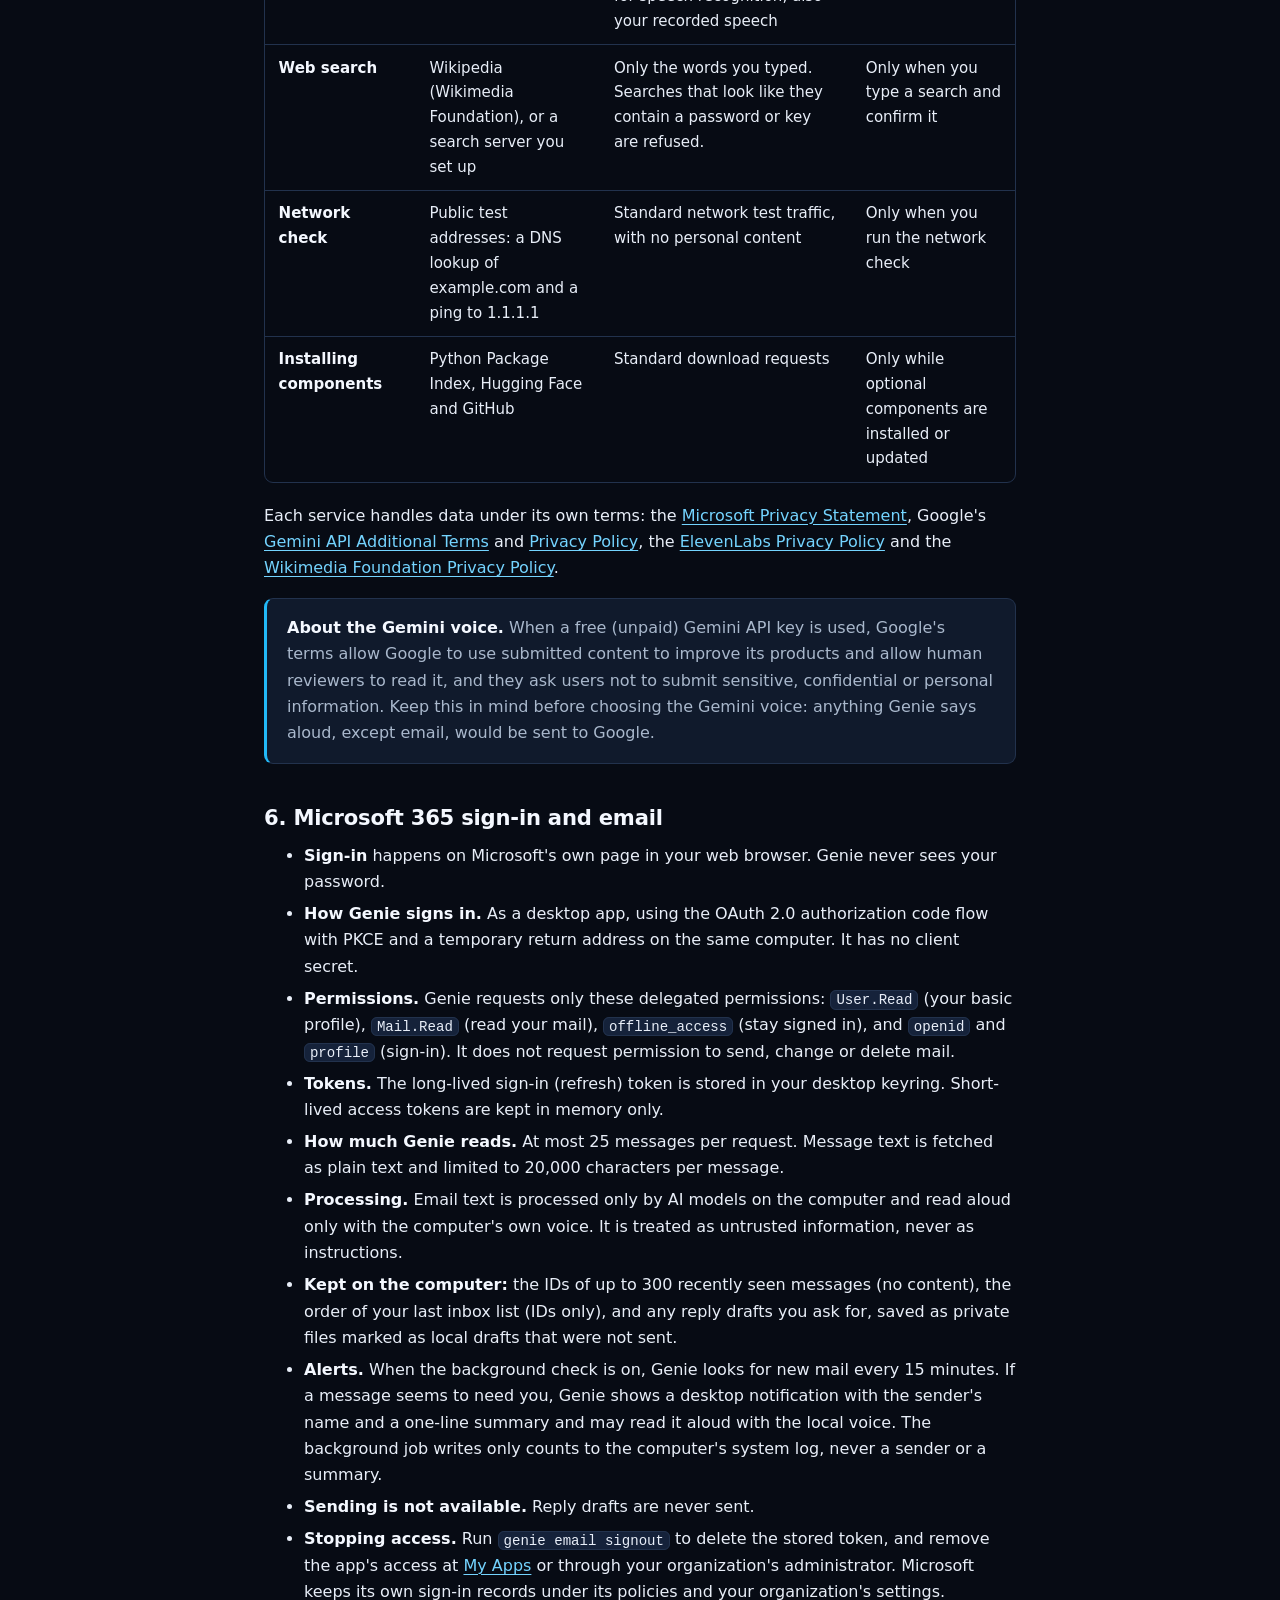
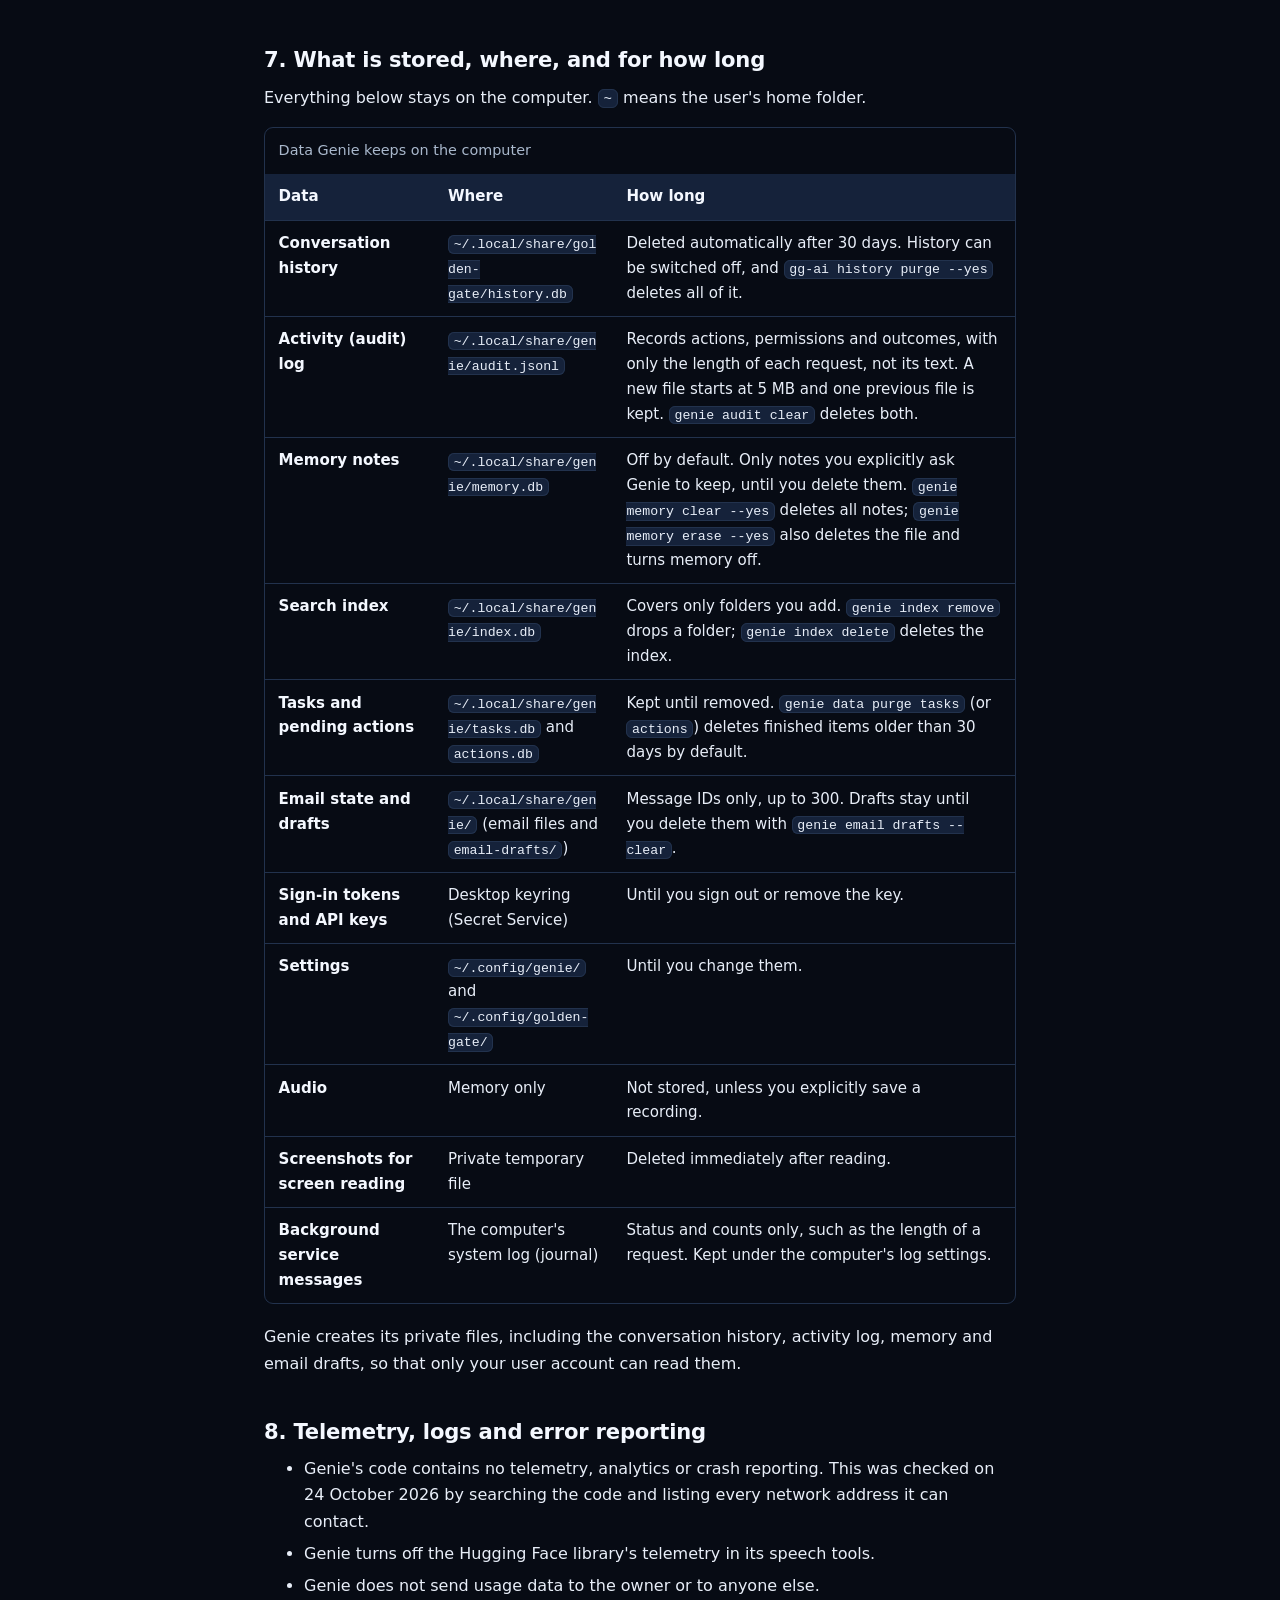
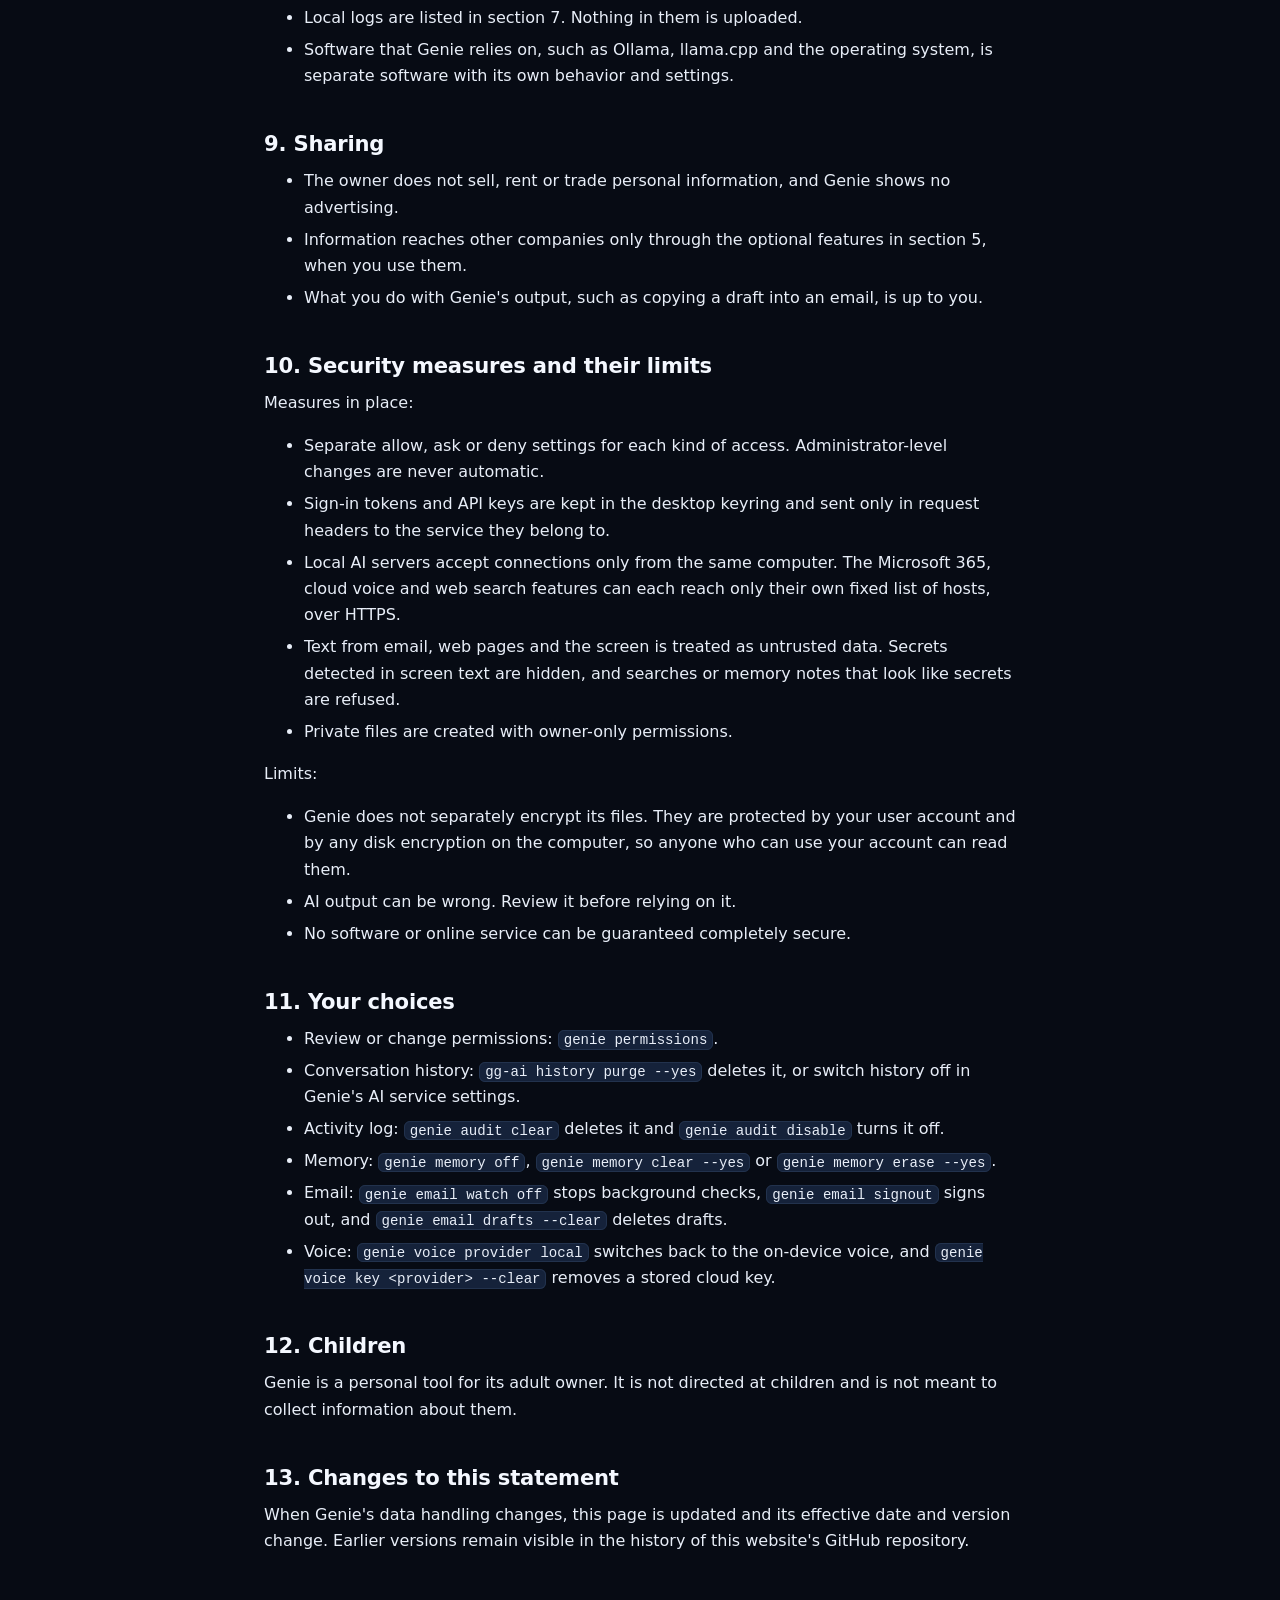
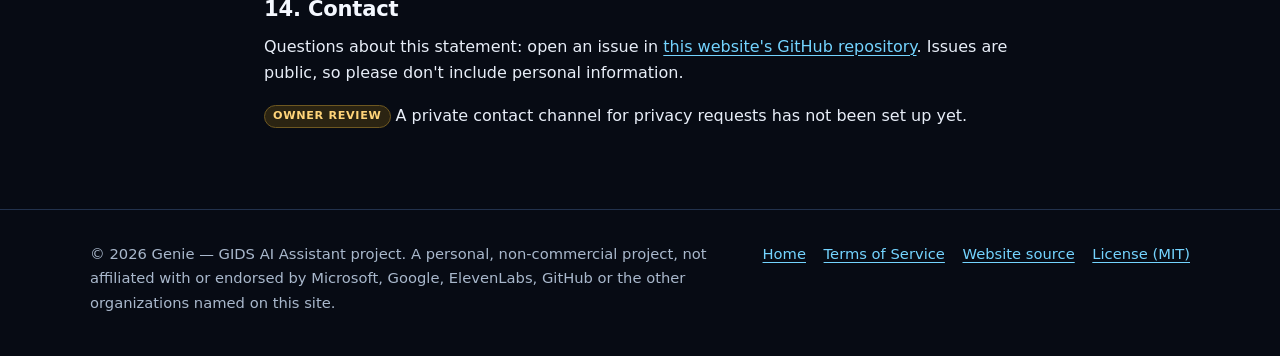
==== commit 679f6386: "Merge pull request #5 from gidabytes/privacy-email-fixes Privacy Statement 0.2: the two email privac" ====
--- a/privacy-statement.html
+++ b/privacy-statement.html
@@ -39,7 +39,7 @@
   <article class="doc">
     <p class="eyebrow">Policy</p>
     <h1>Privacy Statement</h1>
-    <p class="doc-meta">Effective <time datetime="2026-10-24">24 October 2026</time> · Version 0.1 (draft) · Covers this website and the Genie desktop app</p>
+    <p class="doc-meta">Effective <time datetime="2026-10-24">24 October 2026</time> · Version 0.2 (draft) · Covers this website and the Genie desktop app</p>
 
     <div class="notice notice-draft" role="note">
       <p><strong>Draft, pending the owner's review.</strong> This statement was written from a review of Genie's source code and settings on 24 October 2026. It has not been reviewed by a lawyer.</p>
@@ -116,7 +116,7 @@
       <ul>
         <li><strong>Language models run on the computer</strong>, served by llama.cpp and Ollama, and accept connections only from the computer itself.</li>
         <li><strong>Cloud AI providers are switched off.</strong> Genie's AI service is configured to refuse remote AI providers. If one were enabled later, text you attach, such as selected or on-screen text, would still need your approval each time before it was sent.</li>
-        <li><strong>Email stays with local models.</strong> Genie refuses to work with email if its AI provider is not on the computer.</li>
+        <li><strong>Email stays on the computer.</strong> Genie refuses to work with email if its AI provider is not on the computer, and it reads email aloud only with the computer's own voice.</li>
         <li><strong>Speech is processed on the computer.</strong> Speech recognition (Whisper) and the default voice (Piper) run locally. Audio is kept in memory, never written to disk, and discarded after use, unless you explicitly save a recording.</li>
         <li><strong>Hands-free mode</strong> keeps the microphone open while it is on, with a visible indicator. Speech that is not addressed to Genie with its wake phrase is discarded.</li>
         <li><strong>Screen reading</strong> uses on-device text recognition (Tesseract). The screenshot is a private temporary file that is deleted immediately, and secrets found in the recognized text are hidden.</li>
@@ -143,7 +143,7 @@
             <tr role="row">
               <th scope="row" role="rowheader">Cloud voices</th>
               <td role="cell" data-label="Service">Google (Gemini API) or ElevenLabs</td>
-              <td role="cell" data-label="What is sent">The text Genie is about to say, which can include summaries of your email; when Gemini is used for speech recognition, also your recorded speech</td>
+              <td role="cell" data-label="What is sent">The text Genie is about to say, except email, which is always read with the local voice; when Gemini is used for speech recognition, also your recorded speech</td>
               <td role="cell" data-label="When">Only if you choose a cloud voice. The default voice is local.</td>
             </tr>
             <tr role="row">
@@ -168,7 +168,7 @@
         </table>
       </div>
       <p>Each service handles data under its own terms: the <a href="https://www.microsoft.com/en-us/privacy/privacystatement">Microsoft Privacy Statement</a>, Google's <a href="https://ai.google.dev/gemini-api/terms">Gemini API Additional Terms</a> and <a href="https://policies.google.com/privacy">Privacy Policy</a>, the <a href="https://elevenlabs.io/privacy-policy">ElevenLabs Privacy Policy</a> and the <a href="https://foundation.wikimedia.org/wiki/Policy:Privacy_policy">Wikimedia Foundation Privacy Policy</a>.</p>
-      <p class="notice" role="note"><strong>About the Gemini voice.</strong> When a free (unpaid) Gemini API key is used, Google's terms allow Google to use submitted content to improve its products and allow human reviewers to read it, and they ask users not to submit sensitive, confidential or personal information. Keep this in mind before choosing the Gemini voice: anything Genie says aloud, including email summaries, would be sent to Google.</p>
+      <p class="notice" role="note"><strong>About the Gemini voice.</strong> When a free (unpaid) Gemini API key is used, Google's terms allow Google to use submitted content to improve its products and allow human reviewers to read it, and they ask users not to submit sensitive, confidential or personal information. Keep this in mind before choosing the Gemini voice: anything Genie says aloud, except email, would be sent to Google.</p>
     </section>
 
     <section aria-labelledby="microsoft">
@@ -179,9 +179,9 @@
         <li><strong>Permissions.</strong> Genie requests only these delegated permissions: <code>User.Read</code> (your basic profile), <code>Mail.Read</code> (read your mail), <code>offline_access</code> (stay signed in), and <code>openid</code> and <code>profile</code> (sign-in). It does not request permission to send, change or delete mail.</li>
         <li><strong>Tokens.</strong> The long-lived sign-in (refresh) token is stored in your desktop keyring. Short-lived access tokens are kept in memory only.</li>
         <li><strong>How much Genie reads.</strong> At most 25 messages per request. Message text is fetched as plain text and limited to 20,000 characters per message.</li>
-        <li><strong>Processing.</strong> Email text is processed only by AI models on the computer, and it is treated as untrusted information, never as instructions.</li>
+        <li><strong>Processing.</strong> Email text is processed only by AI models on the computer and read aloud only with the computer's own voice. It is treated as untrusted information, never as instructions.</li>
         <li><strong>Kept on the computer:</strong> the IDs of up to 300 recently seen messages (no content), the order of your last inbox list (IDs only), and any reply drafts you ask for, saved as private files marked as local drafts that were not sent.</li>
-        <li><strong>Alerts.</strong> When the background check is on, Genie looks for new mail every 15 minutes. If a message seems to need you, Genie shows a desktop notification with the sender's name and a one-line summary and may read it aloud. The background job also writes that line to the computer's system log (journal), which keeps it according to the computer's log settings.</li>
+        <li><strong>Alerts.</strong> When the background check is on, Genie looks for new mail every 15 minutes. If a message seems to need you, Genie shows a desktop notification with the sender's name and a one-line summary and may read it aloud with the local voice. The background job writes only counts to the computer's system log, never a sender or a summary.</li>
         <li><strong>Sending is not available.</strong> Reply drafts are never sent.</li>
         <li><strong>Stopping access.</strong> Run <code>genie email signout</code> to delete the stored token, and remove the app's access at <a href="https://myapps.microsoft.com">My Apps</a> or through your organization's administrator. Microsoft keeps its own sign-in records under its policies and your organization's settings.</li>
       </ul>
@@ -250,7 +250,7 @@
             <tr role="row">
               <th scope="row" role="rowheader">Background service messages</th>
               <td role="cell" data-label="Where">The computer's system log (journal)</td>
-              <td role="cell" data-label="How long">Status and counts only, such as the length of a request, except the email alert line described in section 6. Kept under the computer's log settings.</td>
+              <td role="cell" data-label="How long">Status and counts only, such as the length of a request. Kept under the computer's log settings.</td>
             </tr>
           </tbody>
         </table>
